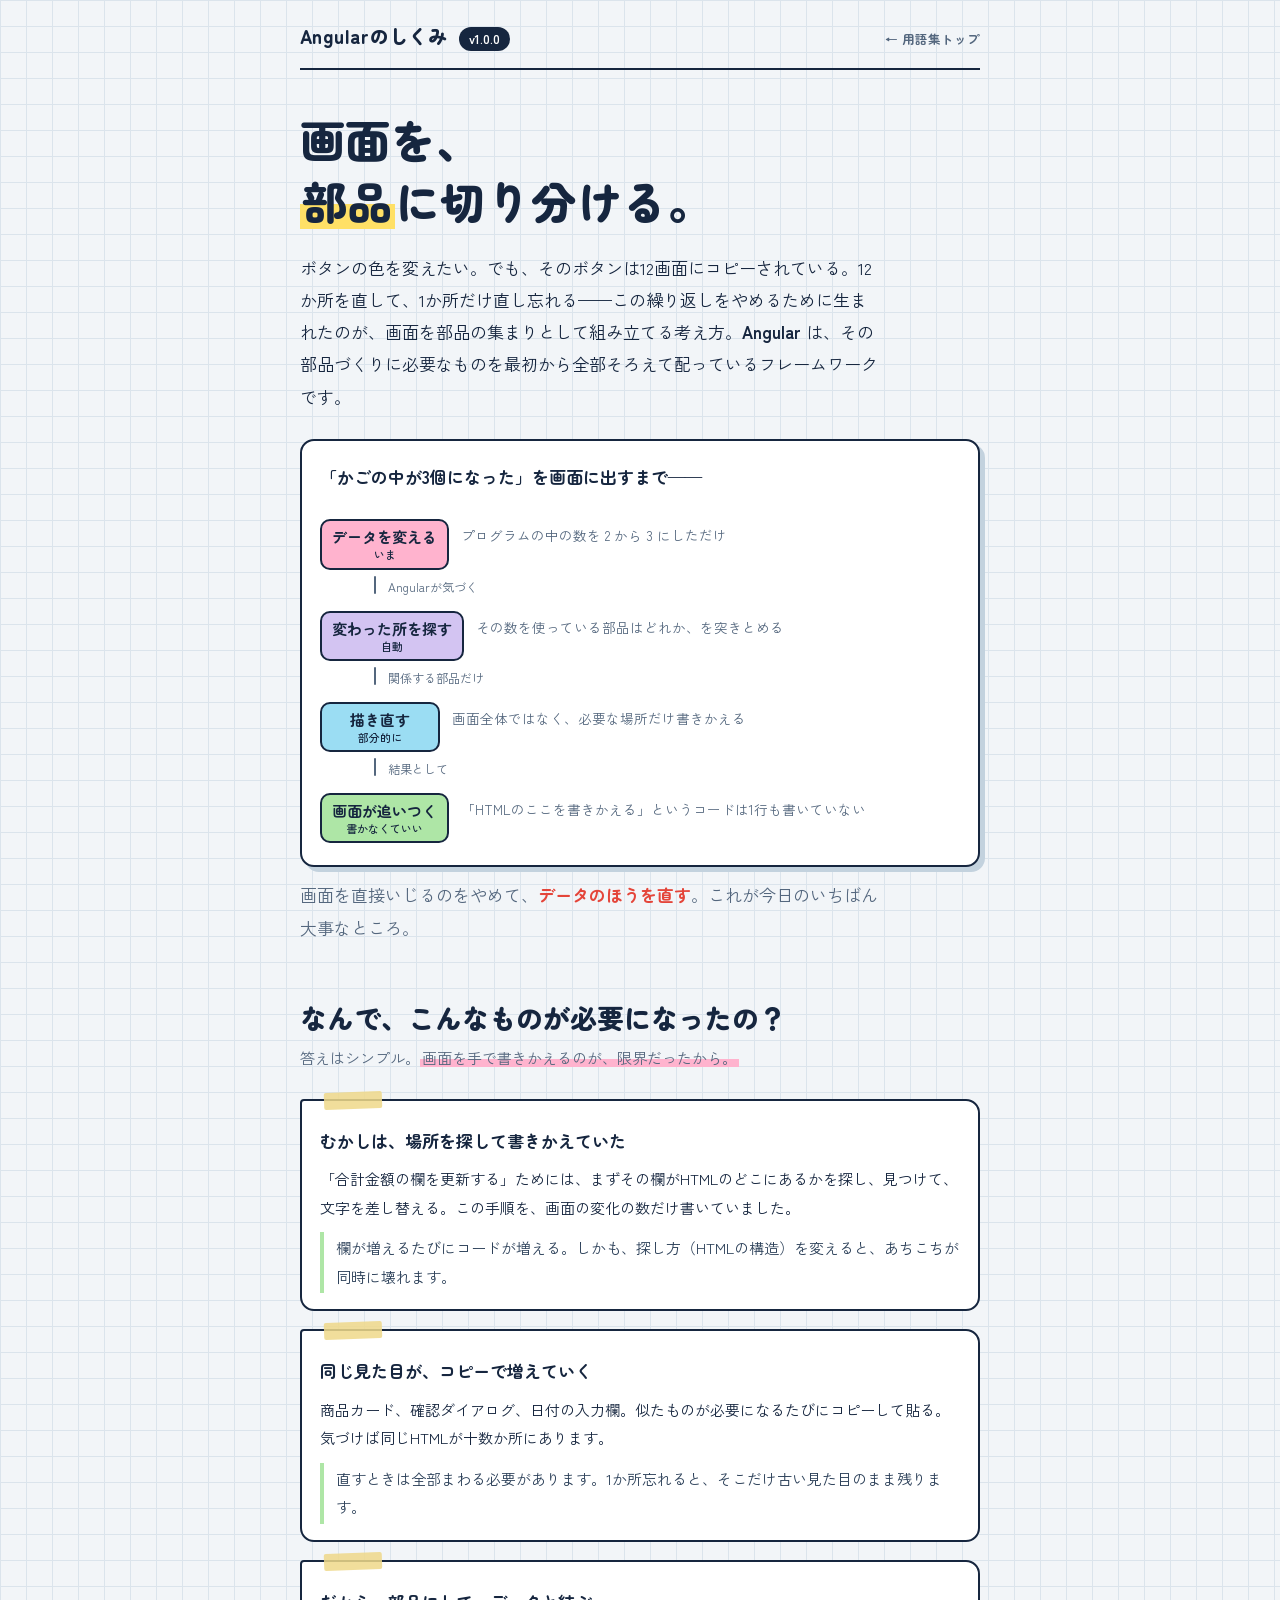
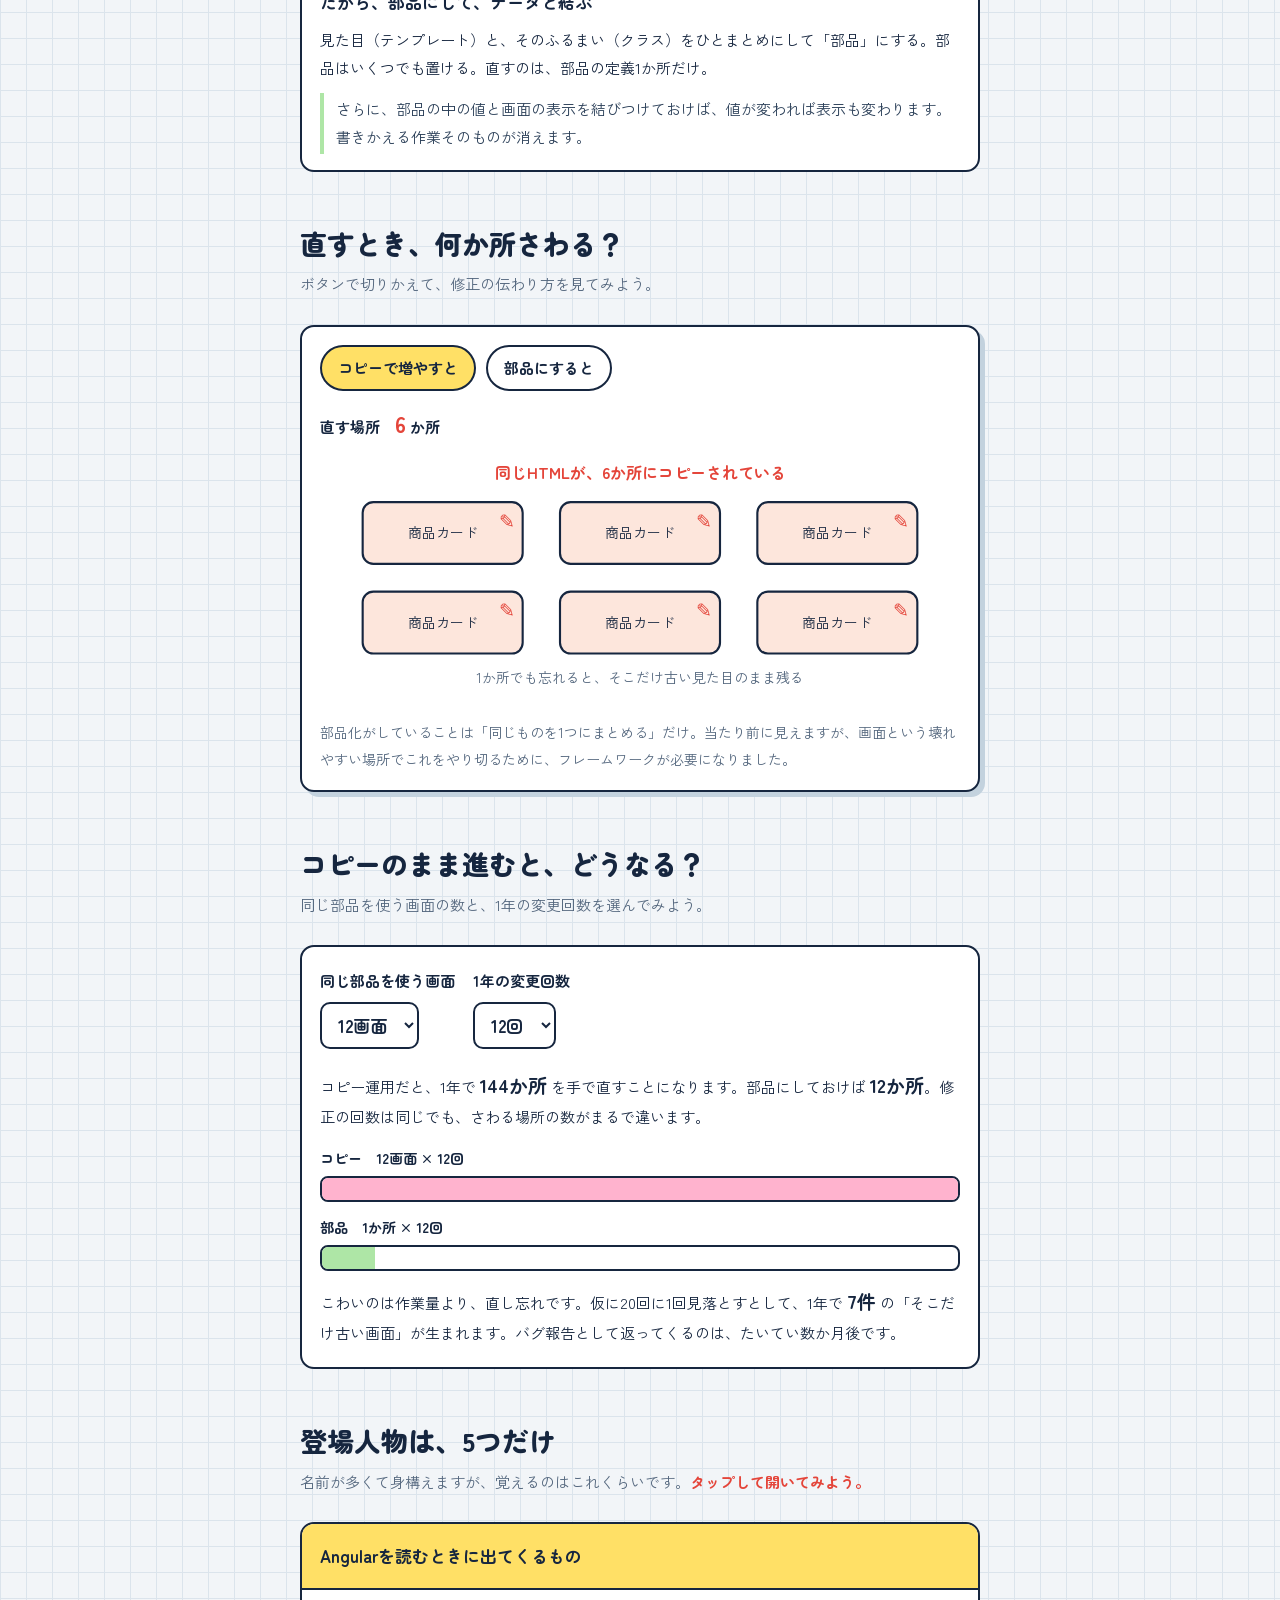
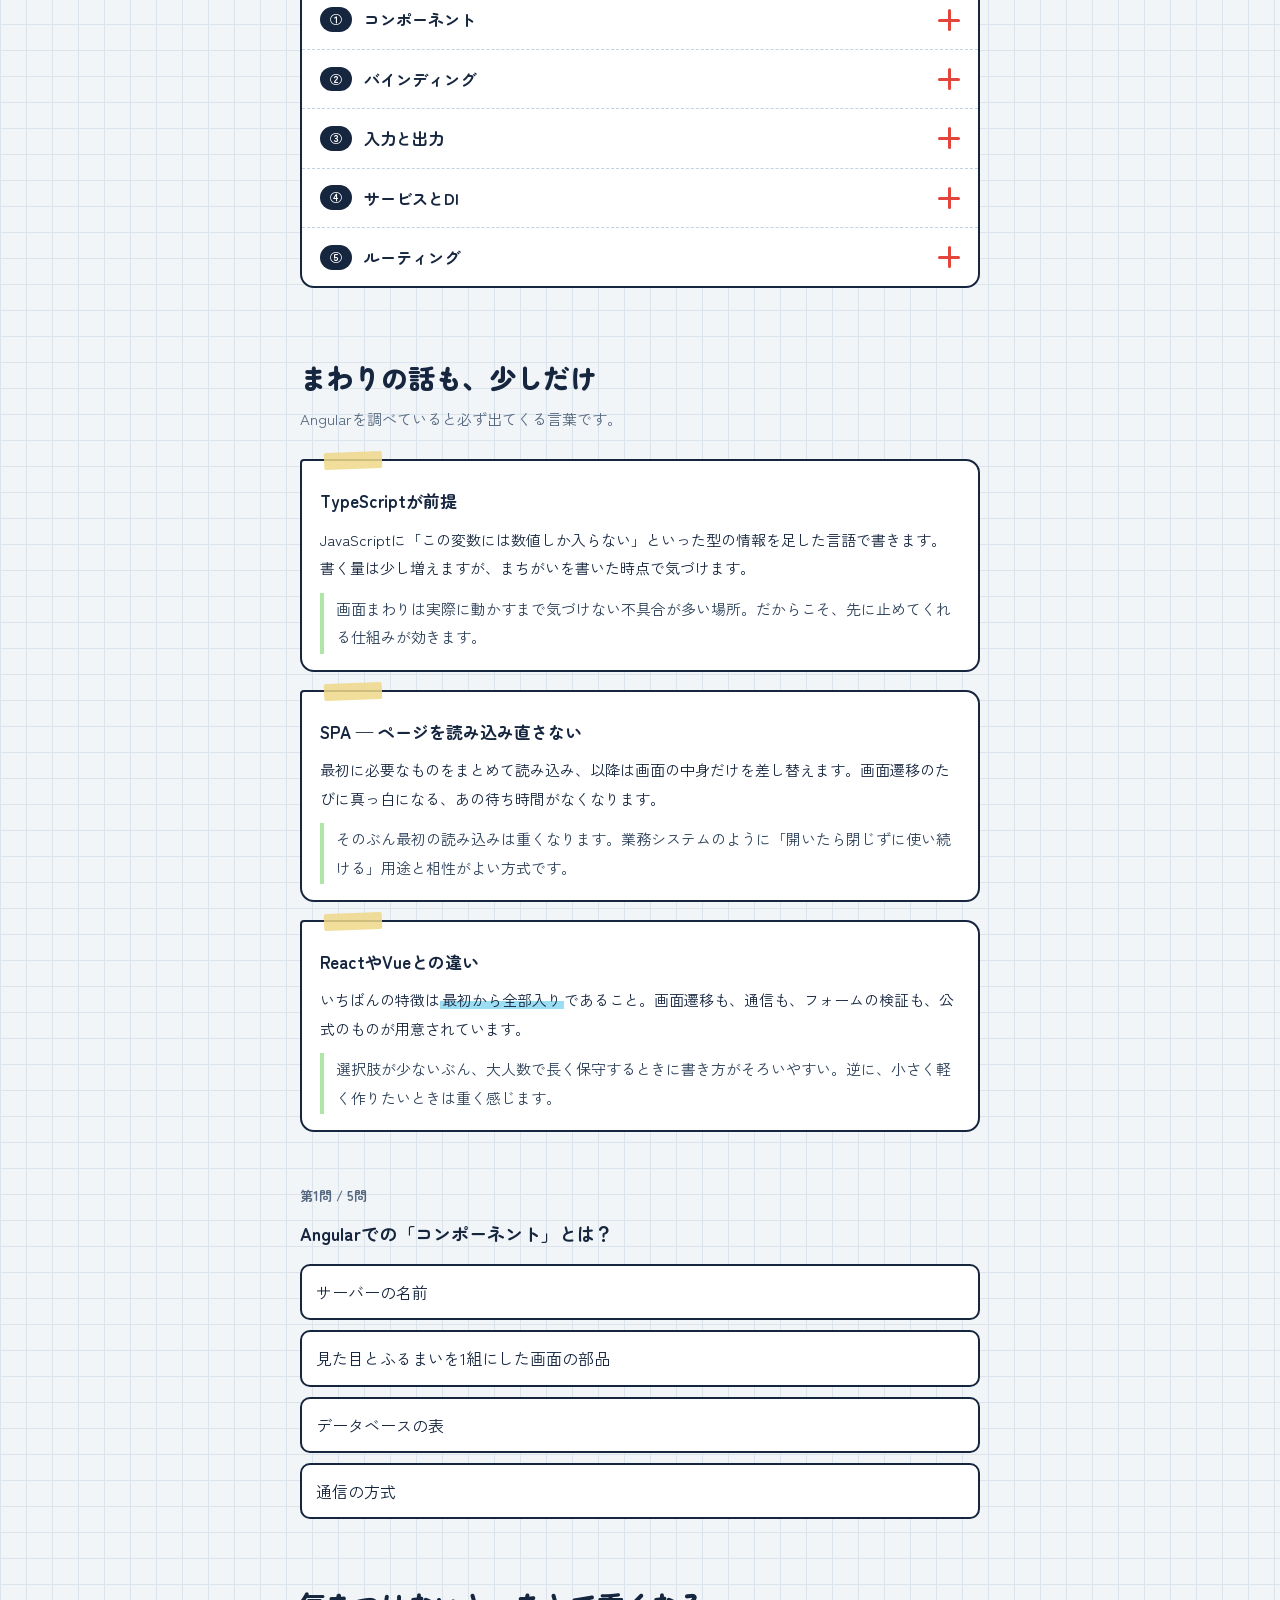
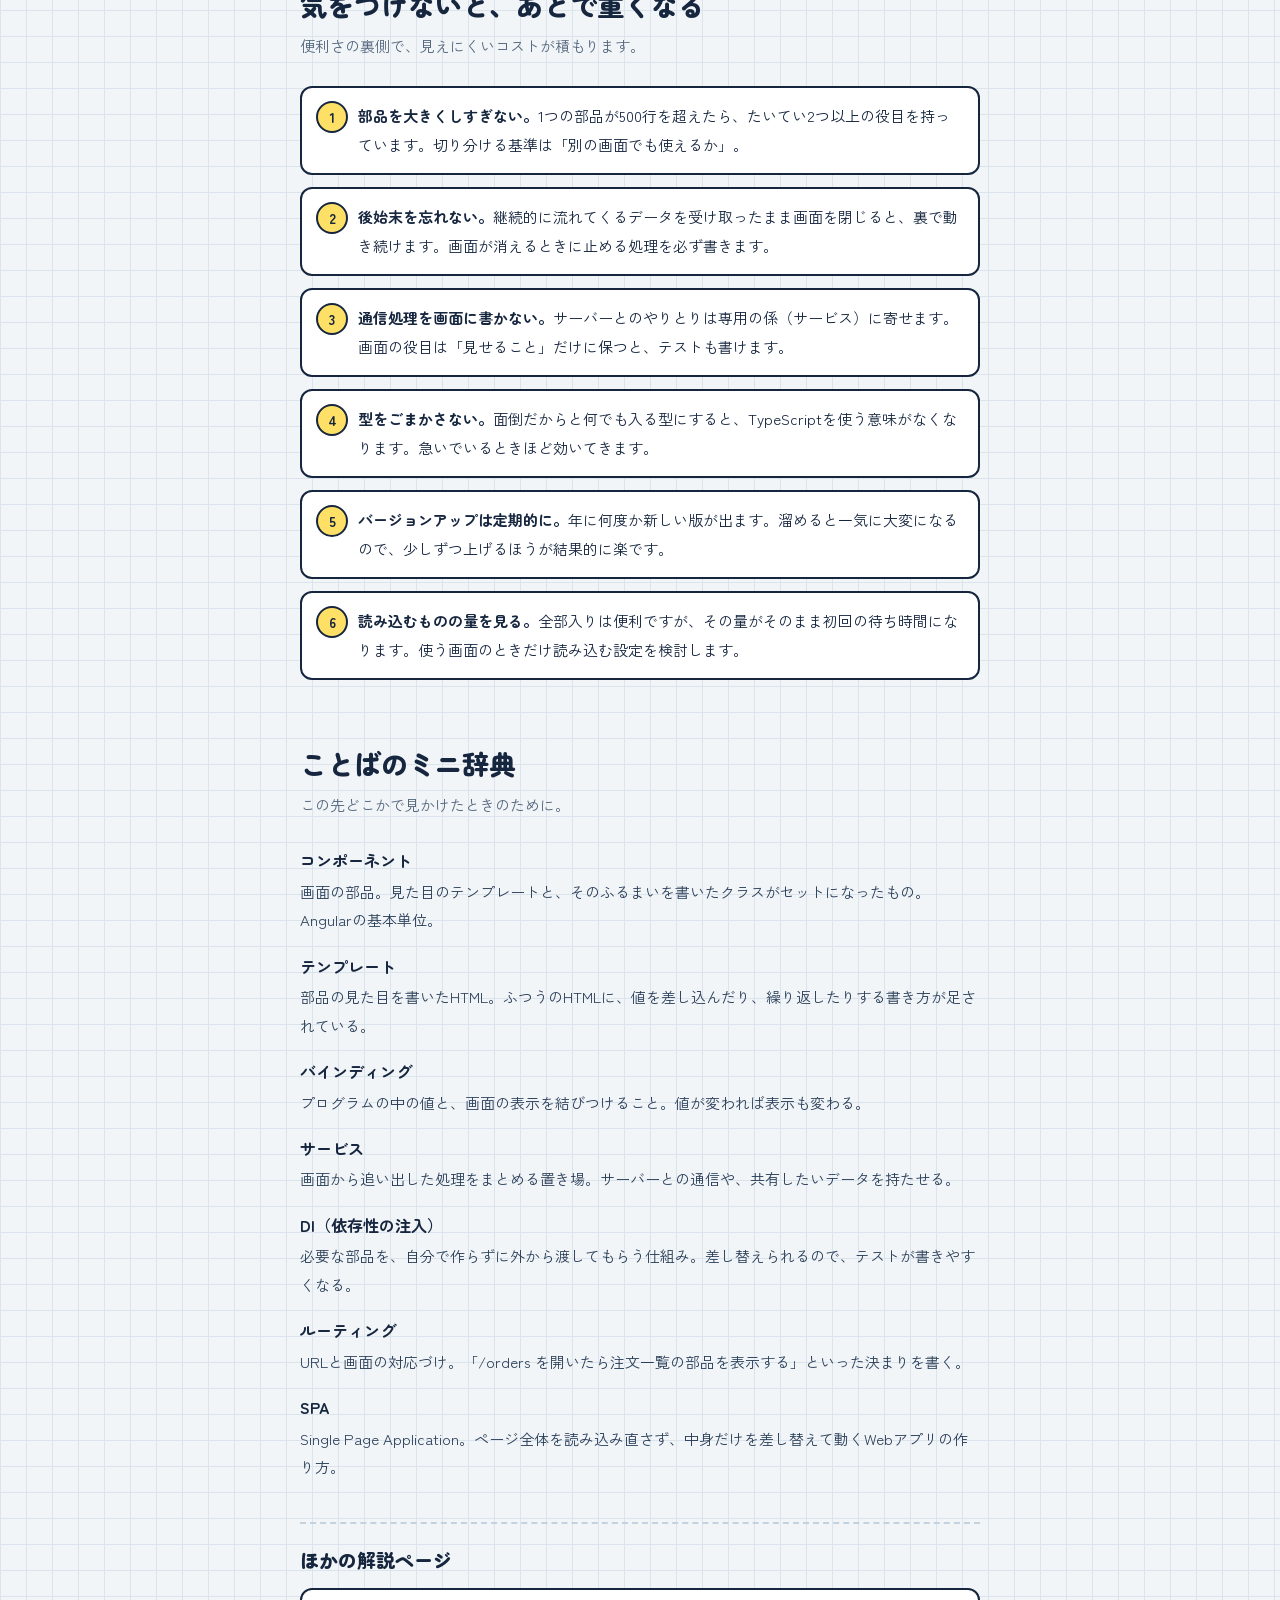
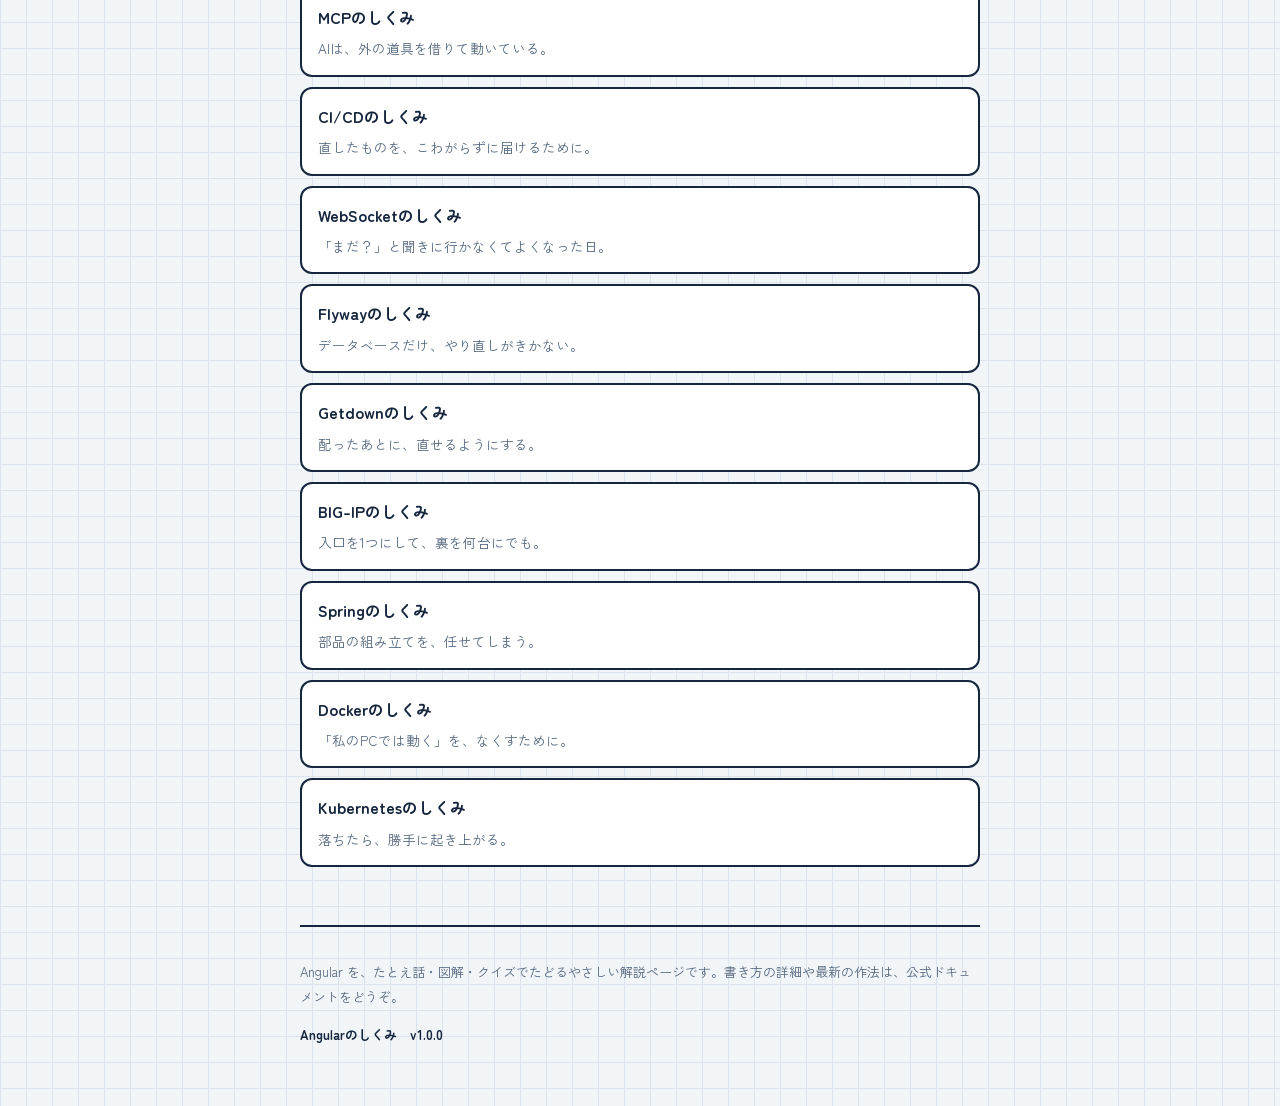
==== angular.html @ 0afde0d0 "tech-glossary の内容を追加 添付されたtech-glossary.zipの中身（MCP・CI/CD・WebSocket・Flyway・Getdown・ Angular・BIG-IP・Sp" ====
<!DOCTYPE html>
<html lang="ja">
<head>
<meta charset="utf-8">
<meta name="viewport" content="width=device-width, initial-scale=1">
<title>Angularのしくみ — 画面を、部品に切り分ける</title>
<meta name="description" content="Angular（Webアプリのフレームワーク）を、たとえ話・図解・クイズでたどるやさしい解説ページ。">
<link rel="preconnect" href="https://fonts.googleapis.com">
<link rel="preconnect" href="https://fonts.gstatic.com" crossorigin>
<link href="https://fonts.googleapis.com/css2?family=Zen+Kaku+Gothic+New:wght@400;500;700&family=Zen+Maru+Gothic:wght@500;700;900&display=swap" rel="stylesheet">
<link rel="stylesheet" href="assets/site.css">
</head>
<body>
<div class="wrap">

<header class="topbar">
  <span class="logo">Angularのしくみ</span>
  <span class="ver" id="version">v1.0.0</span>
  <a class="home" href="index.html">← 用語集トップ</a>
</header>

<main>

<div class="hero" id="basic">
  <h1>画面を、<br><span class="mark">部品</span>に切り分ける。</h1>
  <p>ボタンの色を変えたい。でも、そのボタンは12画面にコピーされている。12か所を直して、1か所だけ直し忘れる——この繰り返しをやめるために生まれたのが、画面を部品の集まりとして組み立てる考え方。<strong>Angular</strong> は、その部品づくりに必要なものを最初から全部そろえて配っているフレームワークです。</p>

  <div class="chain">
    <p class="chain-title">「かごの中が3個になった」を画面に出すまで——</p>
    <ol>
      <li>
        <span class="node now">データを変える<small>いま</small></span>
        <span class="say">プログラムの中の数を 2 から 3 にしただけ</span>
      </li>
      <li class="arrowline">Angularが気づく</li>
      <li>
        <span class="node robot">変わった所を探す<small>自動</small></span>
        <span class="say">その数を使っている部品はどれか、を突きとめる</span>
      </li>
      <li class="arrowline">関係する部品だけ</li>
      <li>
        <span class="node">描き直す<small>部分的に</small></span>
        <span class="say">画面全体ではなく、必要な場所だけ書きかえる</span>
      </li>
      <li class="arrowline">結果として</li>
      <li>
        <span class="node goal">画面が追いつく<small>書かなくていい</small></span>
        <span class="say">「HTMLのここを書きかえる」というコードは1行も書いていない</span>
      </li>
    </ol>
  </div>
  <p class="lead" style="margin-bottom:0">画面を直接いじるのをやめて、<span class="pen">データのほうを直す</span>。これが今日のいちばん大事なところ。</p>
</div>

<section id="why">
  <h2>なんで、こんなものが必要になったの？</h2>
  <p class="lead">答えはシンプル。<span class="mark pink">画面を手で書きかえるのが、限界だったから。</span></p>

  <div class="notes">
    <div class="note">
      <h3>むかしは、場所を探して書きかえていた</h3>
      <p>「合計金額の欄を更新する」ためには、まずその欄がHTMLのどこにあるかを探し、見つけて、文字を差し替える。この手順を、画面の変化の数だけ書いていました。</p>
      <p class="eg">欄が増えるたびにコードが増える。しかも、探し方（HTMLの構造）を変えると、あちこちが同時に壊れます。</p>
    </div>

    <div class="note">
      <h3>同じ見た目が、コピーで増えていく</h3>
      <p>商品カード、確認ダイアログ、日付の入力欄。似たものが必要になるたびにコピーして貼る。気づけば同じHTMLが十数か所にあります。</p>
      <p class="eg">直すときは全部まわる必要があります。1か所忘れると、そこだけ古い見た目のまま残ります。</p>
    </div>

    <div class="note">
      <h3>だから、部品にして、データと結ぶ</h3>
      <p>見た目（テンプレート）と、そのふるまい（クラス）をひとまとめにして「部品」にする。部品はいくつでも置ける。直すのは、部品の定義1か所だけ。</p>
      <p class="eg">さらに、部品の中の値と画面の表示を結びつけておけば、値が変われば表示も変わります。書きかえる作業そのものが消えます。</p>
    </div>
  </div>
</section>

<section id="compare">
  <h2>直すとき、何か所さわる？</h2>
  <p class="lead">ボタンで切りかえて、修正の伝わり方を見てみよう。</p>

  <div class="board">
    <div class="switch">
      <button type="button" id="btn-copy" aria-pressed="true">コピーで増やすと</button>
      <button type="button" id="btn-comp" aria-pressed="false">部品にすると</button>
    </div>
    <p class="tally" id="tally">直す場所　<b>6</b> か所</p>
    <figure style="margin:0">
      <svg viewBox="0 0 600 240" role="img" aria-label="同じ見た目をコピーした場合は6か所を直す必要があり、部品にすると1か所の修正で全部に伝わることを示す図">
        <g font-family="'Zen Maru Gothic',sans-serif">
          <g id="ng-copy">
            <text x="300" y="24" text-anchor="middle" font-size="15" font-weight="700" fill="#E4453A">同じHTMLが、6か所にコピーされている</text>
            <g fill="#FDE6DC" stroke="#16263F" stroke-width="2">
              <rect x="40" y="46" width="150" height="58" rx="10"/>
              <rect x="225" y="46" width="150" height="58" rx="10"/>
              <rect x="410" y="46" width="150" height="58" rx="10"/>
              <rect x="40" y="130" width="150" height="58" rx="10"/>
              <rect x="225" y="130" width="150" height="58" rx="10"/>
              <rect x="410" y="130" width="150" height="58" rx="10"/>
            </g>
            <g font-size="13" fill="#16263F" font-family="'Zen Kaku Gothic New',sans-serif">
              <text x="115" y="80" text-anchor="middle">商品カード</text>
              <text x="300" y="80" text-anchor="middle">商品カード</text>
              <text x="485" y="80" text-anchor="middle">商品カード</text>
              <text x="115" y="164" text-anchor="middle">商品カード</text>
              <text x="300" y="164" text-anchor="middle">商品カード</text>
              <text x="485" y="164" text-anchor="middle">商品カード</text>
            </g>
            <g font-size="18" fill="#E4453A">
              <text x="175" y="70" text-anchor="middle">✎</text>
              <text x="360" y="70" text-anchor="middle">✎</text>
              <text x="545" y="70" text-anchor="middle">✎</text>
              <text x="175" y="154" text-anchor="middle">✎</text>
              <text x="360" y="154" text-anchor="middle">✎</text>
              <text x="545" y="154" text-anchor="middle">✎</text>
            </g>
            <text x="300" y="216" text-anchor="middle" font-size="13" fill="#54677E" font-family="'Zen Kaku Gothic New',sans-serif">1か所でも忘れると、そこだけ古い見た目のまま残る</text>
          </g>

          <g id="ng-comp" class="hidden">
            <text x="300" y="24" text-anchor="middle" font-size="15" font-weight="700" fill="#1E8A4C">定義は1つ。置いてあるのは、その参照</text>
            <rect x="215" y="38" width="170" height="46" rx="12" fill="#FFE066" stroke="#16263F" stroke-width="2"/>
            <text x="300" y="60" text-anchor="middle" font-size="13" font-weight="700" fill="#16263F">商品カード部品</text>
            <text x="300" y="76" text-anchor="middle" font-size="11" fill="#16263F" font-family="'Zen Kaku Gothic New',sans-serif">ここだけ直す</text>
            <text x="398" y="62" font-size="18" fill="#E4453A">✎</text>
            <g stroke="#25A167" stroke-width="2" fill="none">
              <path d="M240 84 Q160 100 115 128"/>
              <path d="M280 84 Q250 105 250 128"/>
              <path d="M320 84 Q350 105 350 128"/>
              <path d="M360 84 Q440 100 485 128"/>
            </g>
            <g fill="#DDF3E5" stroke="#16263F" stroke-width="2">
              <rect x="45" y="130" width="140" height="52" rx="10"/>
              <rect x="185" y="130" width="130" height="52" rx="10"/>
              <rect x="290" y="130" width="130" height="52" rx="10"/>
              <rect x="420" y="130" width="140" height="52" rx="10"/>
            </g>
            <g font-size="12.5" fill="#16263F" font-family="'Zen Kaku Gothic New',sans-serif">
              <text x="115" y="160" text-anchor="middle">一覧画面</text>
              <text x="250" y="160" text-anchor="middle">検索結果</text>
              <text x="355" y="160" text-anchor="middle">お気に入り</text>
              <text x="490" y="160" text-anchor="middle">カート</text>
            </g>
            <text x="300" y="216" text-anchor="middle" font-size="13" fill="#1E8A4C" font-weight="700" font-family="'Zen Kaku Gothic New',sans-serif">直し忘れが、そもそも起きない</text>
          </g>
        </g>
      </svg>
      <figcaption>部品化がしていることは「同じものを1つにまとめる」だけ。当たり前に見えますが、画面という壊れやすい場所でこれをやり切るために、フレームワークが必要になりました。</figcaption>
    </figure>
  </div>
</section>

<section id="calc">
  <h2>コピーのまま進むと、どうなる？</h2>
  <p class="lead">同じ部品を使う画面の数と、1年の変更回数を選んでみよう。</p>
  <div class="calcbox">
    <div class="calcrow">
      <div>
        <label for="screens">同じ部品を使う画面</label>
        <select id="screens"></select>
      </div>
      <div>
        <label for="edits">1年の変更回数</label>
        <select id="edits"></select>
      </div>
    </div>
    <div class="result" id="calc-result"></div>
  </div>
</section>

<section id="parts">
  <h2>登場人物は、5つだけ</h2>
  <p class="lead">名前が多くて身構えますが、覚えるのはこれくらいです。<span class="pen">タップして開いてみよう。</span></p>

  <div class="tree">
    <h3>Angularを読むときに出てくるもの</h3>
    <div class="step-list" id="tree-parts"></div>
  </div>
</section>

<section id="around">
  <h2>まわりの話も、少しだけ</h2>
  <p class="lead">Angularを調べていると必ず出てくる言葉です。</p>
  <div class="notes">
    <div class="note">
      <h3>TypeScriptが前提</h3>
      <p>JavaScriptに「この変数には数値しか入らない」といった型の情報を足した言語で書きます。書く量は少し増えますが、まちがいを書いた時点で気づけます。</p>
      <p class="eg">画面まわりは実際に動かすまで気づけない不具合が多い場所。だからこそ、先に止めてくれる仕組みが効きます。</p>
    </div>
    <div class="note">
      <h3>SPA — ページを読み込み直さない</h3>
      <p>最初に必要なものをまとめて読み込み、以降は画面の中身だけを差し替えます。画面遷移のたびに真っ白になる、あの待ち時間がなくなります。</p>
      <p class="eg">そのぶん最初の読み込みは重くなります。業務システムのように「開いたら閉じずに使い続ける」用途と相性がよい方式です。</p>
    </div>
    <div class="note">
      <h3>ReactやVueとの違い</h3>
      <p>いちばんの特徴は<span class="mark cyan">最初から全部入り</span>であること。画面遷移も、通信も、フォームの検証も、公式のものが用意されています。</p>
      <p class="eg">選択肢が少ないぶん、大人数で長く保守するときに書き方がそろいやすい。逆に、小さく軽く作りたいときは重く感じます。</p>
    </div>
  </div>
</section>

<section id="quiz">
  <h2>クイズ：きみは何問わかる？</h2>
  <p class="lead">全5問。まちがえても大丈夫、答えのほうが面白い。</p>
  <div class="quiz" id="quiz"></div>
</section>

<section id="careful">
  <h2>気をつけないと、あとで重くなる</h2>
  <p class="lead">便利さの裏側で、見えにくいコストが積もります。</p>
  <ol class="steps">
    <li><b>部品を大きくしすぎない。</b>1つの部品が500行を超えたら、たいてい2つ以上の役目を持っています。切り分ける基準は「別の画面でも使えるか」。</li>
    <li><b>後始末を忘れない。</b>継続的に流れてくるデータを受け取ったまま画面を閉じると、裏で動き続けます。画面が消えるときに止める処理を必ず書きます。</li>
    <li><b>通信処理を画面に書かない。</b>サーバーとのやりとりは専用の係（サービス）に寄せます。画面の役目は「見せること」だけに保つと、テストも書けます。</li>
    <li><b>型をごまかさない。</b>面倒だからと何でも入る型にすると、TypeScriptを使う意味がなくなります。急いでいるときほど効いてきます。</li>
    <li><b>バージョンアップは定期的に。</b>年に何度か新しい版が出ます。溜めると一気に大変になるので、少しずつ上げるほうが結果的に楽です。</li>
    <li><b>読み込むものの量を見る。</b>全部入りは便利ですが、その量がそのまま初回の待ち時間になります。使う画面のときだけ読み込む設定を検討します。</li>
  </ol>
</section>

<section id="words">
  <h2>ことばのミニ辞典</h2>
  <p class="lead">この先どこかで見かけたときのために。</p>
  <dl class="words">
    <dt>コンポーネント</dt>
    <dd>画面の部品。見た目のテンプレートと、そのふるまいを書いたクラスがセットになったもの。Angularの基本単位。</dd>
    <dt>テンプレート</dt>
    <dd>部品の見た目を書いたHTML。ふつうのHTMLに、値を差し込んだり、繰り返したりする書き方が足されている。</dd>
    <dt>バインディング</dt>
    <dd>プログラムの中の値と、画面の表示を結びつけること。値が変われば表示も変わる。</dd>
    <dt>サービス</dt>
    <dd>画面から追い出した処理をまとめる置き場。サーバーとの通信や、共有したいデータを持たせる。</dd>
    <dt>DI（依存性の注入）</dt>
    <dd>必要な部品を、自分で作らずに外から渡してもらう仕組み。差し替えられるので、テストが書きやすくなる。</dd>
    <dt>ルーティング</dt>
    <dd>URLと画面の対応づけ。「/orders を開いたら注文一覧の部品を表示する」といった決まりを書く。</dd>
    <dt>SPA</dt>
    <dd>Single Page Application。ページ全体を読み込み直さず、中身だけを差し替えて動くWebアプリの作り方。</dd>
  </dl>
</section>

<section class="sibling">
  <h2>ほかの解説ページ</h2>
  <ul>
    <li><a href="mcp.html"><b>MCPのしくみ</b><span>AIは、外の道具を借りて動いている。</span></a></li>
    <li><a href="cicd.html"><b>CI/CDのしくみ</b><span>直したものを、こわがらずに届けるために。</span></a></li>
    <li><a href="websocket.html"><b>WebSocketのしくみ</b><span>「まだ？」と聞きに行かなくてよくなった日。</span></a></li>
    <li><a href="flyway.html"><b>Flywayのしくみ</b><span>データベースだけ、やり直しがきかない。</span></a></li>
    <li><a href="getdown.html"><b>Getdownのしくみ</b><span>配ったあとに、直せるようにする。</span></a></li>
    <li><a href="bigip.html"><b>BIG-IPのしくみ</b><span>入口を1つにして、裏を何台にでも。</span></a></li>
    <li><a href="spring.html"><b>Springのしくみ</b><span>部品の組み立てを、任せてしまう。</span></a></li>
    <li><a href="docker.html"><b>Dockerのしくみ</b><span>「私のPCでは動く」を、なくすために。</span></a></li>
    <li><a href="kubernetes.html"><b>Kubernetesのしくみ</b><span>落ちたら、勝手に起き上がる。</span></a></li>
  </ul>
</section>

</main>

<footer>
  <p>Angular を、たとえ話・図解・クイズでたどるやさしい解説ページです。書き方の詳細や最新の作法は、公式ドキュメントをどうぞ。</p>
  <p class="footver">Angularのしくみ　v1.0.0</p>
</footer>

</div>

<script>
"use strict";
var APP_VERSION = "1.0.0";

function initSwitch(){
  var copy = document.getElementById("ng-copy");
  var comp = document.getElementById("ng-comp");
  var cBtn = document.getElementById("btn-copy");
  var pBtn = document.getElementById("btn-comp");
  var tally = document.getElementById("tally");
  if(!copy || !comp) return;

  function show(isCopy){
    copy.classList.toggle("hidden", !isCopy);
    comp.classList.toggle("hidden", isCopy);
    cBtn.setAttribute("aria-pressed", isCopy ? "true" : "false");
    pBtn.setAttribute("aria-pressed", isCopy ? "false" : "true");
    tally.innerHTML = isCopy ? '直す場所　<b>6</b> か所' : '直す場所　<b>1</b> か所';
  }
  cBtn.addEventListener("click", function(){ show(true); });
  pBtn.addEventListener("click", function(){ show(false); });
}

function initCalc(){
  var s = document.getElementById("screens");
  var e = document.getElementById("edits");
  var res = document.getElementById("calc-result");
  if(!s || !e) return;

  [3,5,8,12,20,30].forEach(function(v){
    var o = document.createElement("option");
    o.value = String(v); o.textContent = v + "画面";
    if(v === 12) o.selected = true;
    s.appendChild(o);
  });
  [4,8,12,24,50].forEach(function(v){
    var o = document.createElement("option");
    o.value = String(v); o.textContent = v + "回";
    if(v === 12) o.selected = true;
    e.appendChild(o);
  });

  function update(){
    var screens = parseInt(s.value, 10);
    var edits = parseInt(e.value, 10);
    var copy = screens * edits;
    var comp = edits;
    var max = Math.max(copy, 1);
    var missRisk = Math.round(copy * 0.05);

    var html = '<p class="rline">コピー運用だと、1年で <strong>' + copy +
               'か所</strong> を手で直すことになります。部品にしておけば <strong>' + comp +
               'か所</strong>。修正の回数は同じでも、さわる場所の数がまるで違います。</p>';

    html += '<div class="bars">';
    html += '<div><p class="bar-label">コピー　' + screens + '画面 × ' + edits + '回</p>' +
            '<div class="bar"><span style="width:100%"></span></div></div>';
    html += '<div><p class="bar-label">部品　1か所 × ' + edits + '回</p>' +
            '<div class="bar good"><span style="width:' + Math.max(comp / max * 100, 2) + '%"></span></div></div>';
    html += '</div>';

    html += '<p class="rline" style="margin:0">こわいのは作業量より、直し忘れです。仮に20回に1回見落とすとして、1年で <strong>' +
            missRisk + '件</strong> の「そこだけ古い画面」が生まれます。バグ報告として返ってくるのは、たいてい数か月後です。</p>';
    res.innerHTML = html;
  }

  s.addEventListener("change", update);
  e.addEventListener("change", update);
  update();
}

var PARTS = [
  {y:"①", n:"コンポーネント", t:"見た目とふるまいが別々の場所にあると、<b>どこを直せばいいか分からない</b>。", f:"HTMLのテンプレートと、その画面のふるまいを書いたクラスを1組にする。これが画面の最小単位になる。"},
  {y:"②", n:"バインディング", t:"「値が変わったからHTMLを書きかえる」コードを、<b>変化の数だけ書く</b>ことになる。", f:"値と表示を結びつけておく。値が変われば表示も変わり、ボタンが押されればクラスの処理が呼ばれる。"},
  {y:"③", n:"入力と出力", t:"部品どうしが勝手に相手の中身をのぞくと、<b>どこから壊されたか追えなくなる</b>。", f:"親から子へは「入力」で値を渡し、子から親へは「出力」で知らせる。やりとりの道が1本に決まる。"},
  {y:"④", n:"サービスとDI", t:"通信処理を画面に直接書くと、<b>同じ処理があちこちに散らばる</b>。", f:"処理をサービスに切り出し、必要な画面へ外から渡してもらう。差し替えられるので、テストのときは偽物を渡せる。"},
  {y:"⑤", n:"ルーティング", t:"画面の切りかえを自前で書くと、<b>ブラウザの戻るボタンが効かなくなる</b>。", f:"URLと部品の対応を宣言しておく。URLが変われば表示が変わり、戻るボタンもブックマークも自然に動く。"}
];

function buildParts(){
  var host = document.getElementById("tree-parts");
  if(!host) return;
  PARTS.forEach(function(s, i){
    var wrap = document.createElement("div");
    wrap.className = "step";
    wrap.setAttribute("aria-expanded","false");
    var btnId = "parts-btn-" + i, panId = "parts-pan-" + i;

    var btn = document.createElement("button");
    btn.type = "button"; btn.id = btnId;
    btn.setAttribute("aria-controls", panId);
    btn.setAttribute("aria-expanded","false");
    btn.innerHTML = '<span class="yr">' + s.y + '</span><span class="nm">' + s.n +
                    '</span><span class="plus" aria-hidden="true"></span>';

    var pan = document.createElement("div");
    pan.className = "detail"; pan.id = panId; pan.hidden = true;
    pan.setAttribute("role","region");
    pan.setAttribute("aria-labelledby", btnId);
    pan.innerHTML = '<p class="trouble">😖 これがないと：' + s.t + '</p>' +
                    '<p class="fix">💡 やっていること：' + s.f + '</p>';

    btn.addEventListener("click", function(){
      var open = pan.hidden;
      pan.hidden = !open;
      btn.setAttribute("aria-expanded", open ? "true" : "false");
      wrap.setAttribute("aria-expanded", open ? "true" : "false");
    });

    wrap.appendChild(btn); wrap.appendChild(pan); host.appendChild(wrap);
  });
}

var QUIZ = [
  {
    q:"Angularでの「コンポーネント」とは？",
    c:["サーバーの名前","見た目とふるまいを1組にした画面の部品","データベースの表","通信の方式"],
    a:1,
    e:"テンプレート（HTML）とクラス（ふるまい）をセットにしたもの。これを組み合わせて画面を作ります。直すのは定義1か所だけですみます。"
  },
  {
    q:"表示を変えたいとき、何をする？",
    c:["HTMLの場所を探して書きかえる","もとになっている値を変える","画面を再読み込みする","CSSを書きかえる"],
    a:1,
    e:"値と表示が結びついているので、値を変えれば表示が追いつきます。「HTMLのここを書きかえる」というコードを書かなくてよくなったのが、大きな転換点でした。"
  },
  {
    q:"DI（依存性の注入）でうれしいことは？",
    c:["画面が速くなる","必要なものを差し替えられる","通信量が減る","CSSが短くなる"],
    a:1,
    e:"自分で作らず外から渡してもらう形にすると、テストのときだけ偽物に差し替える、といったことができます。結合を弱くする、という言い方もします。"
  },
  {
    q:"SPAの説明として正しいのは？",
    c:["1枚しか画面がない","ページを読み込み直さず、中身だけ差し替える","スマホ専用","印刷用の形式"],
    a:1,
    e:"Single Page Application。画面遷移のたびに真っ白になる待ち時間がなくなります。そのかわり、最初の読み込みは重くなります。"
  },
  {
    q:"ReactやVueと比べたときのAngularの特徴は？",
    c:["最初から全部入り","画面が作れない","JavaScriptを使わない","無料ではない"],
    a:0,
    e:"画面遷移も通信もフォーム検証も、公式のものが用意されています。選択肢が少ないぶん書き方がそろいやすく、大人数・長期の保守と相性がよい設計です。"
  }
];

var qIndex = 0, qScore = 0;

function renderQuiz(){
  var host = document.getElementById("quiz");
  if(!host) return;

  if(qIndex >= QUIZ.length){
    var msg = qScore === 5 ? "全問正解。もう人に説明できるレベル。"
            : qScore >= 3 ? "いい線いってる。まちがえた問題ほど、覚えて帰れる。"
            : "ここからが面白いところ。上の登場人物をもう一度ひらいてみよう。";
    host.innerHTML = '<p class="score">結果：' + qScore + ' / ' + QUIZ.length + ' 問正解</p>' +
                     '<p style="margin:0 0 14px">' + msg + '</p>' +
                     '<button class="qnext" type="button" id="again">もう一度やる</button>';
    document.getElementById("again").addEventListener("click", function(){
      qIndex = 0; qScore = 0; renderQuiz();
    });
    return;
  }

  var item = QUIZ[qIndex];
  var html = '<div class="qhead"><span class="qcount">第' + (qIndex+1) + '問 / ' + QUIZ.length + '問</span></div>' +
             '<p class="qtext">' + item.q + '</p><div class="choices">';
  item.c.forEach(function(text, i){
    html += '<button class="choice" type="button" data-i="' + i + '">' + text + '</button>';
  });
  html += '</div><div class="answer" id="answer" hidden></div>';
  host.innerHTML = html;

  var buttons = host.querySelectorAll(".choice");
  Array.prototype.forEach.call(buttons, function(b){
    b.addEventListener("click", function(){
      var picked = parseInt(b.dataset.i, 10);
      var ok = picked === item.a;
      if(ok) qScore++;

      Array.prototype.forEach.call(buttons, function(x, i){
        x.disabled = true;
        if(i === item.a) x.classList.add("correct");
        else if(i === picked) x.classList.add("wrong");
      });

      var ans = document.getElementById("answer");
      ans.hidden = false;
      ans.innerHTML = '<span class="verdict ' + (ok ? "ok" : "ng") + '">' +
                      (ok ? "正解！" : "残念、正解は「" + item.c[item.a] + "」") + '</span>' +
                      item.e +
                      '<div><button class="qnext" type="button" id="next">' +
                      (qIndex === QUIZ.length - 1 ? "結果を見る" : "次の問題へ") + '</button></div>';
      document.getElementById("next").addEventListener("click", function(){
        qIndex++; renderQuiz();
      });
      document.getElementById("next").focus();
    });
  });
}

document.addEventListener("DOMContentLoaded", function(){
  document.getElementById("version").textContent = "v" + APP_VERSION;
  initSwitch();
  initCalc();
  buildParts();
  renderQuiz();
});
</script>
</body>
</html>
---- assets/site.css ----
:root{
  --paper:#F2F5F8;
  --rule:#DBE4EC;
  --rule-strong:#C3D2DE;
  --ink:#16263F;
  --ink-soft:#54677E;
  --red:#E4453A;
  --mk-yellow:#FFE066;
  --mk-pink:#FFB3CE;
  --mk-cyan:#9BDDF3;
  --mk-green:#AEE6A6;
  --mk-purple:#D3C4F2;
  --tape:#EFD98A;
  --font-round:"Zen Maru Gothic","Hiragino Maru Gothic ProN","ヒラギノ丸ゴ ProN",sans-serif;
  --font-body:"Zen Kaku Gothic New","Hiragino Sans","Noto Sans JP",sans-serif;
}
*{box-sizing:border-box}
html{-webkit-text-size-adjust:100%;scroll-behavior:smooth}
body{
  margin:0;
  font-family:var(--font-body);
  color:var(--ink);
  background-color:var(--paper);
  background-image:
    linear-gradient(var(--rule) 1px,transparent 1px),
    linear-gradient(90deg,var(--rule) 1px,transparent 1px);
  background-size:26px 26px;
  line-height:1.9;
  font-size:16px;
}
.wrap{max-width:720px;margin:0 auto;padding:0 20px}
a{color:var(--ink)}
:focus-visible{outline:3px solid var(--red);outline-offset:3px;border-radius:4px}

.topbar{
  display:flex;align-items:baseline;gap:12px;flex-wrap:wrap;
  padding:18px 0 14px;border-bottom:2px solid var(--ink);
}
.logo{font-family:var(--font-round);font-weight:900;font-size:19px;letter-spacing:.02em}
.ver{
  font-family:var(--font-body);font-size:12px;font-weight:700;color:#fff;
  background:var(--ink);border-radius:999px;padding:2px 10px;line-height:1.7;
}
.topbar .from{font-size:12px;color:var(--ink-soft);margin-left:auto}

.hero{padding:40px 0 8px}
.hero h1{
  font-family:var(--font-round);font-weight:900;
  font-size:clamp(29px,7.4vw,45px);line-height:1.35;margin:0 0 20px;letter-spacing:.01em;
}
.mark{background-image:linear-gradient(transparent 56%,var(--mk-yellow) 56%,var(--mk-yellow) 94%,transparent 94%);padding:0 2px}
.mark.pink{background-image:linear-gradient(transparent 56%,var(--mk-pink) 56%,var(--mk-pink) 94%,transparent 94%)}
.mark.cyan{background-image:linear-gradient(transparent 56%,var(--mk-cyan) 56%,var(--mk-cyan) 94%,transparent 94%)}
.hero p{font-size:17px;margin:0 0 26px;max-width:34em}

.chain{
  background:#fff;border:2px solid var(--ink);border-radius:14px;
  padding:20px 18px 16px;box-shadow:5px 5px 0 var(--rule-strong);margin:0 0 12px;
}
.chain-title{font-family:var(--font-round);font-weight:700;font-size:15px;margin:0 0 16px}
.chain ol{list-style:none;margin:0;padding:0}
.chain li{display:flex;align-items:flex-start;gap:12px;padding:0 0 6px}
.node{
  flex:0 0 auto;min-width:120px;text-align:center;
  border:2px solid var(--ink);border-radius:10px;padding:5px 10px;background:var(--mk-cyan);
  font-family:var(--font-round);font-weight:700;font-size:15px;line-height:1.4;
}
.node small{display:block;font-family:var(--font-body);font-weight:500;font-size:11px;color:var(--ink)}
.node.now{background:var(--mk-pink)}
.node.robot{background:var(--mk-purple)}
.node.goal{background:var(--mk-green)}
.chain .say{font-size:13.5px;color:var(--ink-soft);padding-top:4px}
.arrowline{display:flex;align-items:center;gap:8px;margin:0 0 6px 54px;color:var(--ink-soft);font-size:12px}
.arrowline::before{content:"";width:2px;height:18px;background:var(--ink-soft);border-radius:2px}

section{padding:46px 0 6px}
h2{font-family:var(--font-round);font-weight:900;font-size:clamp(21px,4.6vw,27px);margin:0 0 6px;line-height:1.5}
.lead{color:var(--ink-soft);margin:0 0 26px;font-size:15px}
.pen{color:var(--red);font-family:var(--font-round);font-weight:700}

.notes{display:grid;gap:18px}
.note{
  background:#fff;border:2px solid var(--ink);border-radius:4px 14px 14px 14px;
  padding:18px 18px 16px;position:relative;
}
.note::before{
  content:"";position:absolute;top:-9px;left:22px;width:58px;height:17px;
  background:var(--tape);opacity:.85;border-radius:2px;transform:rotate(-2deg);
}
.note h3{font-family:var(--font-round);font-weight:700;font-size:17px;margin:6px 0 8px}
.note p{margin:0 0 10px;font-size:15px}
.note p:last-child{margin-bottom:0}
.eg{border-left:4px solid var(--mk-green);padding:2px 0 2px 12px;font-size:14.5px;color:#2C4059;margin:0}

.board{background:#fff;border:2px solid var(--ink);border-radius:14px;padding:18px;box-shadow:5px 5px 0 var(--rule-strong)}
.switch{display:flex;gap:10px;flex-wrap:wrap;margin:0 0 12px}
.switch button{
  font:inherit;font-family:var(--font-round);font-weight:700;font-size:15px;
  border:2px solid var(--ink);border-radius:999px;padding:7px 16px;background:#fff;color:inherit;cursor:pointer;
}
.switch button[aria-pressed="true"]{background:var(--mk-yellow)}
.tally{font-family:var(--font-round);font-weight:700;font-size:15px;margin:0 0 8px}
.tally b{font-size:22px;color:var(--red)}
.board figcaption{font-size:14px;color:var(--ink-soft);margin-top:10px}
.hidden{display:none}
svg{display:block;width:100%;height:auto}

.tree{background:#fff;border:2px solid var(--ink);border-radius:14px;overflow:hidden;margin-bottom:18px}
.tree > h3{
  font-family:var(--font-round);font-weight:700;font-size:17px;margin:0;
  padding:16px 18px;background:var(--mk-yellow);border-bottom:2px solid var(--ink);
}
.step{border-bottom:1px dashed var(--rule-strong)}
.step:last-child{border-bottom:0}
.step > button{
  width:100%;display:flex;align-items:center;gap:12px;text-align:left;
  background:none;border:0;padding:14px 18px;cursor:pointer;font:inherit;color:inherit;
}
.step > button:hover{background:#F7FAFD}
.yr{flex:0 0 auto;font-family:var(--font-round);font-weight:700;font-size:12px;background:var(--ink);color:#fff;border-radius:999px;padding:1px 10px}
.yr.live{background:var(--red)}
.nm{font-family:var(--font-round);font-weight:700;font-size:16px;flex:1}
.plus{flex:0 0 auto;width:22px;height:22px;position:relative}
.plus::before,.plus::after{content:"";position:absolute;background:var(--red);border-radius:2px;transition:transform .18s ease}
.plus::before{left:0;top:10px;width:22px;height:3px}
.plus::after{left:10px;top:0;width:3px;height:22px}
.step[aria-expanded="true"] .plus::after{transform:rotate(90deg)}
.detail{padding:0 18px 16px 18px;font-size:15px}
.detail[hidden]{display:none}
.detail .trouble{margin:0 0 8px}
.detail .trouble b{color:var(--red)}
.detail .fix{margin:0}

.quiz{background:#fff;border:2px solid var(--ink);border-radius:14px;padding:20px 18px;box-shadow:5px 5px 0 var(--rule-strong)}
.qhead{display:flex;align-items:baseline;gap:10px;margin-bottom:10px}
.qcount{font-family:var(--font-round);font-weight:700;font-size:13px;color:var(--ink-soft)}
.qtext{font-family:var(--font-round);font-weight:700;font-size:18px;margin:0 0 16px;line-height:1.6}
.choices{display:grid;gap:10px;margin:0 0 14px}
.choice{text-align:left;font:inherit;color:inherit;cursor:pointer;background:#fff;border:2px solid var(--ink);border-radius:10px;padding:11px 14px}
.choice:hover:not(:disabled){background:#F4F8FC}
.choice:disabled{cursor:default}
.choice.correct{background:var(--mk-green)}
.choice.wrong{background:#FFD9D6;border-color:var(--red)}
.answer{border-top:2px dashed var(--rule-strong);padding-top:12px;font-size:15px}
.answer[hidden]{display:none}
.answer .verdict{font-family:var(--font-round);font-weight:700;font-size:16px;display:block;margin-bottom:4px}
.answer .verdict.ok{color:#1E8A4C}
.answer .verdict.ng{color:var(--red)}
.qnext{margin-top:14px;font:inherit;font-family:var(--font-round);font-weight:700;background:var(--ink);color:#fff;border:0;border-radius:999px;padding:9px 22px;cursor:pointer}
.qnext:hover{background:#0D1930}
.score{font-family:var(--font-round);font-weight:700;font-size:18px;margin:0 0 8px}

.calcbox{background:#fff;border:2px solid var(--ink);border-radius:14px;padding:20px 18px}
.calcrow{display:flex;gap:18px;flex-wrap:wrap;margin-bottom:6px}
.calcrow label{font-family:var(--font-round);font-weight:700;font-size:15px;display:block;margin-bottom:6px}
.calcbox select{
  font:inherit;font-family:var(--font-round);font-weight:700;font-size:17px;
  border:2px solid var(--ink);border-radius:10px;padding:8px 12px;background:#fff;color:inherit;
}
.result{margin-top:18px}
.rline{font-size:15px;margin:0 0 14px}
.rline strong{font-family:var(--font-round);font-size:19px}
.bars{display:grid;gap:12px;margin:0 0 12px}
.bar-label{font-family:var(--font-round);font-weight:700;font-size:14px;margin:0 0 4px}
.bar{border:2px solid var(--ink);border-radius:8px;height:26px;background:#fff;overflow:hidden}
.bar span{display:block;height:100%;background:var(--mk-pink)}
.bar.good span{background:var(--mk-green)}

.steps{counter-reset:s;list-style:none;margin:0;padding:0}
.steps li{
  counter-increment:s;background:#fff;border:2px solid var(--ink);border-radius:12px;
  padding:14px 16px 14px 56px;position:relative;margin-bottom:12px;font-size:15px;
}
.steps li::before{
  content:counter(s);position:absolute;left:14px;top:13px;width:28px;height:28px;border-radius:50%;
  background:var(--mk-yellow);border:2px solid var(--ink);display:grid;place-items:center;
  font-family:var(--font-round);font-weight:700;font-size:14px;
}
.steps b{font-family:var(--font-round)}

.words{margin:0;padding:0}
.words dt{font-family:var(--font-round);font-weight:700;font-size:16px;margin-top:16px}
.words dd{margin:2px 0 0;font-size:15px;color:#2C4059}

/* ---- 詳細解説への入口 ---- */
.more{
  display:inline-flex;align-items:center;gap:9px;margin:22px 0 0;
  font-family:var(--font-round);font-weight:700;font-size:14.5px;line-height:1.5;
  color:var(--ink);text-decoration:none;background:#fff;
  border:2px dashed var(--rule-strong);border-radius:999px;padding:8px 18px 8px 12px;
}
.more:hover{border-color:var(--red);color:var(--red);border-style:solid}
.more .tag{
  flex:0 0 auto;font-size:11px;background:var(--mk-purple);border-radius:999px;
  padding:2px 9px;color:var(--ink);
}
.more::after{content:"↓";color:var(--red);font-size:15px}

/* ---- 詳細章 ---- */
.deep-head{margin-top:64px;border-top:3px double var(--ink);padding-top:32px}
.deep-badge{
  display:inline-block;font-family:var(--font-round);font-weight:700;font-size:12px;
  background:var(--mk-purple);border:2px solid var(--ink);border-radius:999px;
  padding:2px 12px;margin-bottom:12px;
}
.deep{
  background:#fff;border:2px solid var(--ink);border-radius:14px;
  padding:20px 18px;margin-bottom:20px;scroll-margin-top:14px;
}
.deep h3{font-family:var(--font-round);font-weight:900;font-size:19px;margin:0 0 4px;line-height:1.5}
.deep .sup{font-size:13px;color:var(--ink-soft);margin:0 0 16px}
.deep h4{font-family:var(--font-round);font-weight:700;font-size:15.5px;margin:20px 0 6px}
.deep p{font-size:15px;margin:0 0 10px}
.deep ul{margin:0 0 10px;padding-left:1.25em;font-size:15px}
.deep li{margin-bottom:7px}
.deep code{
  font-family:ui-monospace,SFMono-Regular,Menlo,Consolas,monospace;font-size:13.5px;
  background:#EEF3F8;border:1px solid var(--rule-strong);border-radius:5px;padding:1px 5px;
}
.deep pre{
  background:#16263F;color:#E8F0F7;border-radius:10px;padding:14px 16px;overflow-x:auto;
  font-family:ui-monospace,SFMono-Regular,Menlo,Consolas,monospace;
  font-size:13px;line-height:1.8;margin:0 0 12px;
}
.deep pre code{background:none;border:0;color:inherit;padding:0}
.deep pre .hl{color:var(--mk-yellow)}
.deep pre .cm{color:#8FA6BC}
.deep table{width:100%;border-collapse:collapse;font-size:14px;margin:0 0 12px}
.deep th,.deep td{border:1px solid var(--rule-strong);padding:7px 9px;text-align:left;vertical-align:top}
.deep th{background:#EEF3F8;font-family:var(--font-round);font-weight:700;white-space:nowrap}
.deep .caution{border-left:4px solid var(--red);padding:2px 0 2px 12px;margin:0 0 10px;font-size:14.5px}
.back{display:inline-block;font-size:13px;color:var(--ink-soft);text-decoration:none;margin-top:8px}
.back:hover{color:var(--red)}

footer{margin-top:52px;border-top:2px solid var(--ink);padding:20px 0 46px;font-size:13px;color:var(--ink-soft)}
.footver{font-family:var(--font-round);font-weight:700;color:var(--ink)}

@media (max-width:480px){
  .node{min-width:104px;font-size:14px}
  .chain li{gap:9px}
  .arrowline{margin-left:46px}
}
@media (prefers-reduced-motion:reduce){*{transition:none!important;animation:none!important}}

/* ---- 他ページで使う追加クラス ---- */
.node.hub{background:var(--mk-purple)}
.yr.cd{background:var(--red)}

/* ---- サイト共通ナビ ---- */
.topbar .home{
  margin-left:auto;font-size:12.5px;color:var(--ink-soft);text-decoration:none;
  font-family:var(--font-round);font-weight:700;
}
.topbar .home:hover{color:var(--red)}
.sibling{
  margin-top:34px;border-top:2px dashed var(--rule-strong);padding-top:22px;
}
.sibling h2{font-size:19px;margin-bottom:14px}
.sibling ul{list-style:none;margin:0;padding:0;display:grid;gap:10px}
.sibling a{
  display:block;background:#fff;border:2px solid var(--ink);border-radius:12px;
  padding:12px 16px;text-decoration:none;
}
.sibling a:hover{background:#F7FAFD;border-color:var(--red)}
.sibling b{display:block;font-family:var(--font-round);font-weight:700;font-size:16px}
.sibling span{font-size:13.5px;color:var(--ink-soft)}

/* ---- トップページ ---- */
.sitehero{padding:44px 0 10px}
.sitehero h1{
  font-family:var(--font-round);font-weight:900;
  font-size:clamp(30px,7.6vw,46px);line-height:1.32;margin:0 0 18px;
}
.sitehero p{font-size:17px;margin:0;max-width:34em}
.cards{display:grid;gap:18px;margin:0}
.cardlink{
  display:block;background:#fff;border:2px solid var(--ink);border-radius:14px;
  padding:20px 18px;text-decoration:none;box-shadow:5px 5px 0 var(--rule-strong);
  position:relative;
}
.cardlink:hover{box-shadow:5px 5px 0 var(--mk-pink);border-color:var(--red)}
.cardlink .no{
  font-family:var(--font-round);font-weight:700;font-size:12px;
  background:var(--ink);color:#fff;border-radius:999px;padding:2px 11px;
}
.cardlink h3{font-family:var(--font-round);font-weight:900;font-size:21px;margin:10px 0 4px}
.cardlink .q{font-size:15px;margin:0 0 10px;color:#2C4059}
.cardlink .meta{font-size:13px;color:var(--ink-soft);margin:0}
.cardlink .go{
  display:inline-block;margin-top:12px;font-family:var(--font-round);font-weight:700;
  font-size:14px;color:var(--red);
}

/* ---- 用語索引 ---- */
.chips{display:flex;gap:8px;flex-wrap:wrap;margin:0 0 20px}
.chips button{
  font:inherit;font-family:var(--font-round);font-weight:700;font-size:14px;cursor:pointer;
  border:2px solid var(--ink);border-radius:999px;padding:6px 15px;background:#fff;color:inherit;
}
.chips button[aria-pressed="true"]{background:var(--mk-yellow)}
.gidx{margin:0}
.grow{margin-bottom:26px}
.grow h3{
  font-family:var(--font-round);font-weight:900;font-size:15px;margin:0 0 10px;
  display:inline-block;background:var(--ink);color:#fff;border-radius:999px;padding:1px 14px;
}
.terms{display:grid;gap:12px;margin:0;padding:0;list-style:none}
.term{background:#fff;border:2px solid var(--ink);border-radius:12px;padding:14px 16px}
.term .head{display:flex;align-items:baseline;gap:10px;flex-wrap:wrap;margin-bottom:2px}
.term dfn{font-family:var(--font-round);font-weight:700;font-size:17px;font-style:normal}
.term .src{
  font-size:11.5px;font-family:var(--font-round);font-weight:700;
  border:1.5px solid var(--ink);border-radius:999px;padding:1px 9px;
}
.term .src.mcp{background:var(--mk-purple)}
.term .src.cicd{background:var(--mk-green)}
.term .src.websocket{background:var(--mk-cyan)}
.term .src.flyway{background:var(--mk-yellow)}
.term .src.getdown{background:var(--mk-pink)}
.term .src.angular{background:var(--mk-green)}
.term .src.bigip{background:var(--mk-purple)}
.term .src.spring{background:var(--mk-cyan)}
.term .src.docker{background:var(--mk-cyan)}
.term .src.k8s{background:var(--mk-yellow)}
.term p{font-size:14.5px;margin:0 0 8px}
.term a{font-family:var(--font-round);font-weight:700;font-size:13px;color:var(--red);text-decoration:none}
.term a:hover{text-decoration:underline}
.empty{font-size:15px;color:var(--ink-soft)}
.howto{background:#fff;border:2px dashed var(--rule-strong);border-radius:12px;padding:16px 18px;font-size:14.5px}
.howto code{
  font-family:ui-monospace,SFMono-Regular,Menlo,Consolas,monospace;font-size:13px;
  background:#EEF3F8;border:1px solid var(--rule-strong);border-radius:5px;padding:1px 5px;
}
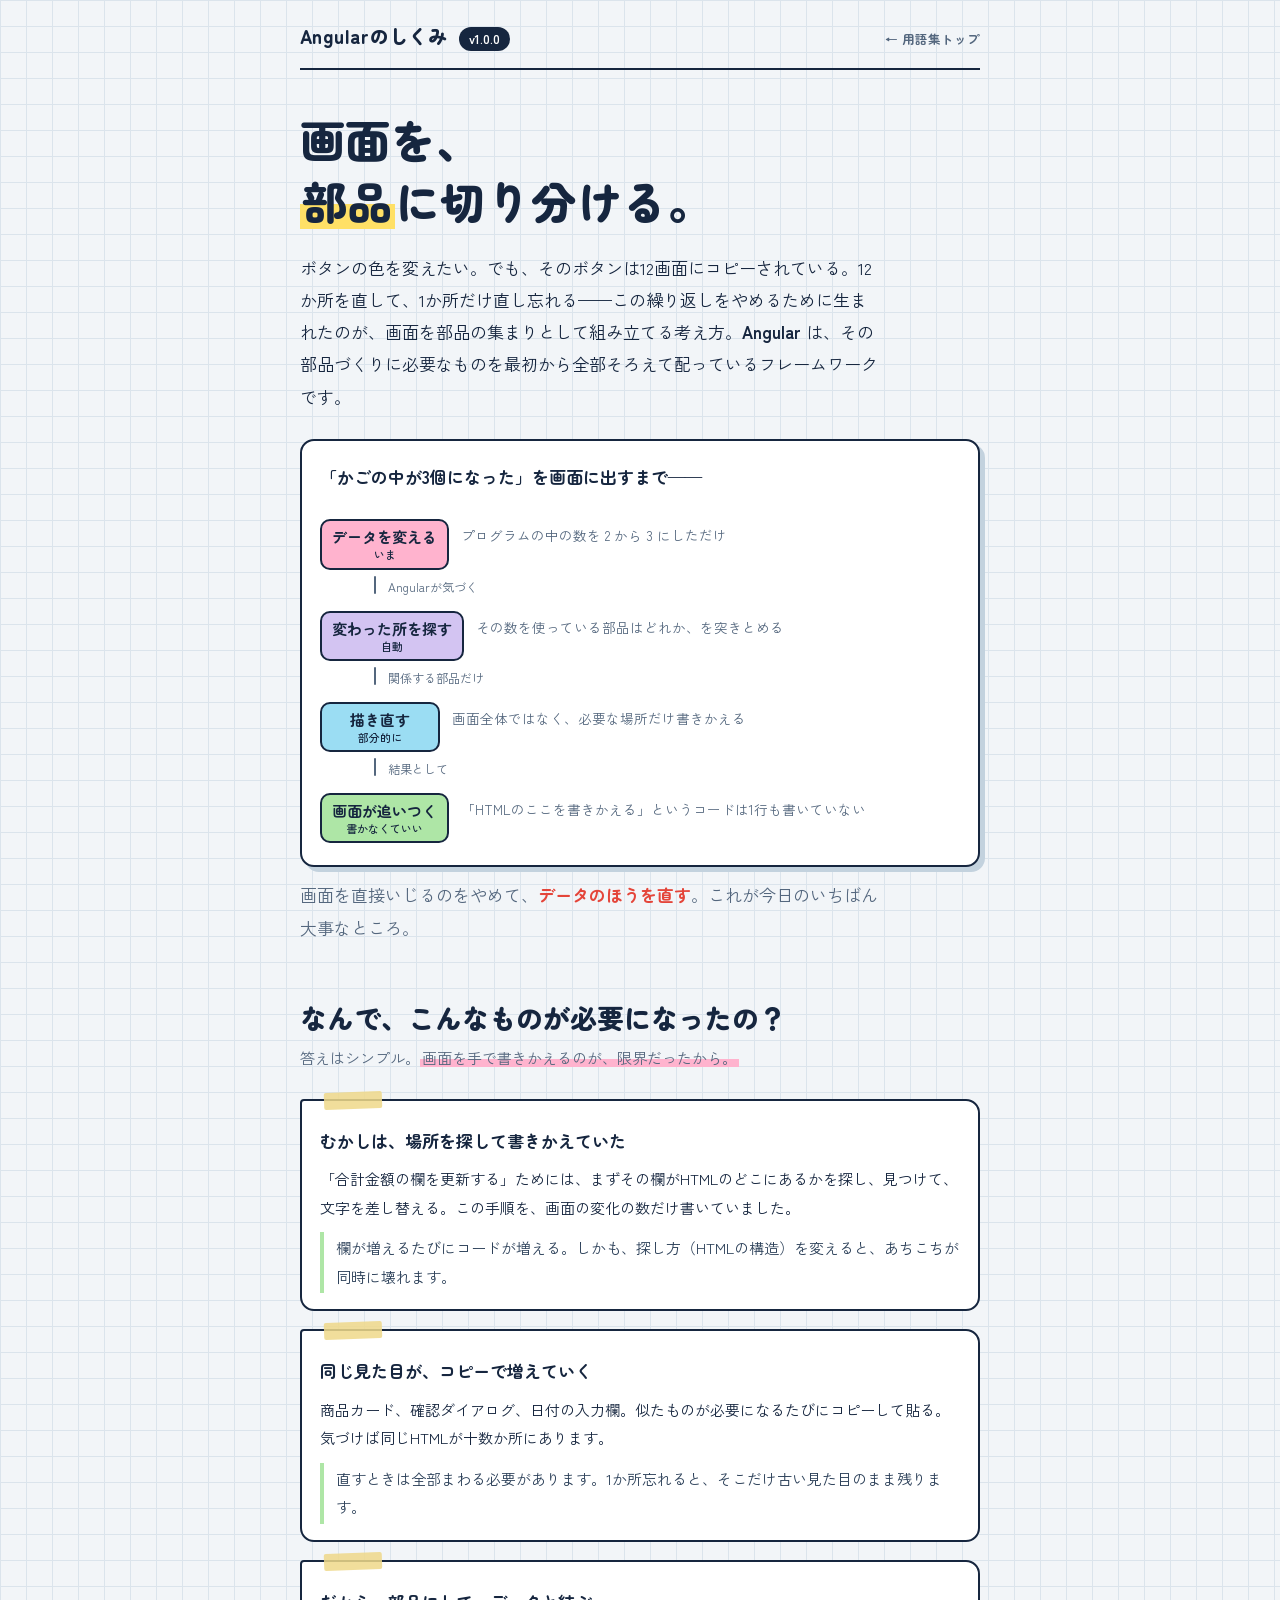
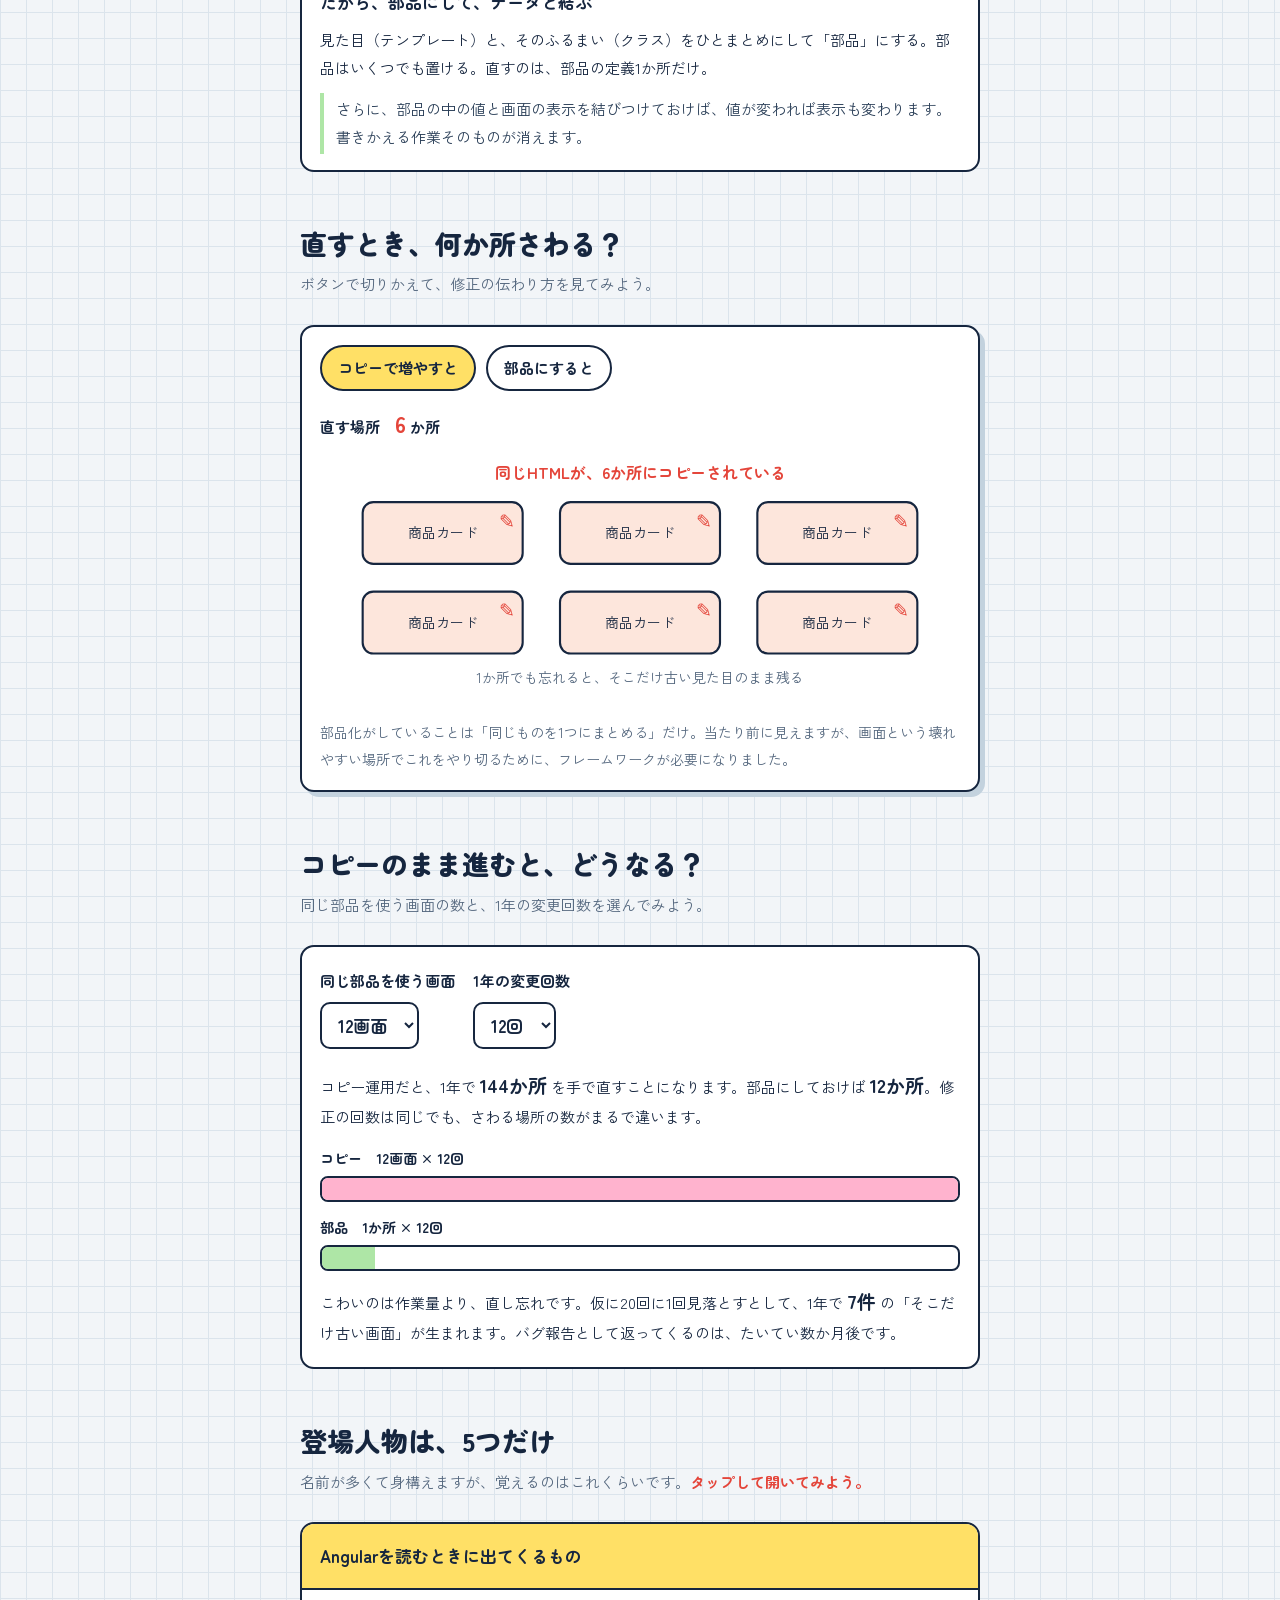
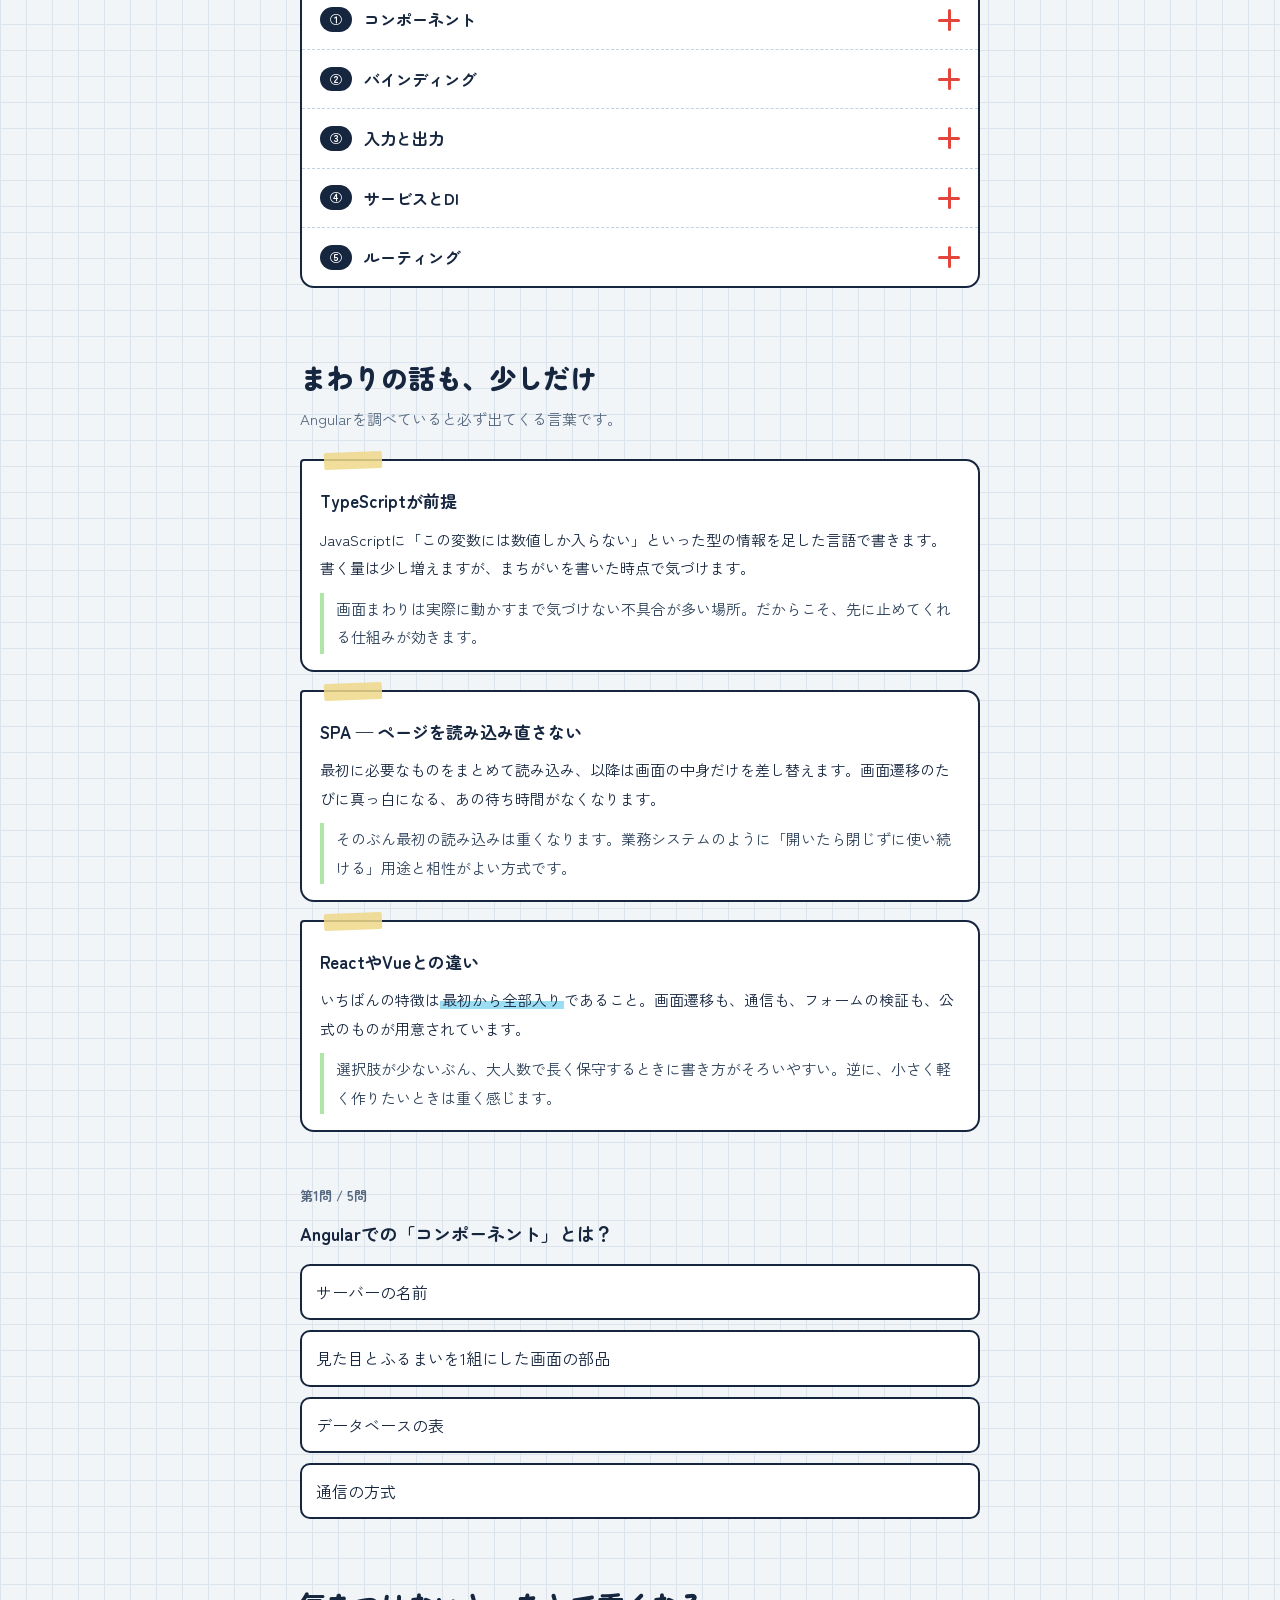
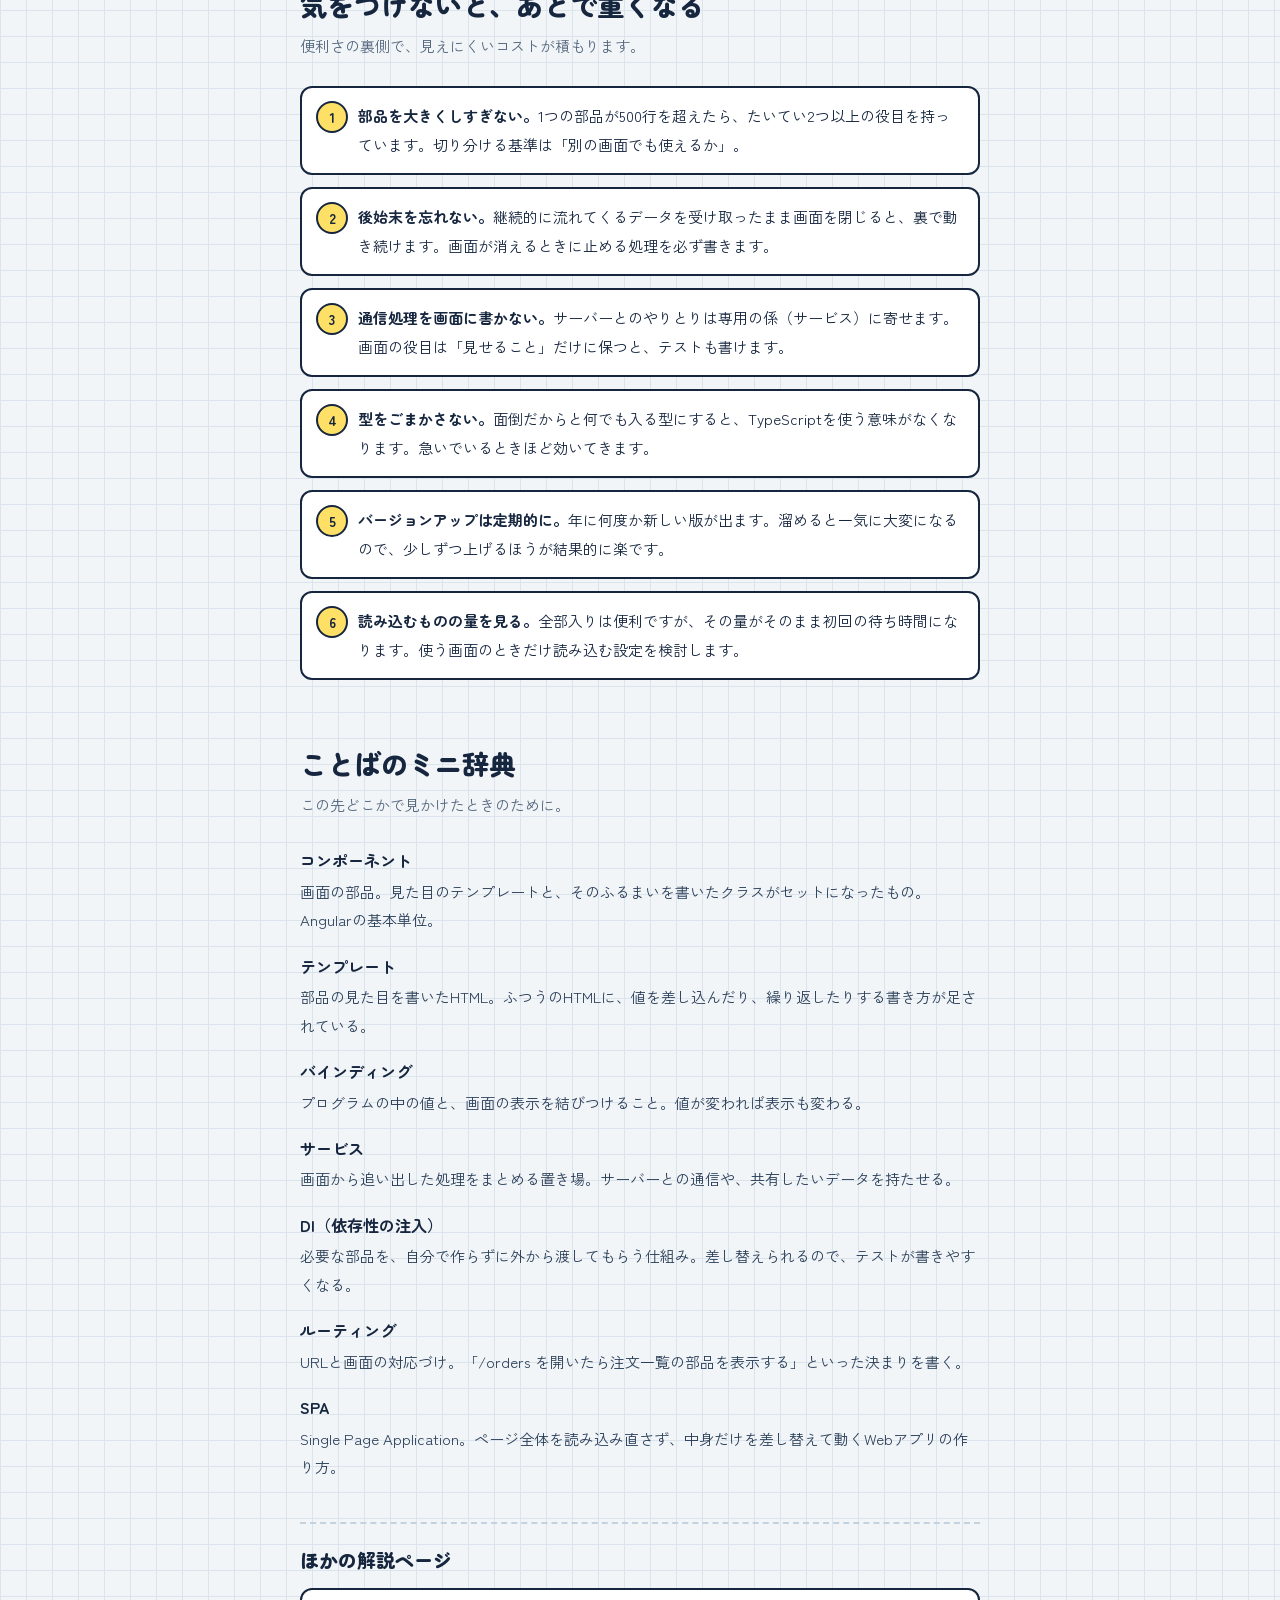
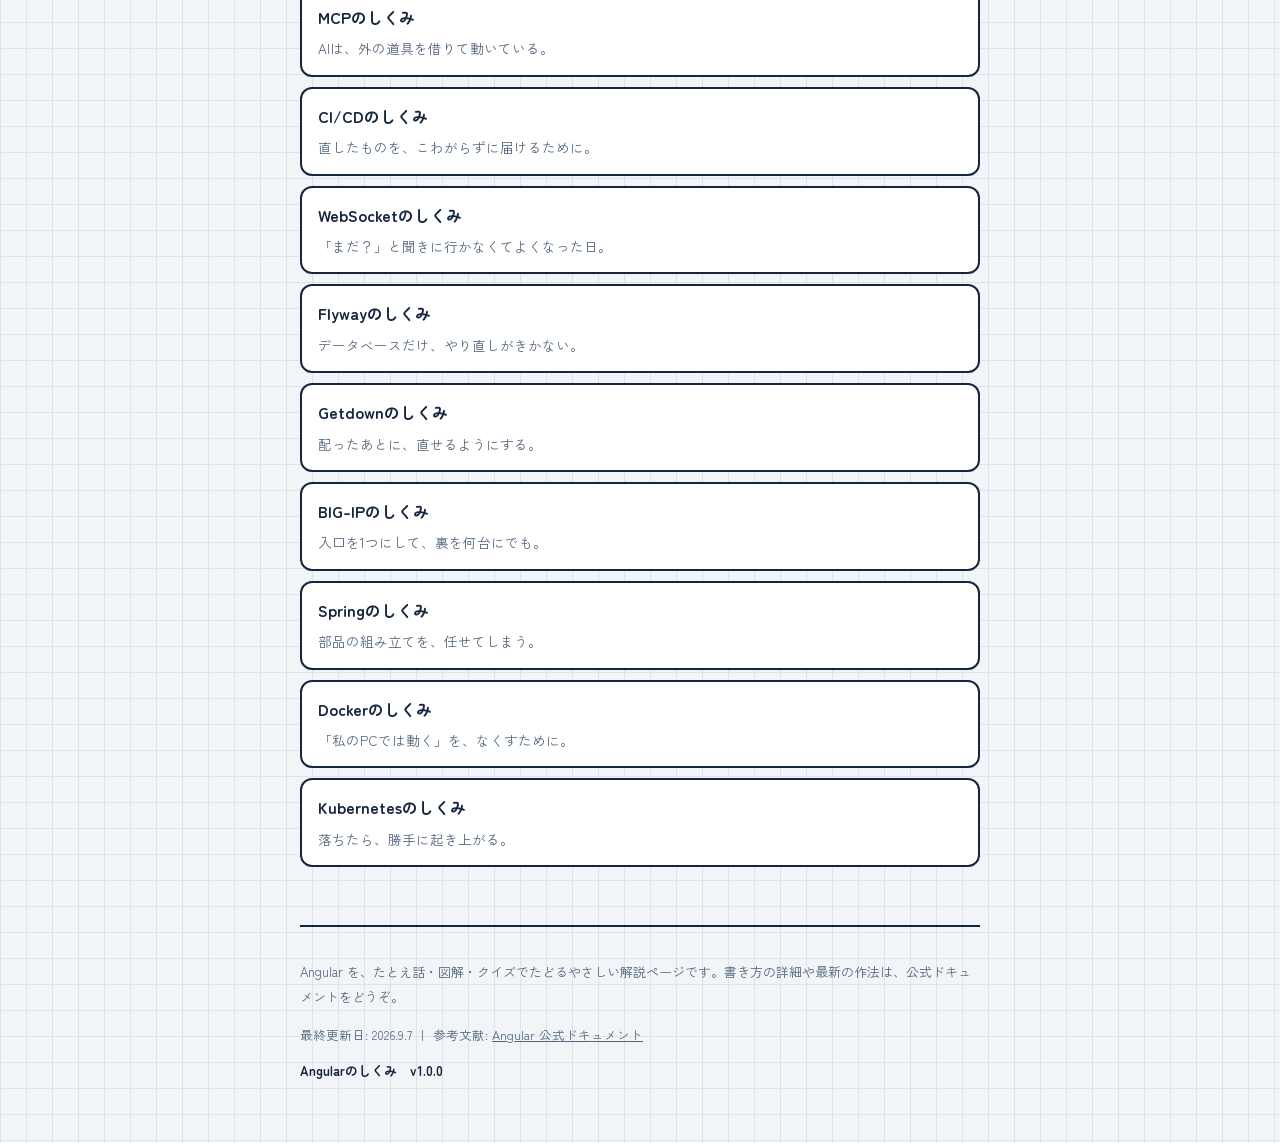
==== commit f1a43fff: "各ページに最終更新日・参考文献を追加 - 既存10ページのフッターに「最終更新日: 2026.9.7」と、そのページが扱う   技術の公式ドキュメント等へのリンクを「参考文献」として追加 - READ" ====
--- a/angular.html
+++ b/angular.html
@@ -261,6 +261,7 @@
 
 <footer>
   <p>Angular を、たとえ話・図解・クイズでたどるやさしい解説ページです。書き方の詳細や最新の作法は、公式ドキュメントをどうぞ。</p>
+  <p class="footmeta">最終更新日: 2026.9.7 ｜ 参考文献: <a href="https://angular.dev/" target="_blank" rel="noopener">Angular 公式ドキュメント</a></p>
   <p class="footver">Angularのしくみ　v1.0.0</p>
 </footer>
 
--- a/assets/site.css
+++ b/assets/site.css
@@ -233,6 +233,8 @@
 .back:hover{color:var(--red)}
 
 footer{margin-top:52px;border-top:2px solid var(--ink);padding:20px 0 46px;font-size:13px;color:var(--ink-soft)}
+.footmeta{margin:6px 0;font-size:12.5px}
+.footmeta a{color:inherit}
 .footver{font-family:var(--font-round);font-weight:700;color:var(--ink)}
 
 @media (max-width:480px){
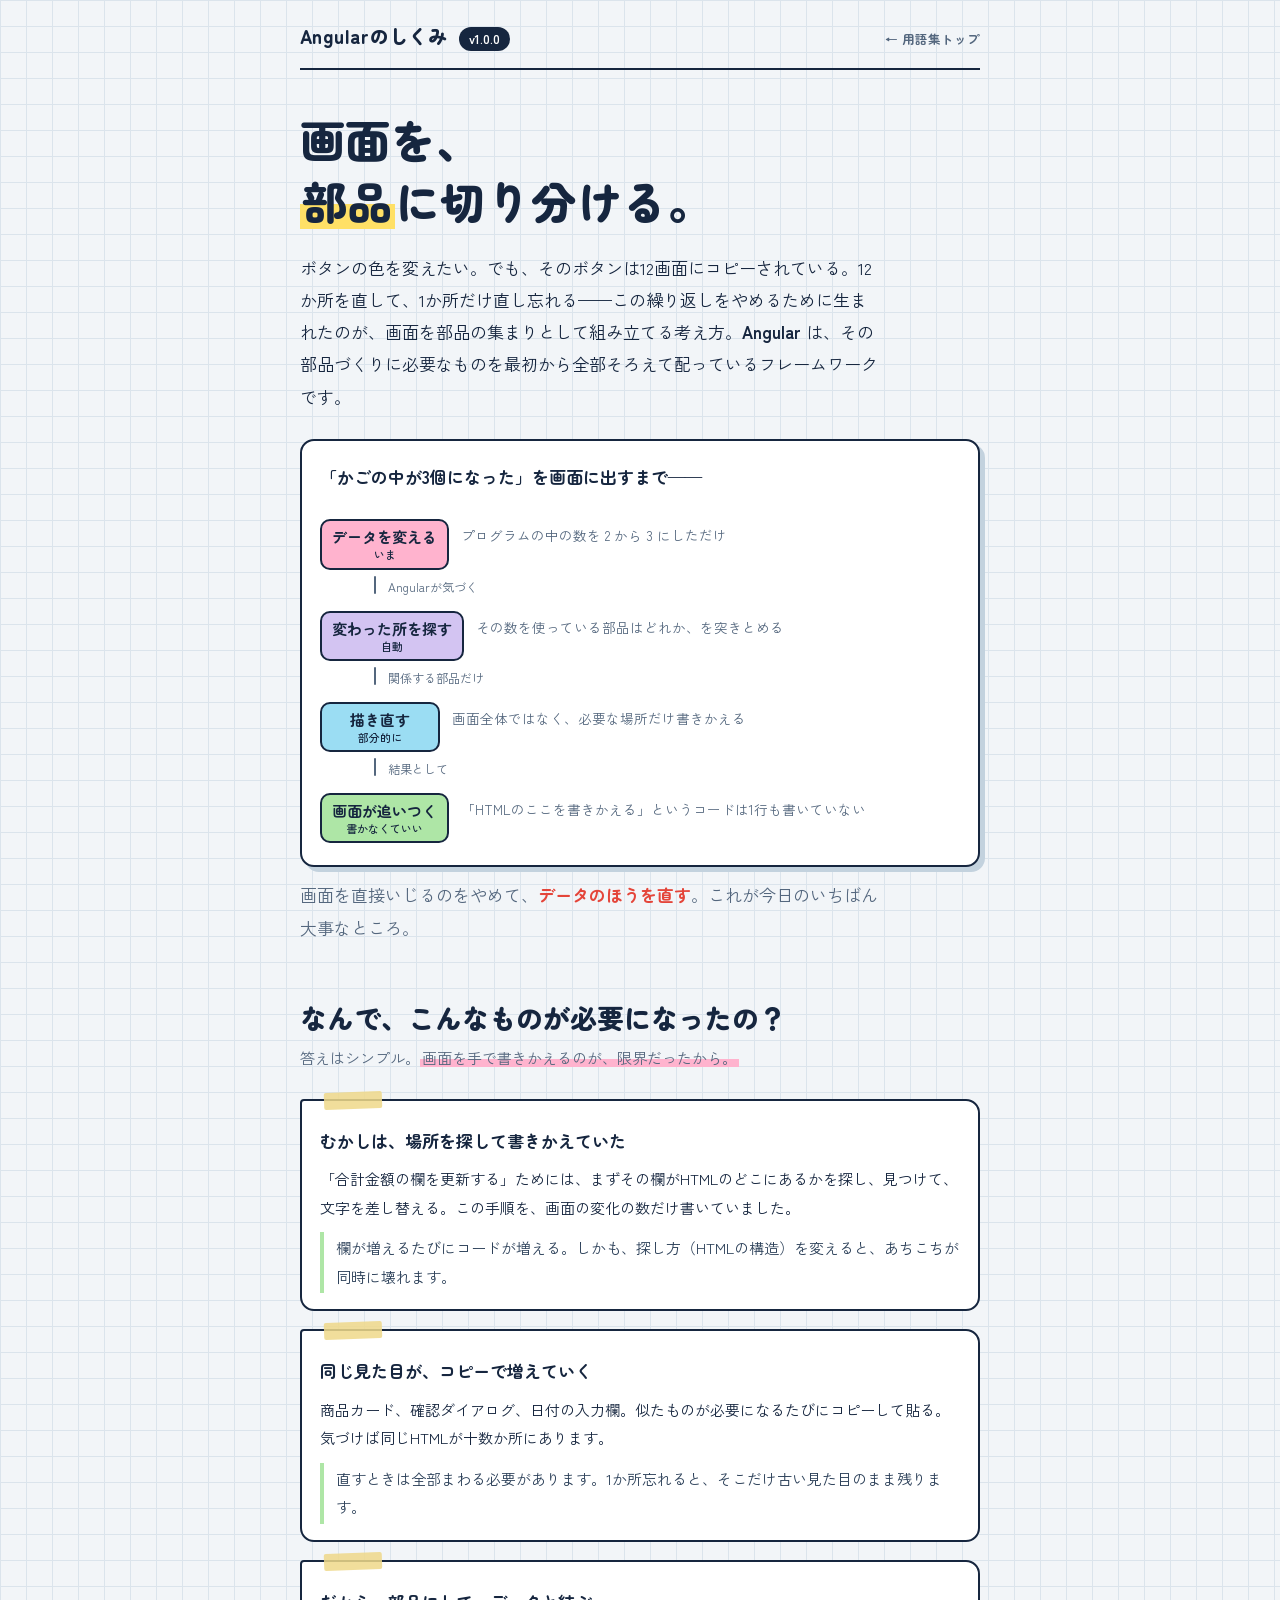
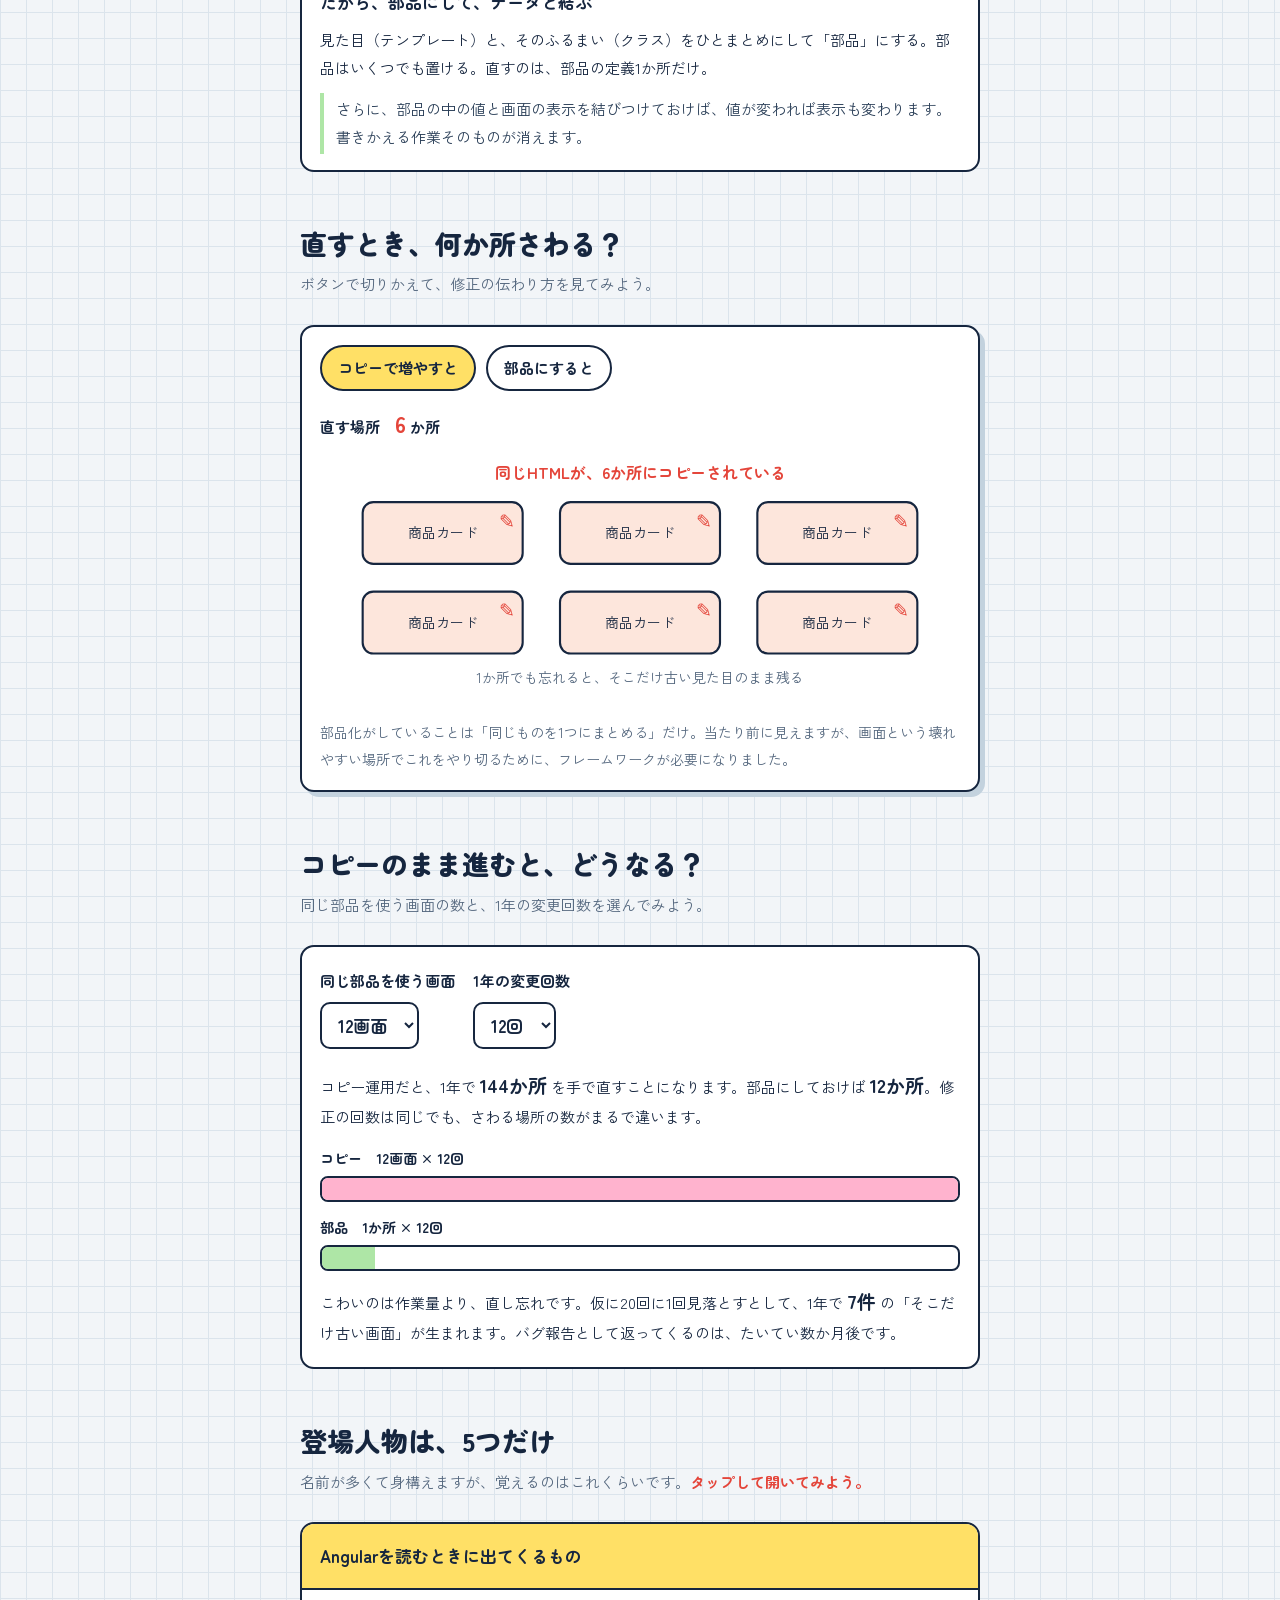
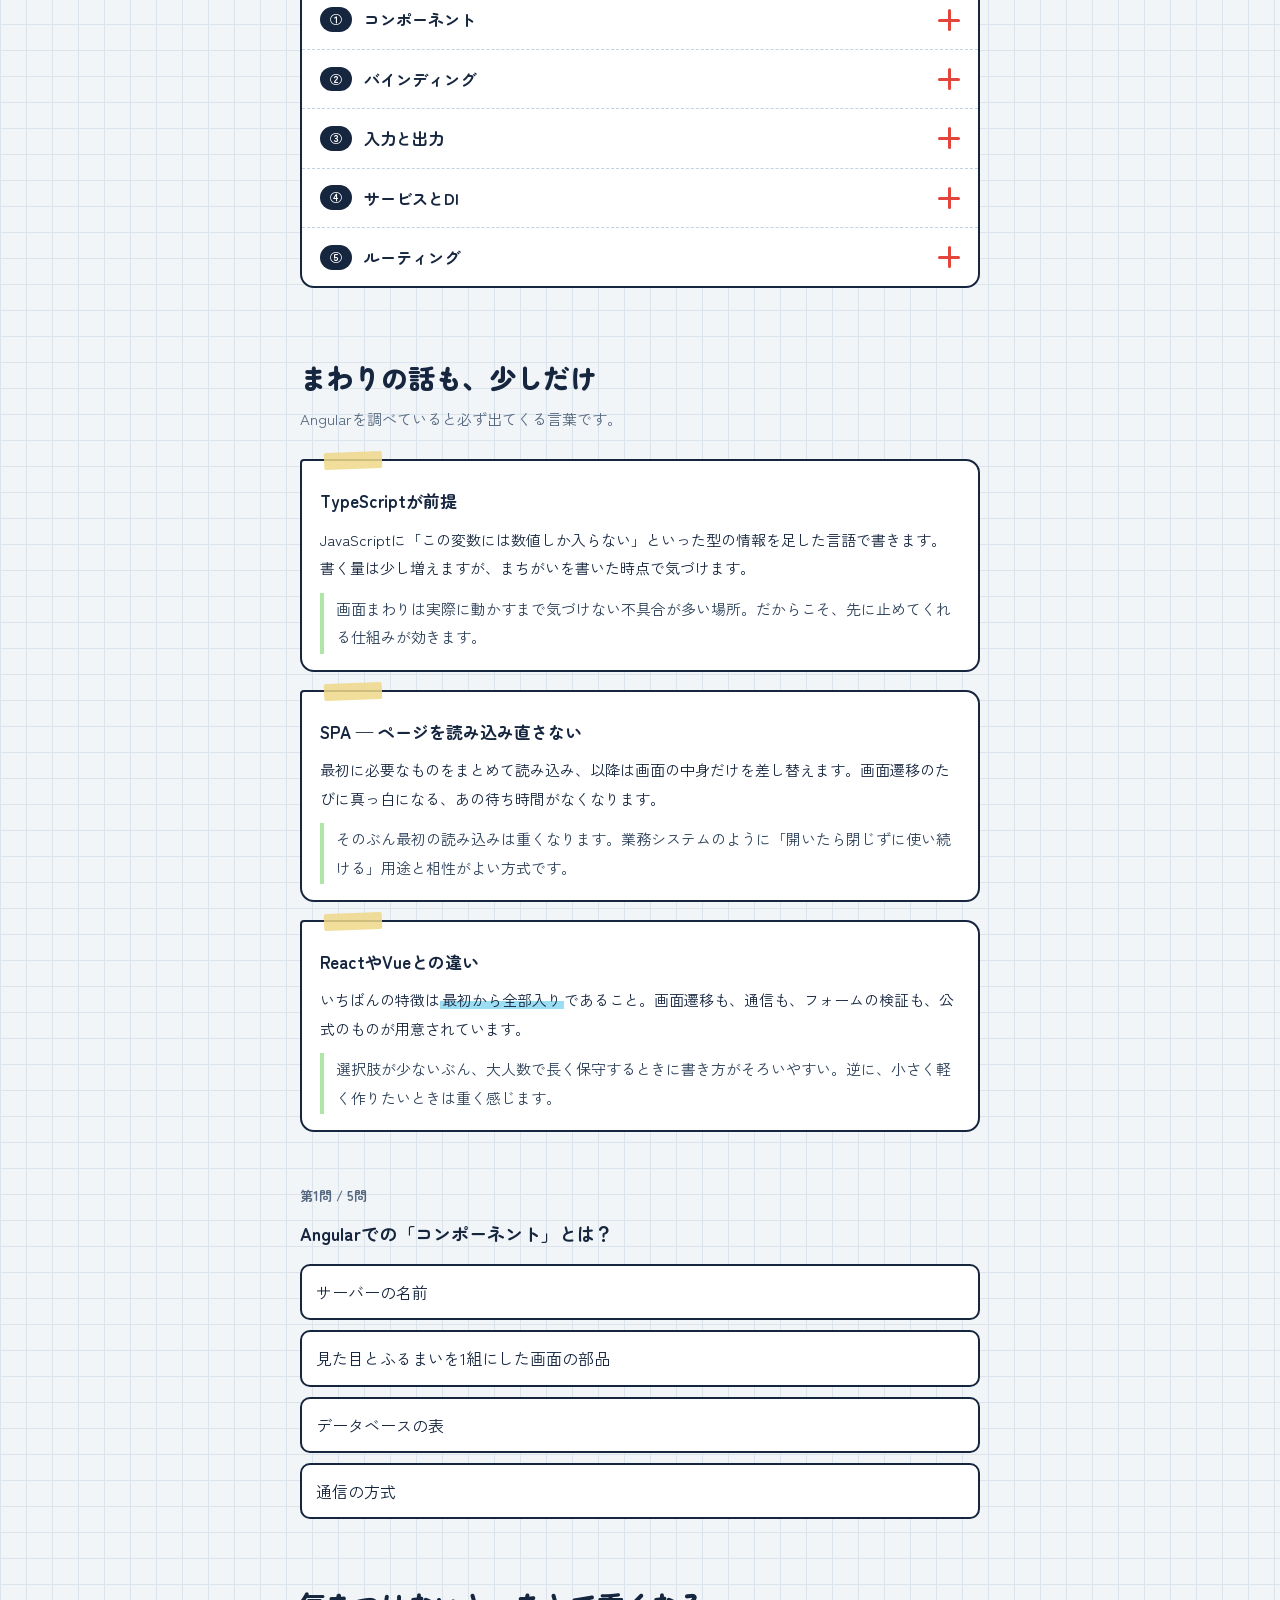
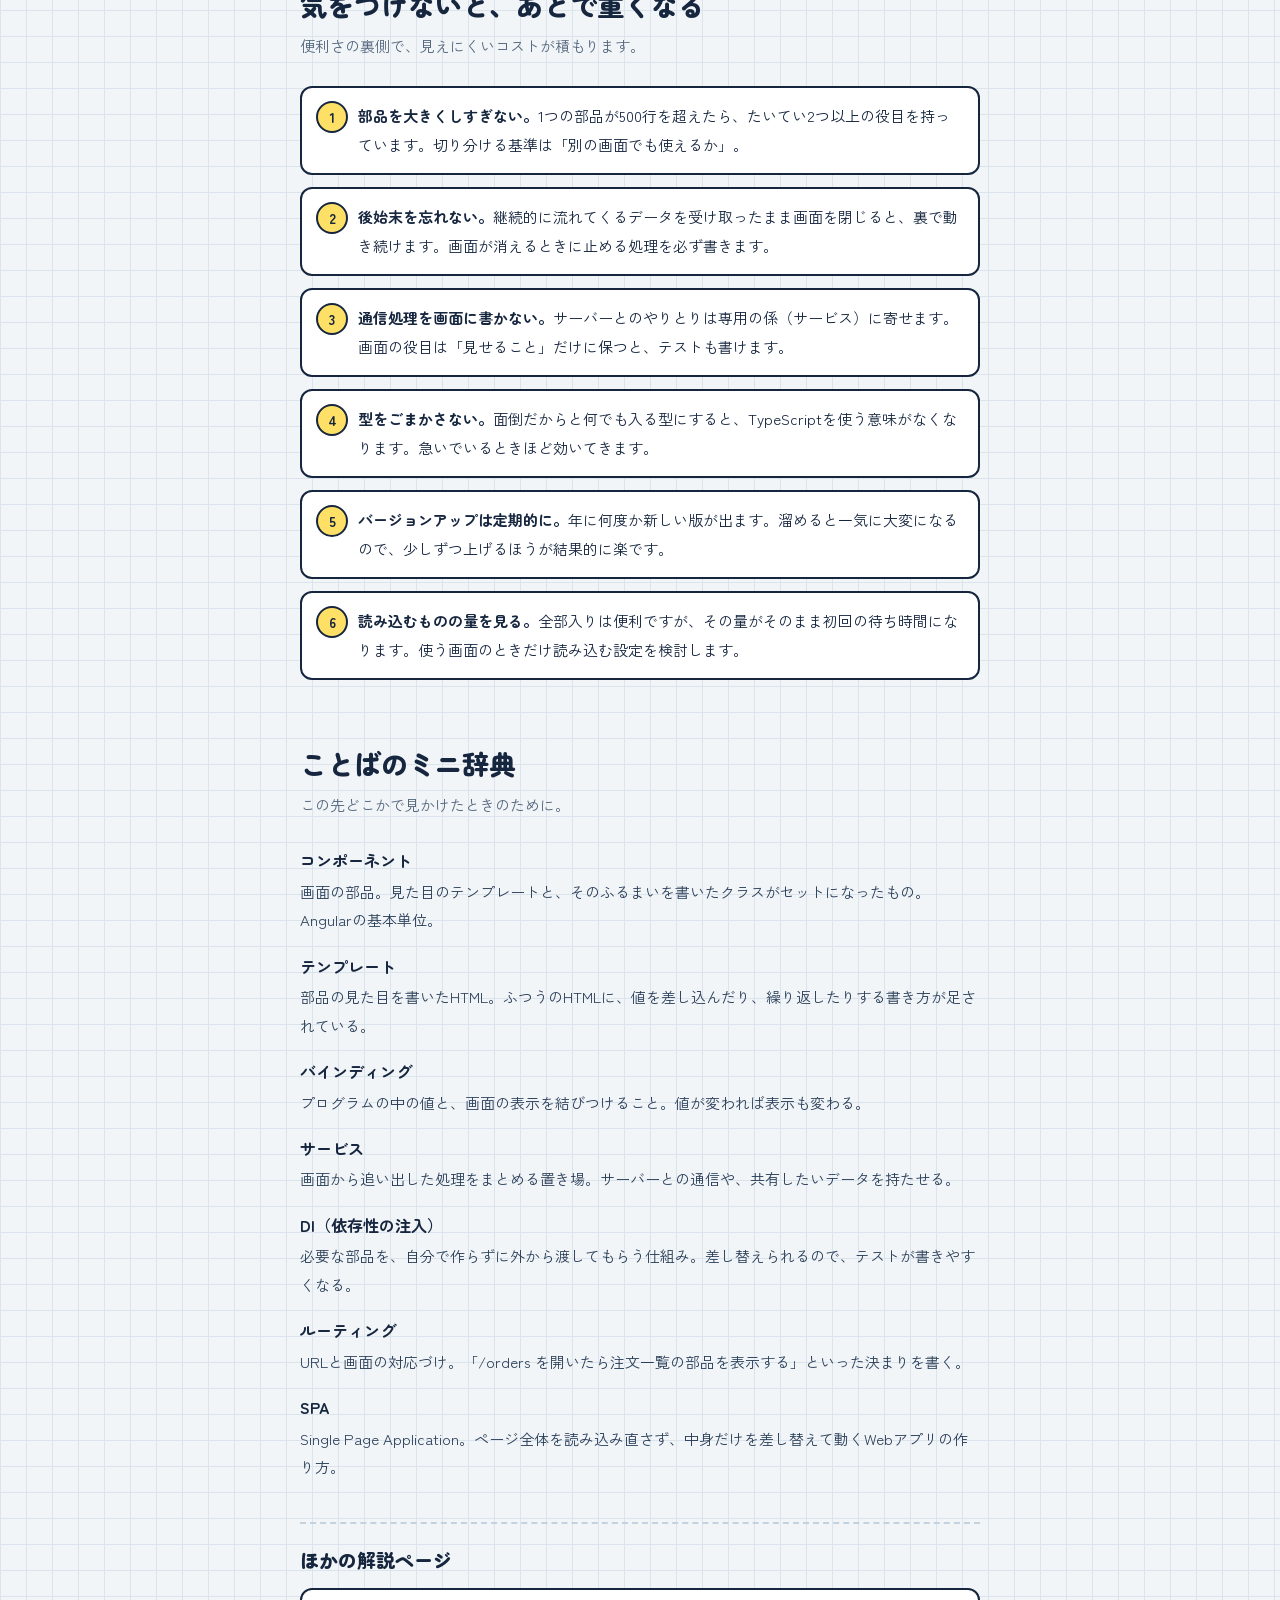
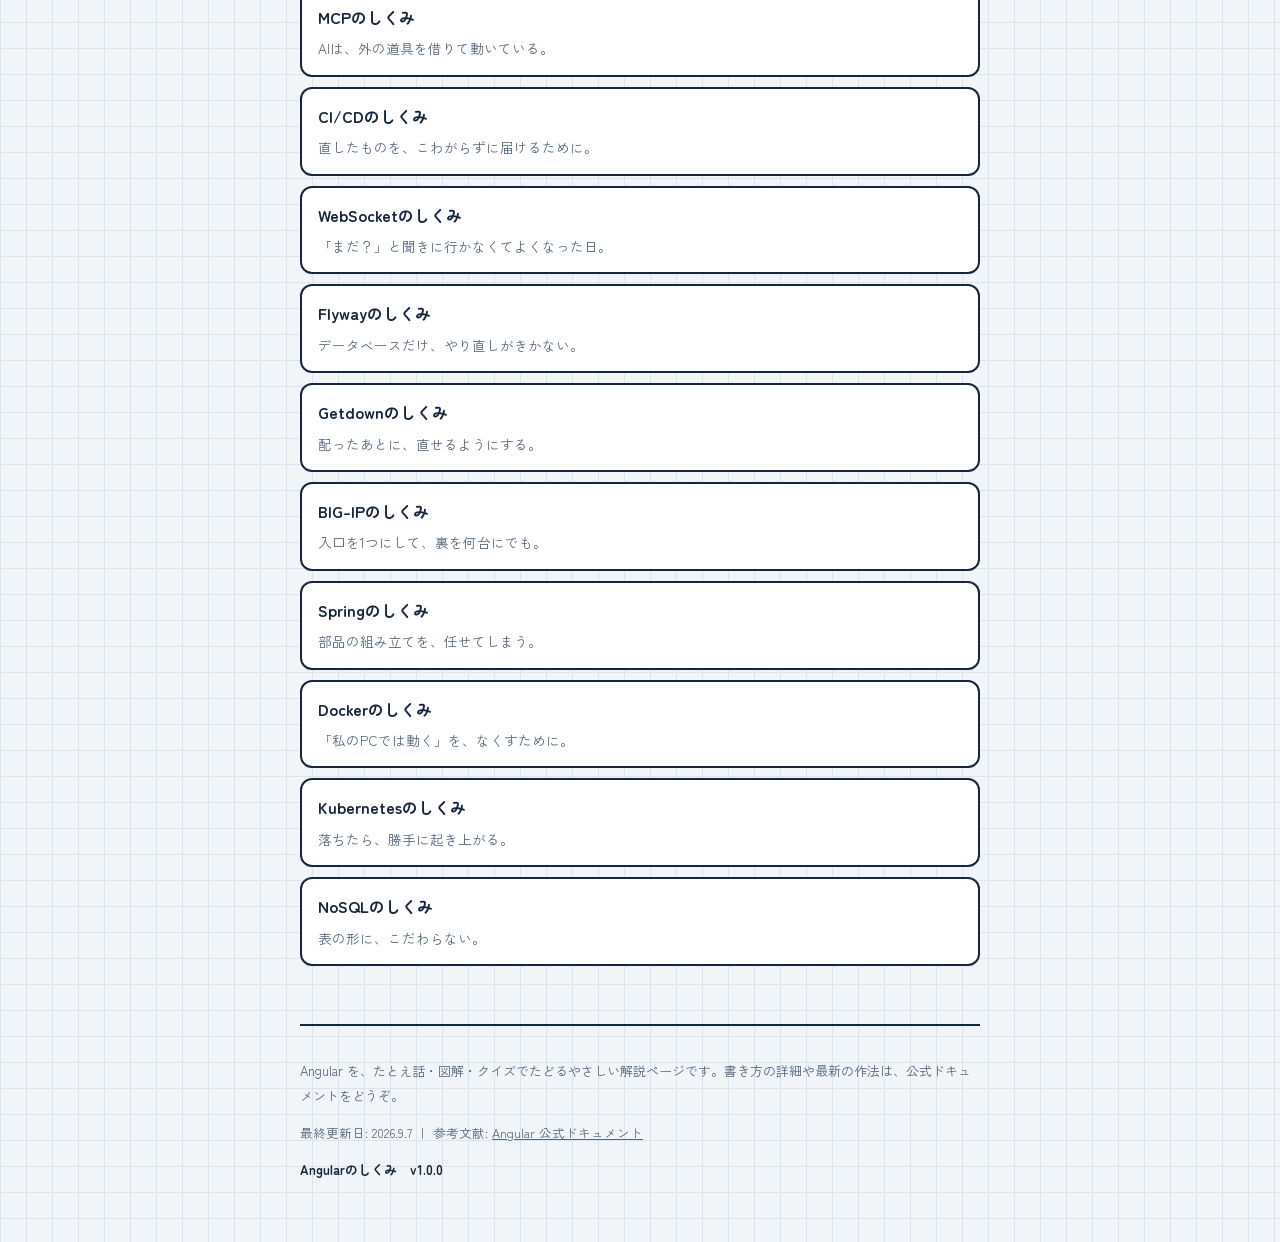
==== commit f20d3b3b: "トップページに更新情報を追加し、NoSQLの解説ページを新設 - index.html に「更新情報」セクションを追加（NEWS 配列を編集すれば   日付・見出し・本文が新しい順に並ぶ）。トップペー" ====
--- a/angular.html
+++ b/angular.html
@@ -254,6 +254,7 @@
     <li><a href="spring.html"><b>Springのしくみ</b><span>部品の組み立てを、任せてしまう。</span></a></li>
     <li><a href="docker.html"><b>Dockerのしくみ</b><span>「私のPCでは動く」を、なくすために。</span></a></li>
     <li><a href="kubernetes.html"><b>Kubernetesのしくみ</b><span>落ちたら、勝手に起き上がる。</span></a></li>
+    <li><a href="nosql.html"><b>NoSQLのしくみ</b><span>表の形に、こだわらない。</span></a></li>
   </ul>
 </section>
 
--- a/assets/site.css
+++ b/assets/site.css
@@ -324,6 +324,7 @@
 .term .src.spring{background:var(--mk-cyan)}
 .term .src.docker{background:var(--mk-cyan)}
 .term .src.k8s{background:var(--mk-yellow)}
+.term .src.nosql{background:var(--mk-pink)}
 .term p{font-size:14.5px;margin:0 0 8px}
 .term a{font-family:var(--font-round);font-weight:700;font-size:13px;color:var(--red);text-decoration:none}
 .term a:hover{text-decoration:underline}
@@ -333,3 +334,23 @@
   font-family:ui-monospace,SFMono-Regular,Menlo,Consolas,monospace;font-size:13px;
   background:#EEF3F8;border:1px solid var(--rule-strong);border-radius:5px;padding:1px 5px;
 }
+
+
+/* ---------- 更新情報（トップページ） ---------- */
+.newsbox{background:#fff;border:2px solid var(--ink);border-radius:14px;padding:4px 18px;box-shadow:5px 5px 0 var(--rule-strong)}
+.newslist{list-style:none;margin:0;padding:0}
+.newslist li{
+  display:flex;gap:10px;align-items:baseline;flex-wrap:wrap;
+  padding:14px 0;border-bottom:1px dashed var(--rule-strong);
+}
+.newslist li:last-child{border-bottom:0}
+.newslist .date{font-family:var(--font-round);font-weight:700;font-size:13px;color:var(--ink-soft);flex:0 0 auto}
+.newslist .tag{
+  font-family:var(--font-round);font-weight:700;font-size:11.5px;line-height:1.8;
+  border:1.5px solid var(--ink);border-radius:999px;padding:0 10px;background:var(--mk-yellow);flex:0 0 auto;
+}
+.newslist .tag.new{background:var(--mk-pink)}
+.newslist .tag.fix{background:var(--mk-cyan)}
+.newslist .body{flex:1 1 240px;font-size:14.5px;min-width:0}
+.newslist a{font-family:var(--font-round);font-weight:700;color:var(--red);text-decoration:none}
+.newslist a:hover{text-decoration:underline}
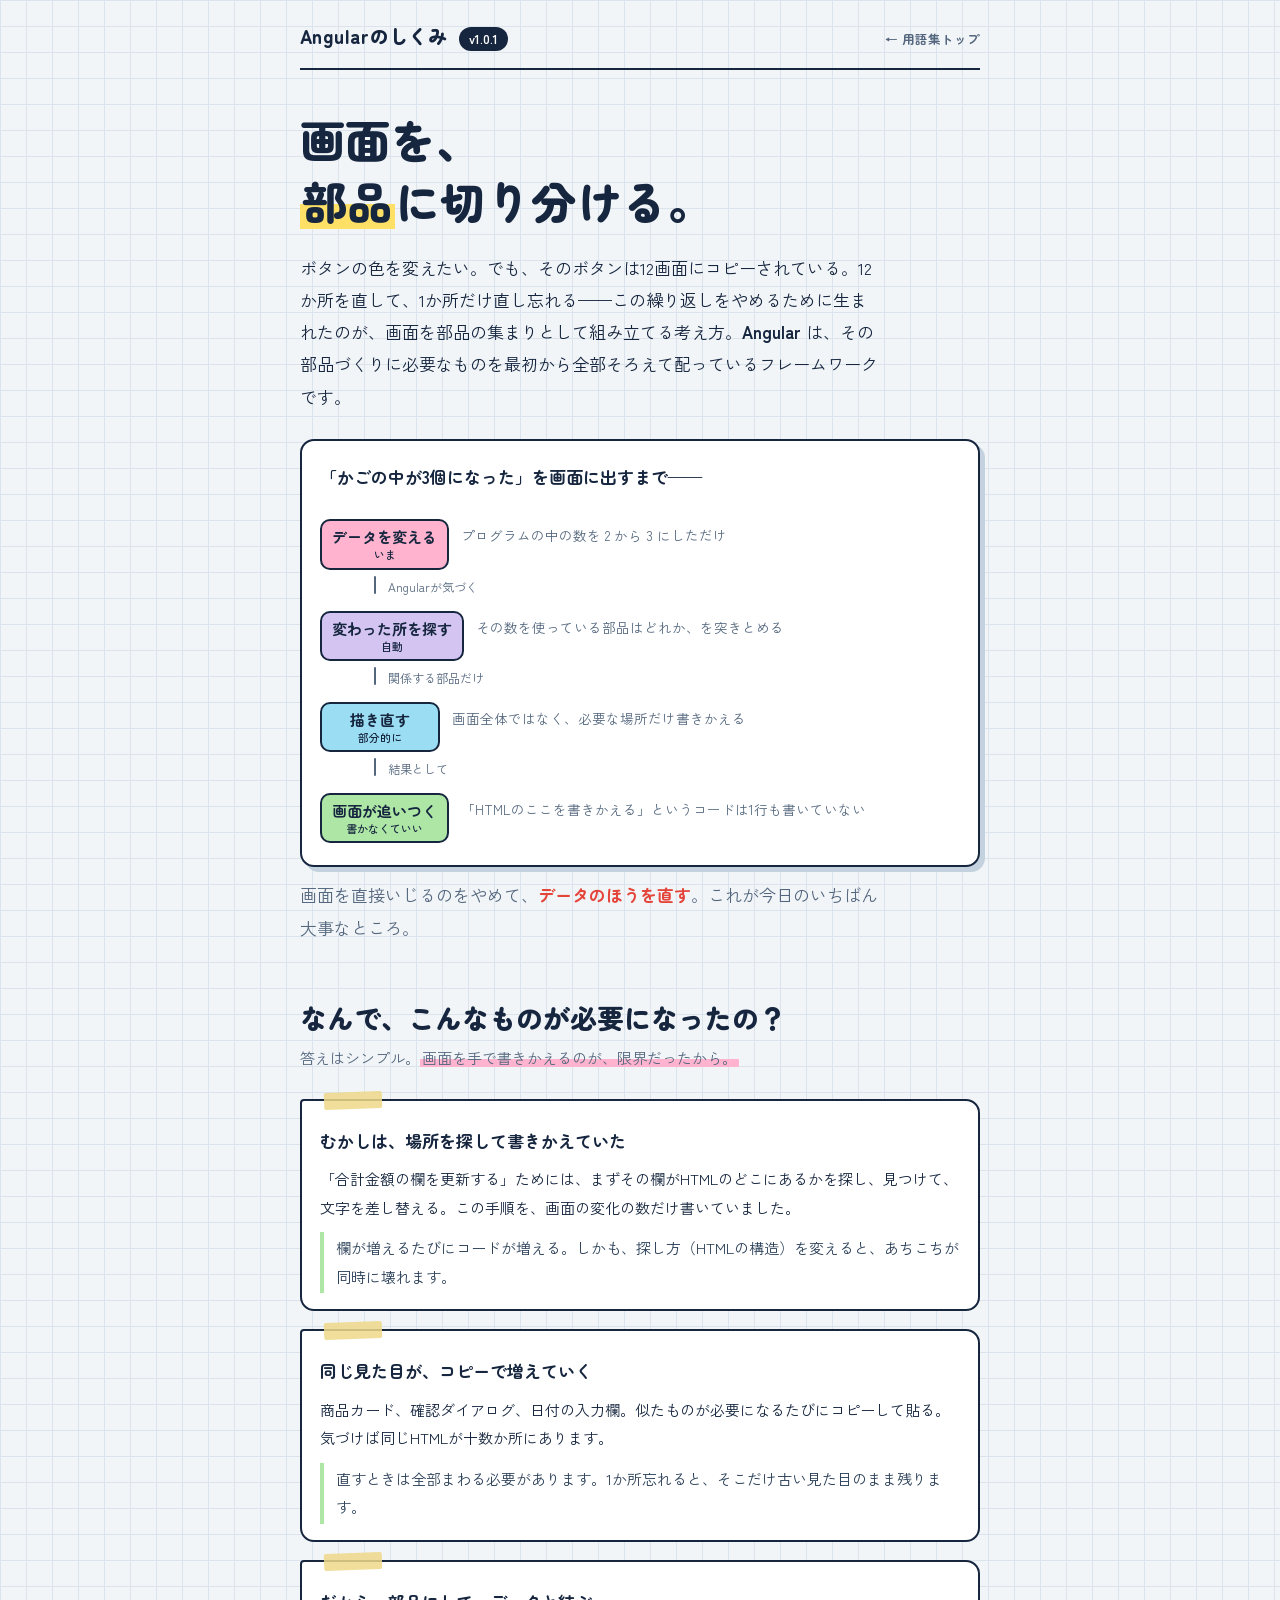
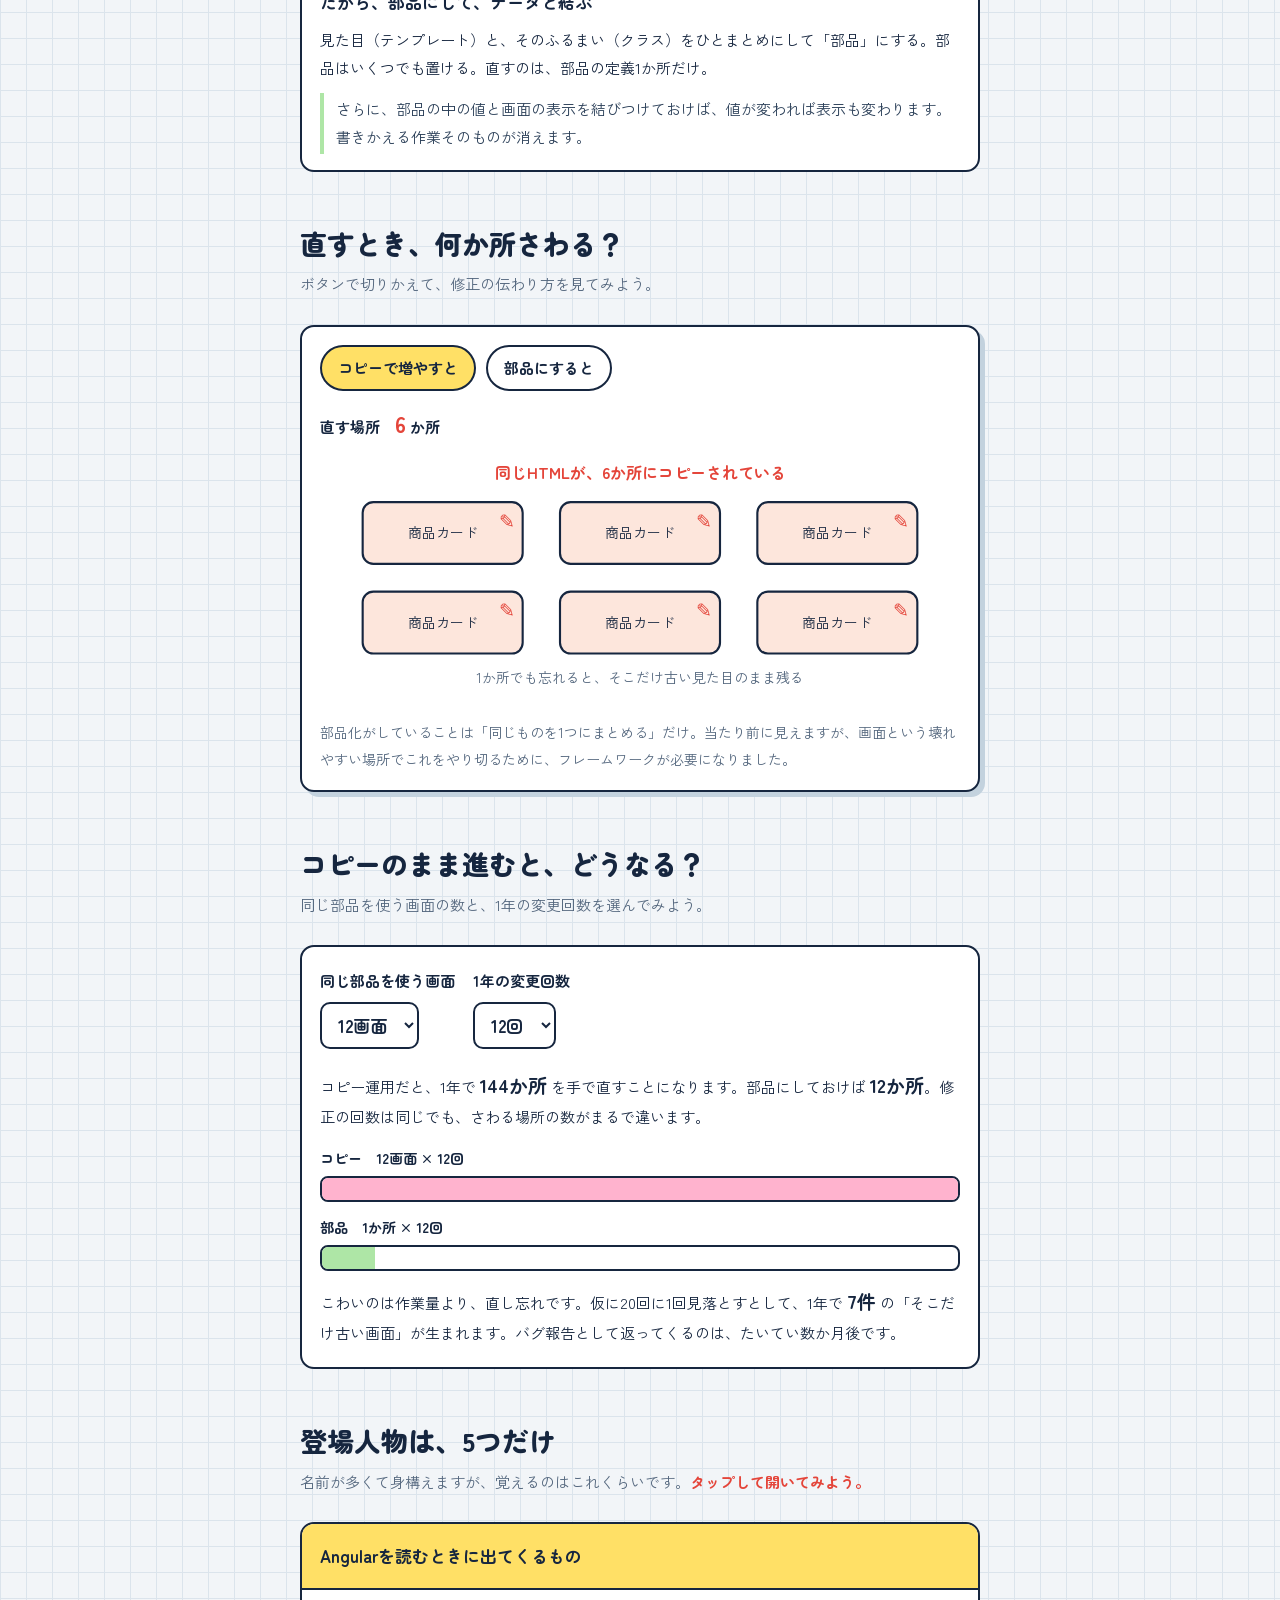
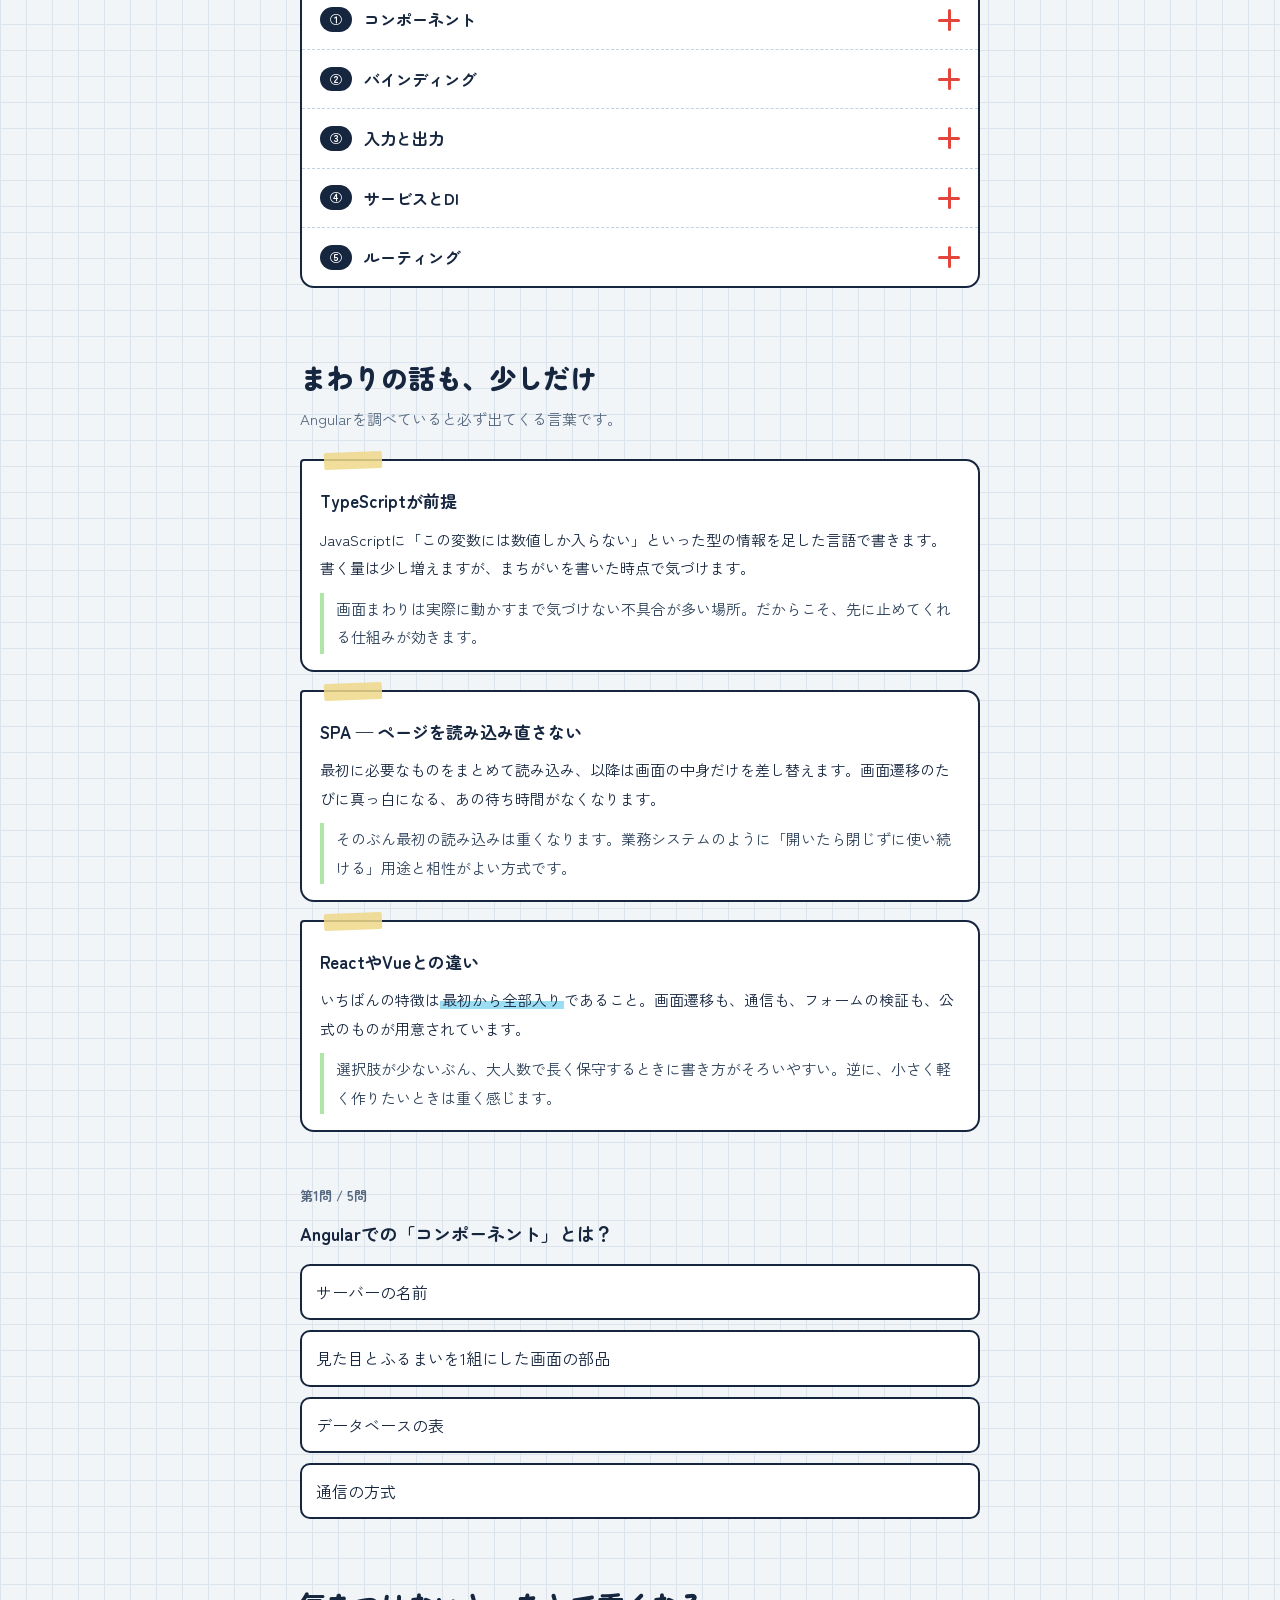
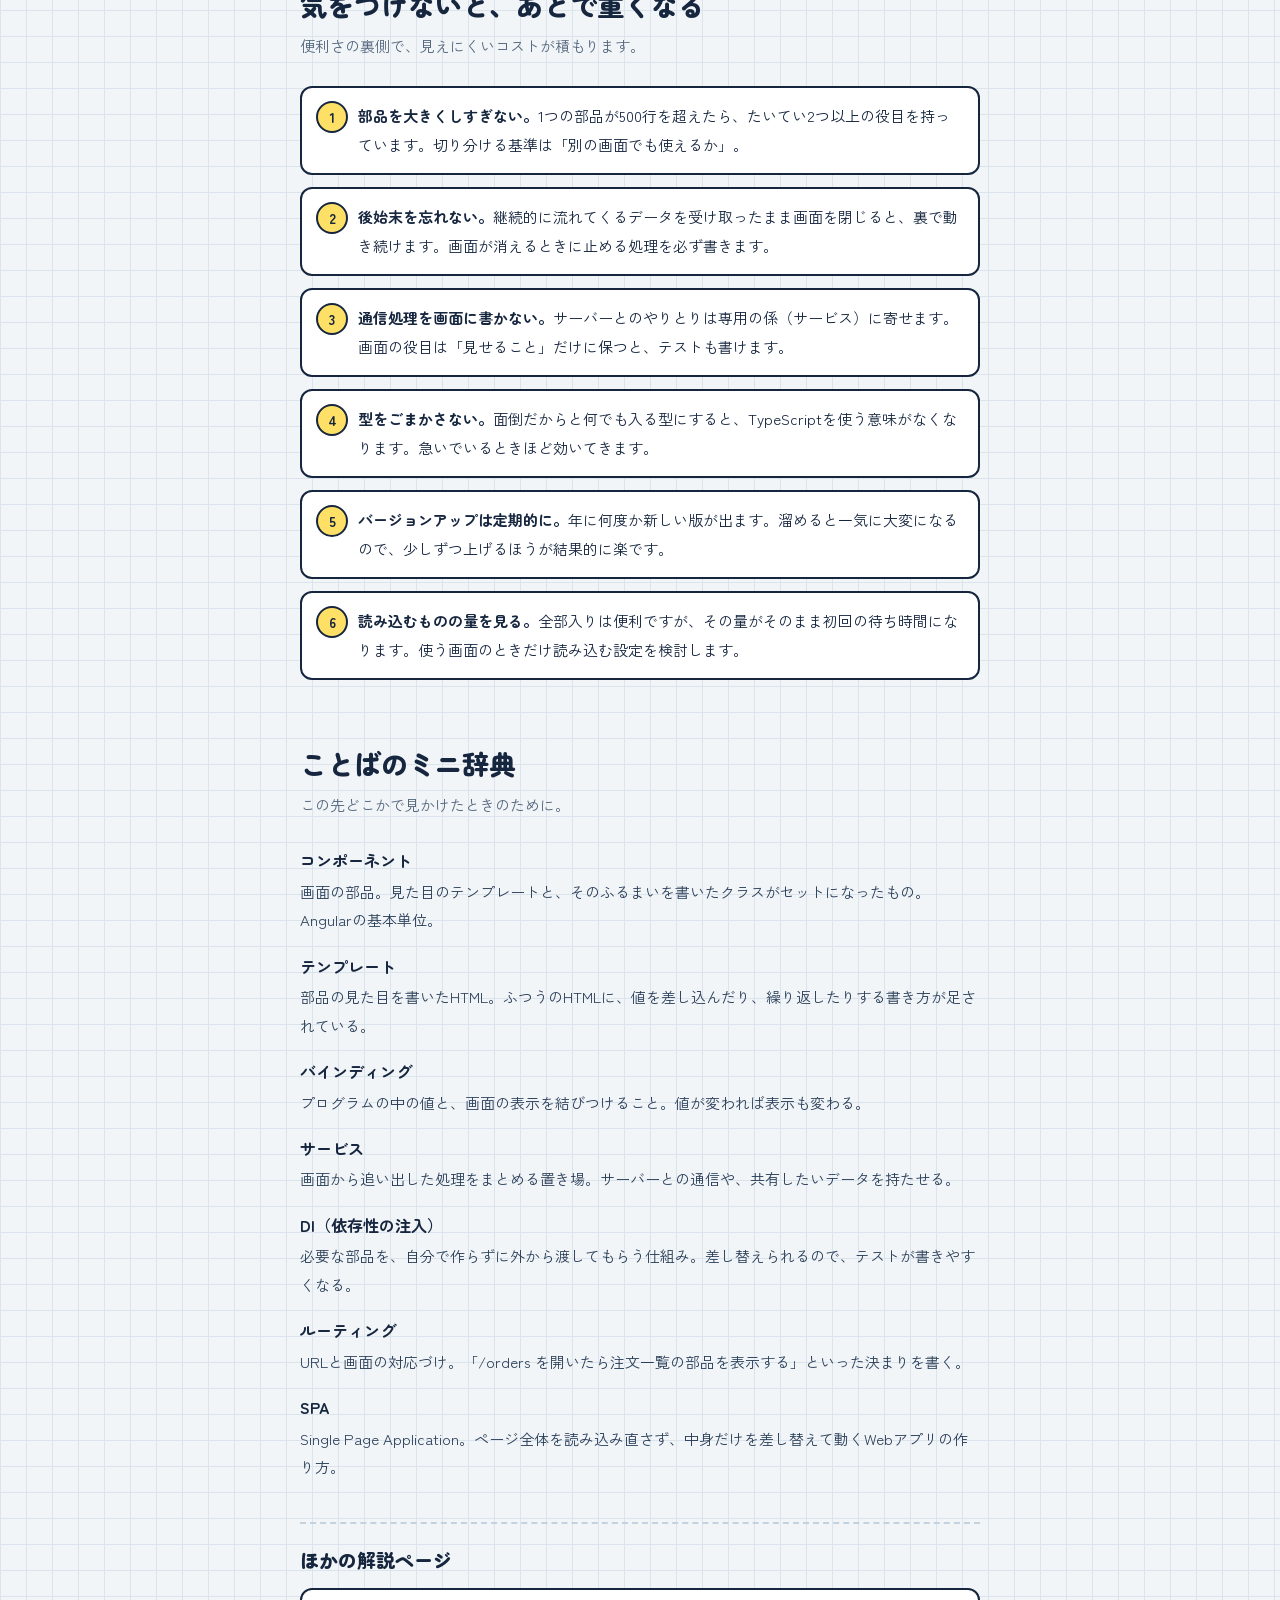
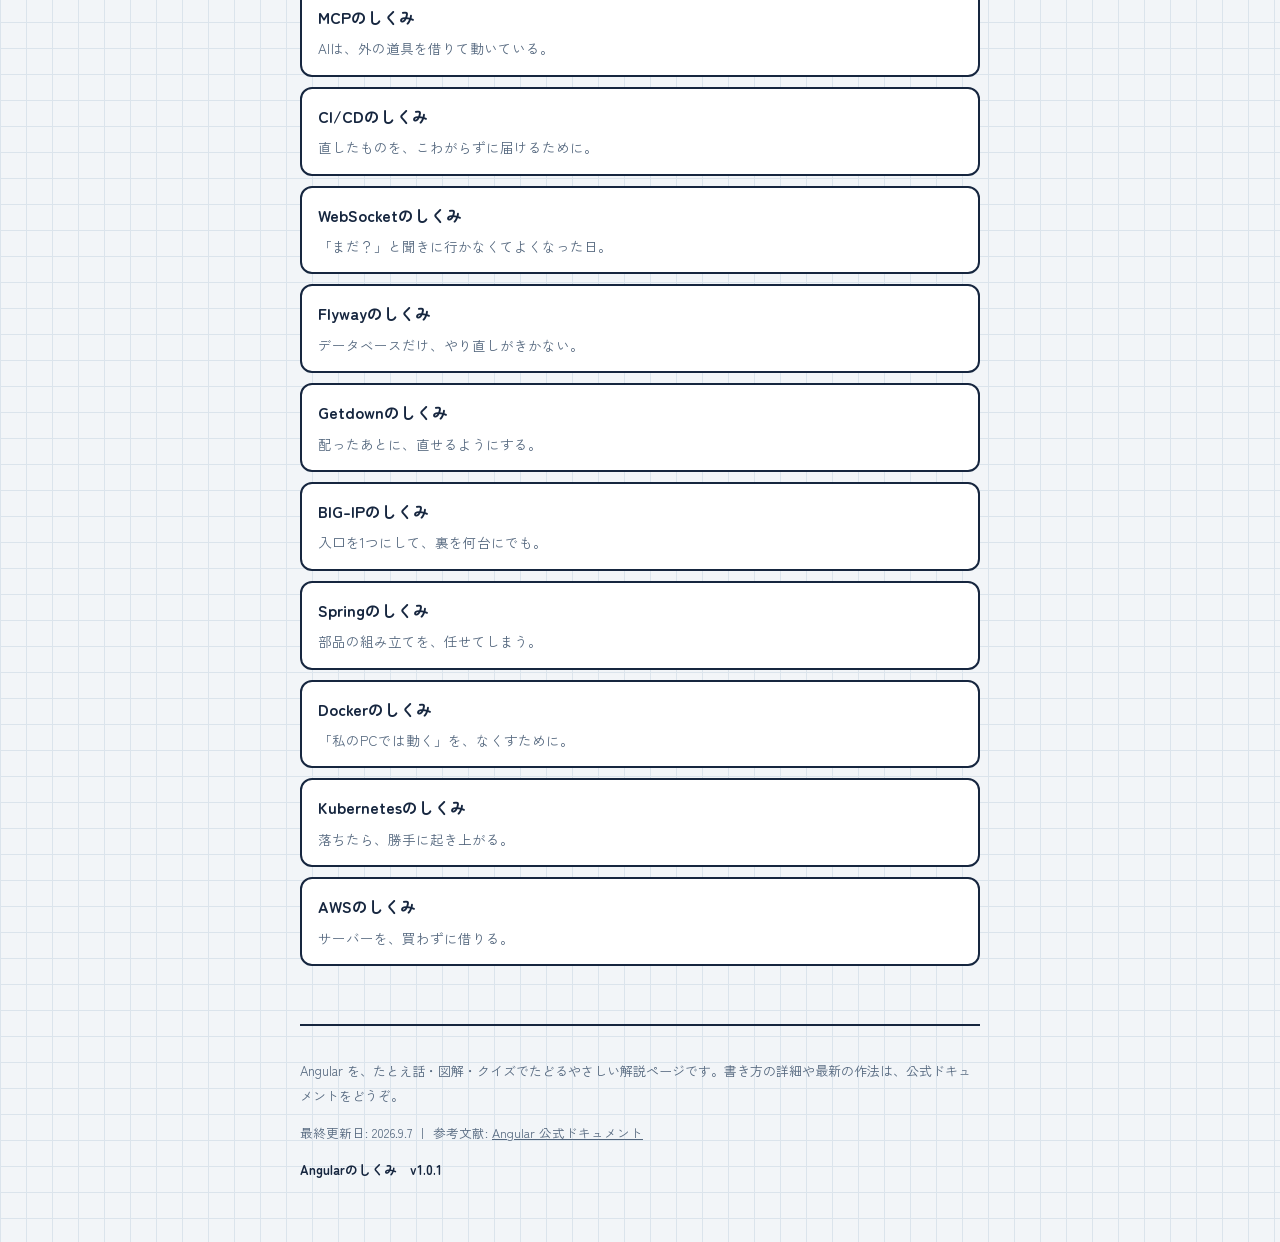
==== commit 4e53403d: "AWS解説ページを追加（EC2・ECS・ELB・RDS ほか） Issue #3「用語追加 AWS関連」への対応。  - aws.html を新規作成（11本目「AWSのしくみ」）   - EC2／E" ====
--- a/angular.html
+++ b/angular.html
@@ -15,7 +15,7 @@
 
 <header class="topbar">
   <span class="logo">Angularのしくみ</span>
-  <span class="ver" id="version">v1.0.0</span>
+  <span class="ver" id="version">v1.0.1</span>
   <a class="home" href="index.html">← 用語集トップ</a>
 </header>
 
@@ -254,7 +254,7 @@
     <li><a href="spring.html"><b>Springのしくみ</b><span>部品の組み立てを、任せてしまう。</span></a></li>
     <li><a href="docker.html"><b>Dockerのしくみ</b><span>「私のPCでは動く」を、なくすために。</span></a></li>
     <li><a href="kubernetes.html"><b>Kubernetesのしくみ</b><span>落ちたら、勝手に起き上がる。</span></a></li>
-    <li><a href="nosql.html"><b>NoSQLのしくみ</b><span>表の形に、こだわらない。</span></a></li>
+    <li><a href="aws.html"><b>AWSのしくみ</b><span>サーバーを、買わずに借りる。</span></a></li>
   </ul>
 </section>
 
@@ -263,14 +263,14 @@
 <footer>
   <p>Angular を、たとえ話・図解・クイズでたどるやさしい解説ページです。書き方の詳細や最新の作法は、公式ドキュメントをどうぞ。</p>
   <p class="footmeta">最終更新日: 2026.9.7 ｜ 参考文献: <a href="https://angular.dev/" target="_blank" rel="noopener">Angular 公式ドキュメント</a></p>
-  <p class="footver">Angularのしくみ　v1.0.0</p>
+  <p class="footver">Angularのしくみ　v1.0.1</p>
 </footer>
 
 </div>
 
 <script>
 "use strict";
-var APP_VERSION = "1.0.0";
+var APP_VERSION = "1.0.1";
 
 function initSwitch(){
   var copy = document.getElementById("ng-copy");
--- a/assets/site.css
+++ b/assets/site.css
@@ -324,7 +324,7 @@
 .term .src.spring{background:var(--mk-cyan)}
 .term .src.docker{background:var(--mk-cyan)}
 .term .src.k8s{background:var(--mk-yellow)}
-.term .src.nosql{background:var(--mk-pink)}
+.term .src.aws{background:var(--mk-pink)}
 .term p{font-size:14.5px;margin:0 0 8px}
 .term a{font-family:var(--font-round);font-weight:700;font-size:13px;color:var(--red);text-decoration:none}
 .term a:hover{text-decoration:underline}
@@ -334,23 +334,3 @@
   font-family:ui-monospace,SFMono-Regular,Menlo,Consolas,monospace;font-size:13px;
   background:#EEF3F8;border:1px solid var(--rule-strong);border-radius:5px;padding:1px 5px;
 }
-
-
-/* ---------- 更新情報（トップページ） ---------- */
-.newsbox{background:#fff;border:2px solid var(--ink);border-radius:14px;padding:4px 18px;box-shadow:5px 5px 0 var(--rule-strong)}
-.newslist{list-style:none;margin:0;padding:0}
-.newslist li{
-  display:flex;gap:10px;align-items:baseline;flex-wrap:wrap;
-  padding:14px 0;border-bottom:1px dashed var(--rule-strong);
-}
-.newslist li:last-child{border-bottom:0}
-.newslist .date{font-family:var(--font-round);font-weight:700;font-size:13px;color:var(--ink-soft);flex:0 0 auto}
-.newslist .tag{
-  font-family:var(--font-round);font-weight:700;font-size:11.5px;line-height:1.8;
-  border:1.5px solid var(--ink);border-radius:999px;padding:0 10px;background:var(--mk-yellow);flex:0 0 auto;
-}
-.newslist .tag.new{background:var(--mk-pink)}
-.newslist .tag.fix{background:var(--mk-cyan)}
-.newslist .body{flex:1 1 240px;font-size:14.5px;min-width:0}
-.newslist a{font-family:var(--font-round);font-weight:700;color:var(--red);text-decoration:none}
-.newslist a:hover{text-decoration:underline}
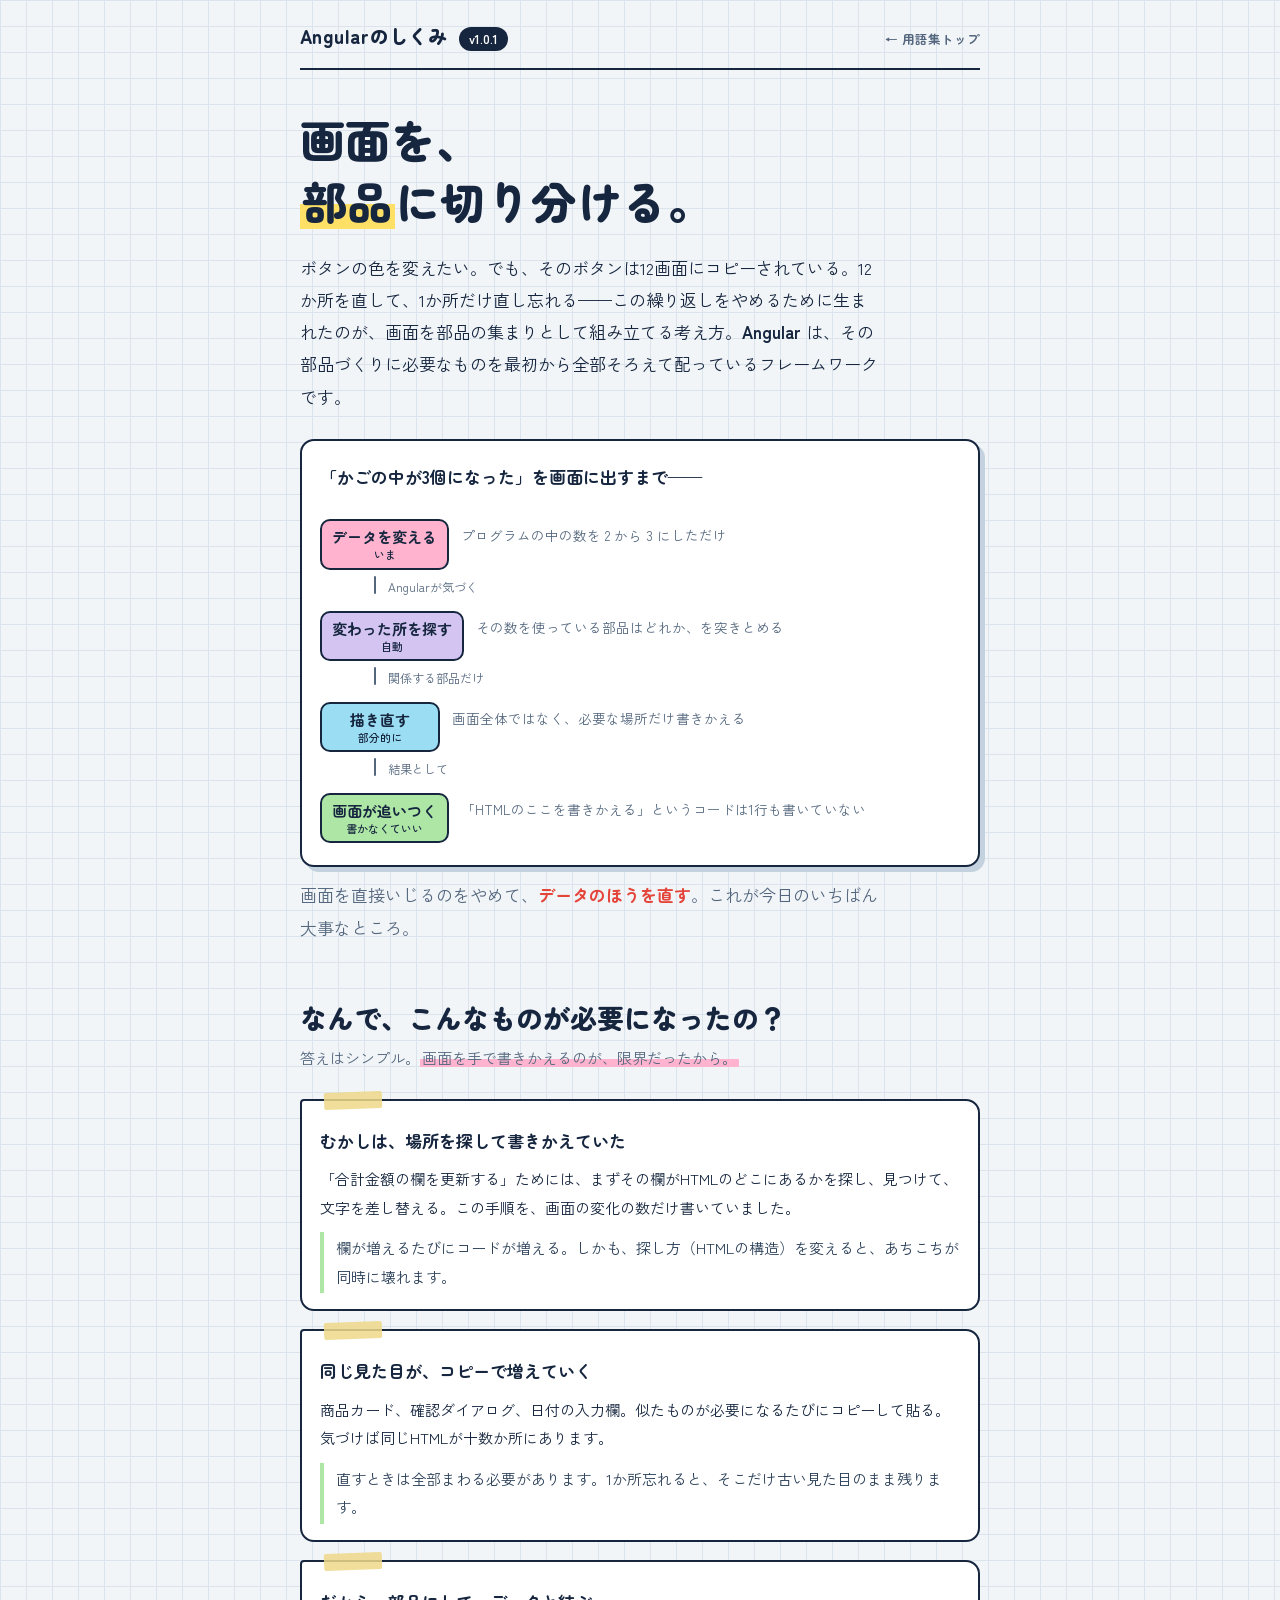
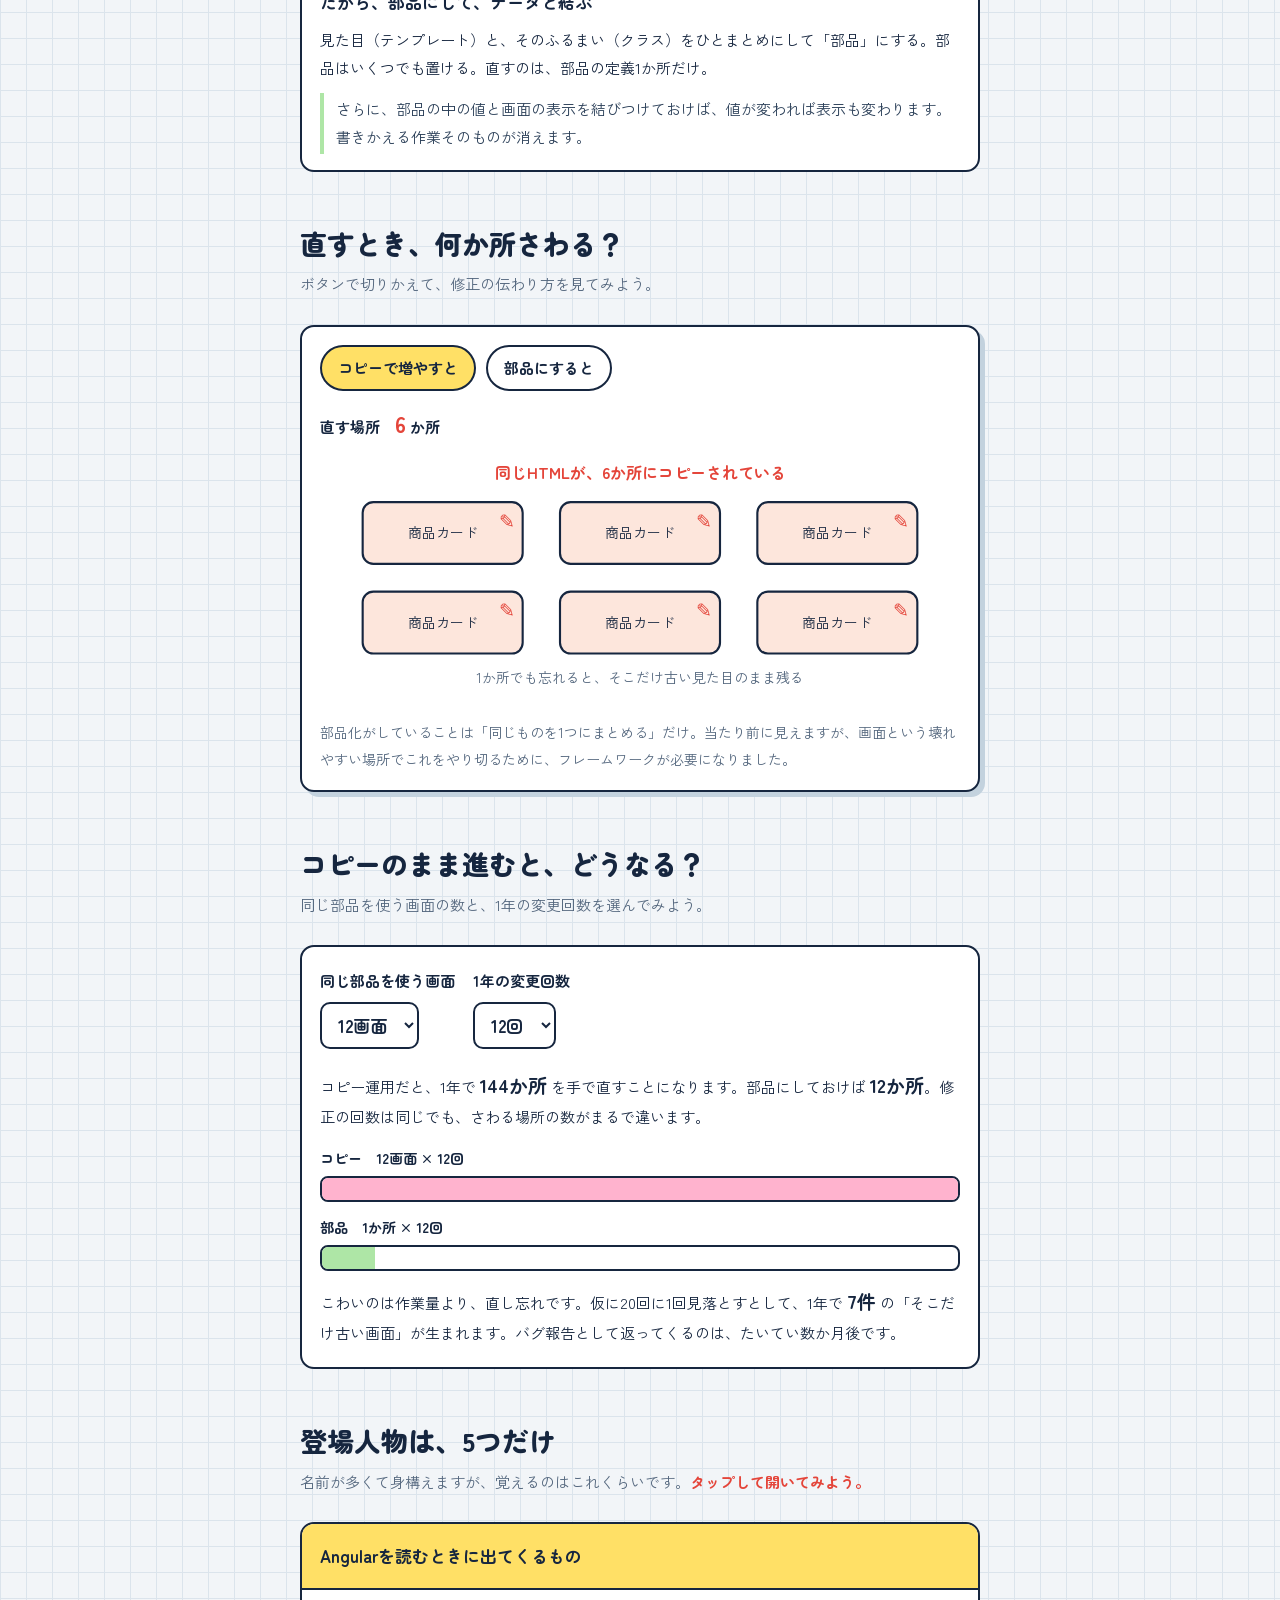
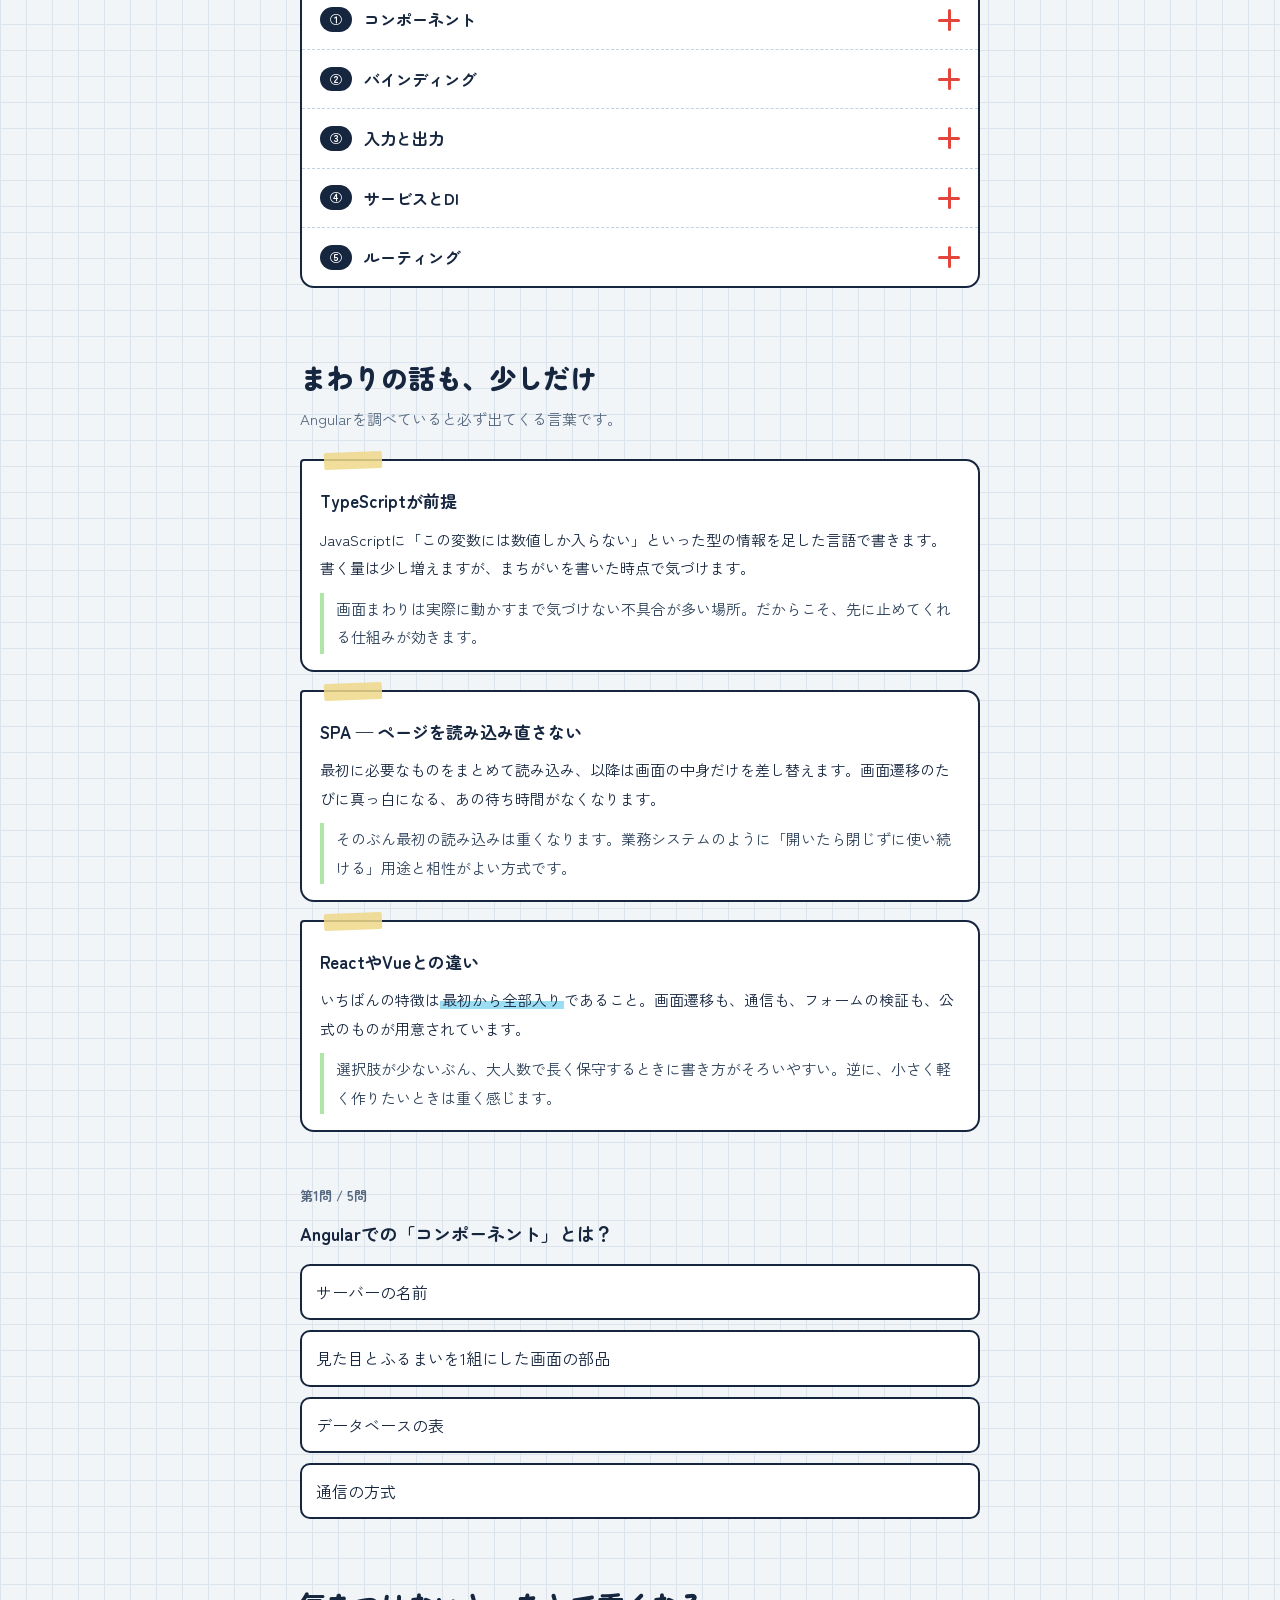
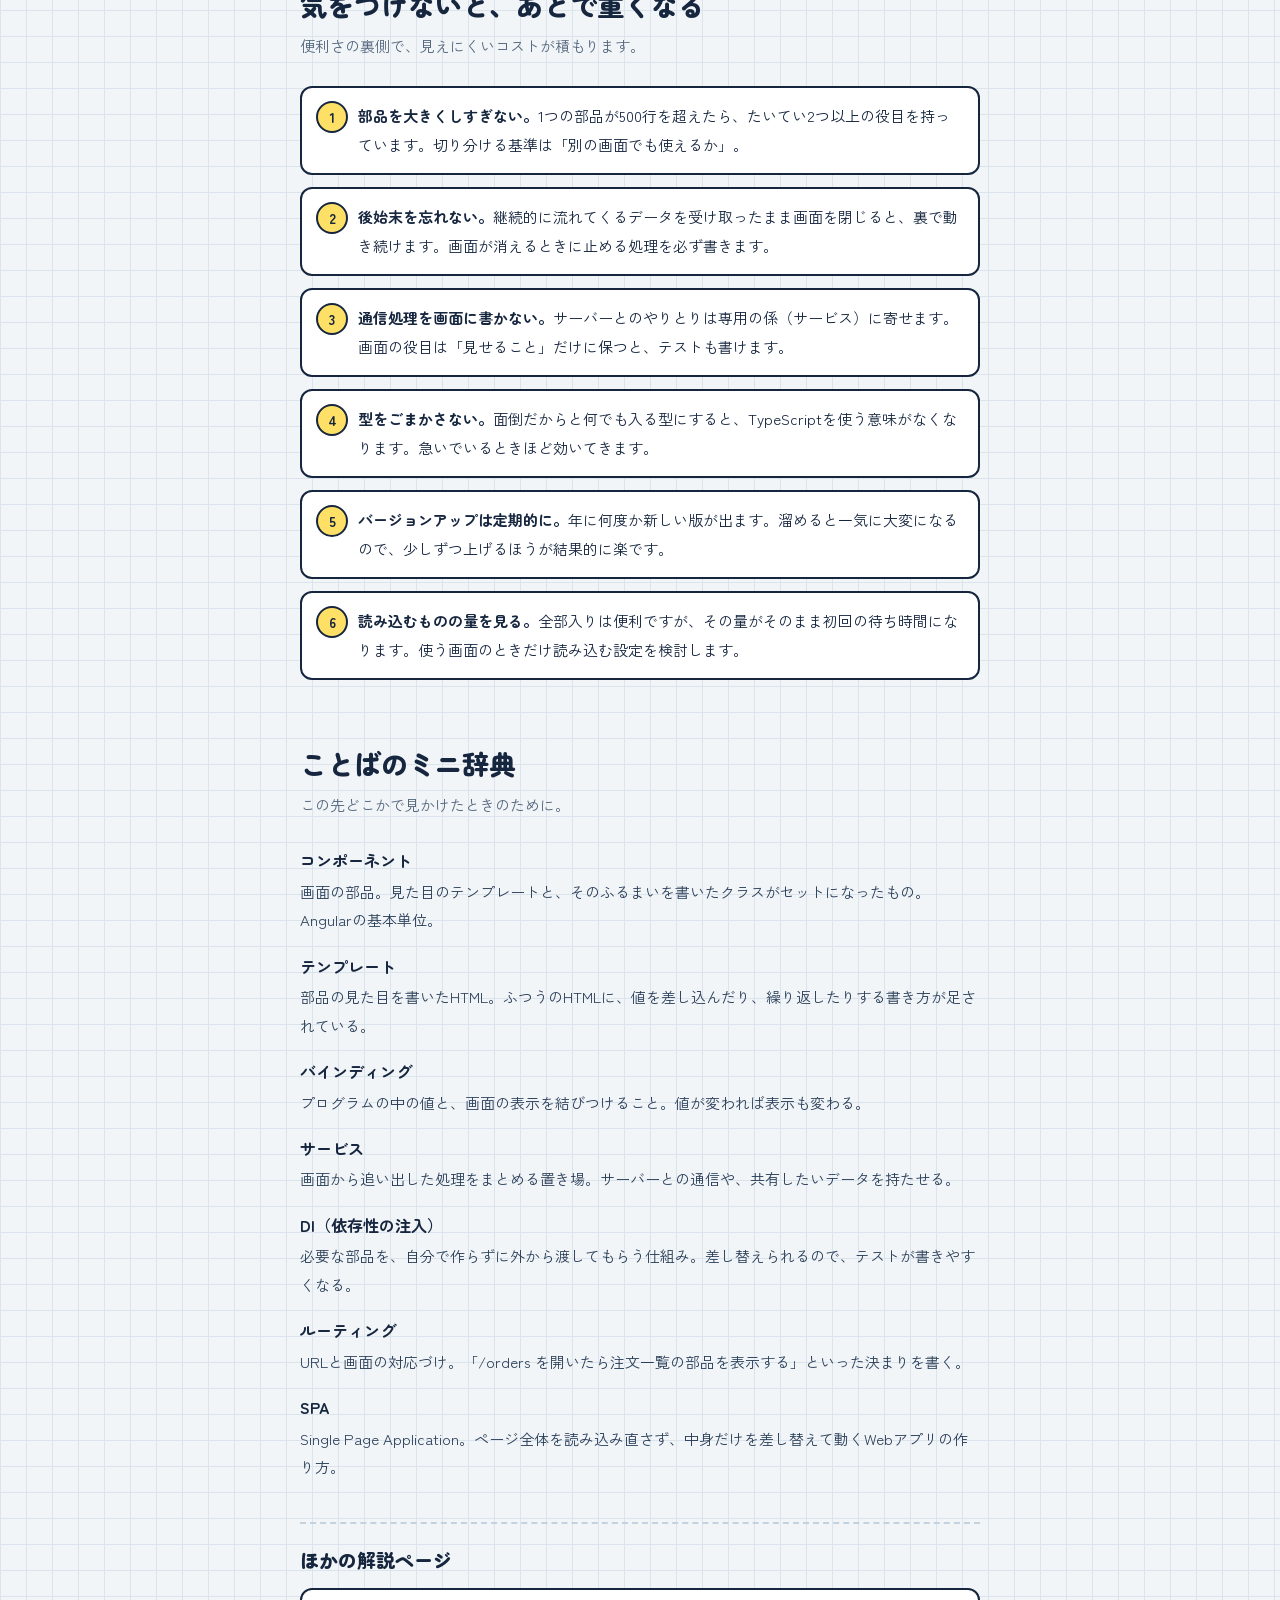
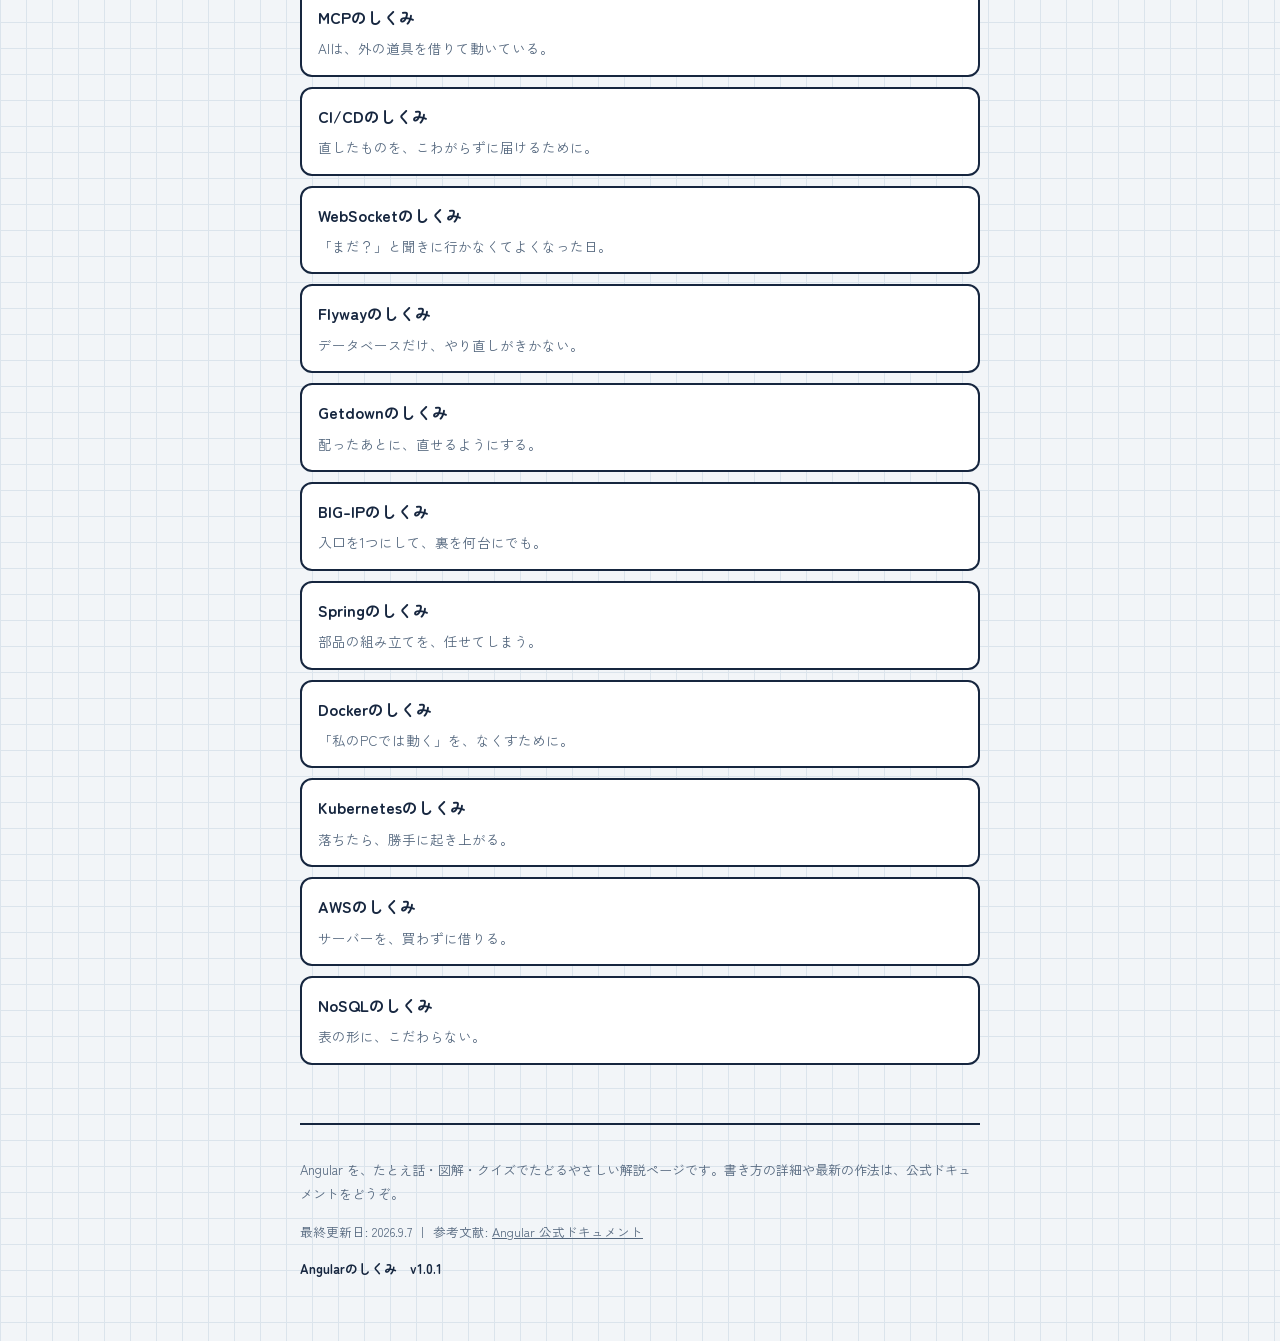
==== commit e799e526: "main（AWSページ追加）をマージし、コンフリクトを解消 AWSページの追加と、更新情報＋NoSQLページの追加が同じ箇所に入ったため、 どちらも残す形で解消しました。  - index.html:" ====
--- a/angular.html
+++ b/angular.html
@@ -255,6 +255,7 @@
     <li><a href="docker.html"><b>Dockerのしくみ</b><span>「私のPCでは動く」を、なくすために。</span></a></li>
     <li><a href="kubernetes.html"><b>Kubernetesのしくみ</b><span>落ちたら、勝手に起き上がる。</span></a></li>
     <li><a href="aws.html"><b>AWSのしくみ</b><span>サーバーを、買わずに借りる。</span></a></li>
+    <li><a href="nosql.html"><b>NoSQLのしくみ</b><span>表の形に、こだわらない。</span></a></li>
   </ul>
 </section>
 
--- a/assets/site.css
+++ b/assets/site.css
@@ -325,6 +325,7 @@
 .term .src.docker{background:var(--mk-cyan)}
 .term .src.k8s{background:var(--mk-yellow)}
 .term .src.aws{background:var(--mk-pink)}
+.term .src.nosql{background:var(--mk-purple)}
 .term p{font-size:14.5px;margin:0 0 8px}
 .term a{font-family:var(--font-round);font-weight:700;font-size:13px;color:var(--red);text-decoration:none}
 .term a:hover{text-decoration:underline}
@@ -334,3 +335,23 @@
   font-family:ui-monospace,SFMono-Regular,Menlo,Consolas,monospace;font-size:13px;
   background:#EEF3F8;border:1px solid var(--rule-strong);border-radius:5px;padding:1px 5px;
 }
+
+
+/* ---------- 更新情報（トップページ） ---------- */
+.newsbox{background:#fff;border:2px solid var(--ink);border-radius:14px;padding:4px 18px;box-shadow:5px 5px 0 var(--rule-strong)}
+.newslist{list-style:none;margin:0;padding:0}
+.newslist li{
+  display:flex;gap:10px;align-items:baseline;flex-wrap:wrap;
+  padding:14px 0;border-bottom:1px dashed var(--rule-strong);
+}
+.newslist li:last-child{border-bottom:0}
+.newslist .date{font-family:var(--font-round);font-weight:700;font-size:13px;color:var(--ink-soft);flex:0 0 auto}
+.newslist .tag{
+  font-family:var(--font-round);font-weight:700;font-size:11.5px;line-height:1.8;
+  border:1.5px solid var(--ink);border-radius:999px;padding:0 10px;background:var(--mk-yellow);flex:0 0 auto;
+}
+.newslist .tag.new{background:var(--mk-pink)}
+.newslist .tag.fix{background:var(--mk-cyan)}
+.newslist .body{flex:1 1 240px;font-size:14.5px;min-width:0}
+.newslist a{font-family:var(--font-round);font-weight:700;color:var(--red);text-decoration:none}
+.newslist a:hover{text-decoration:underline}
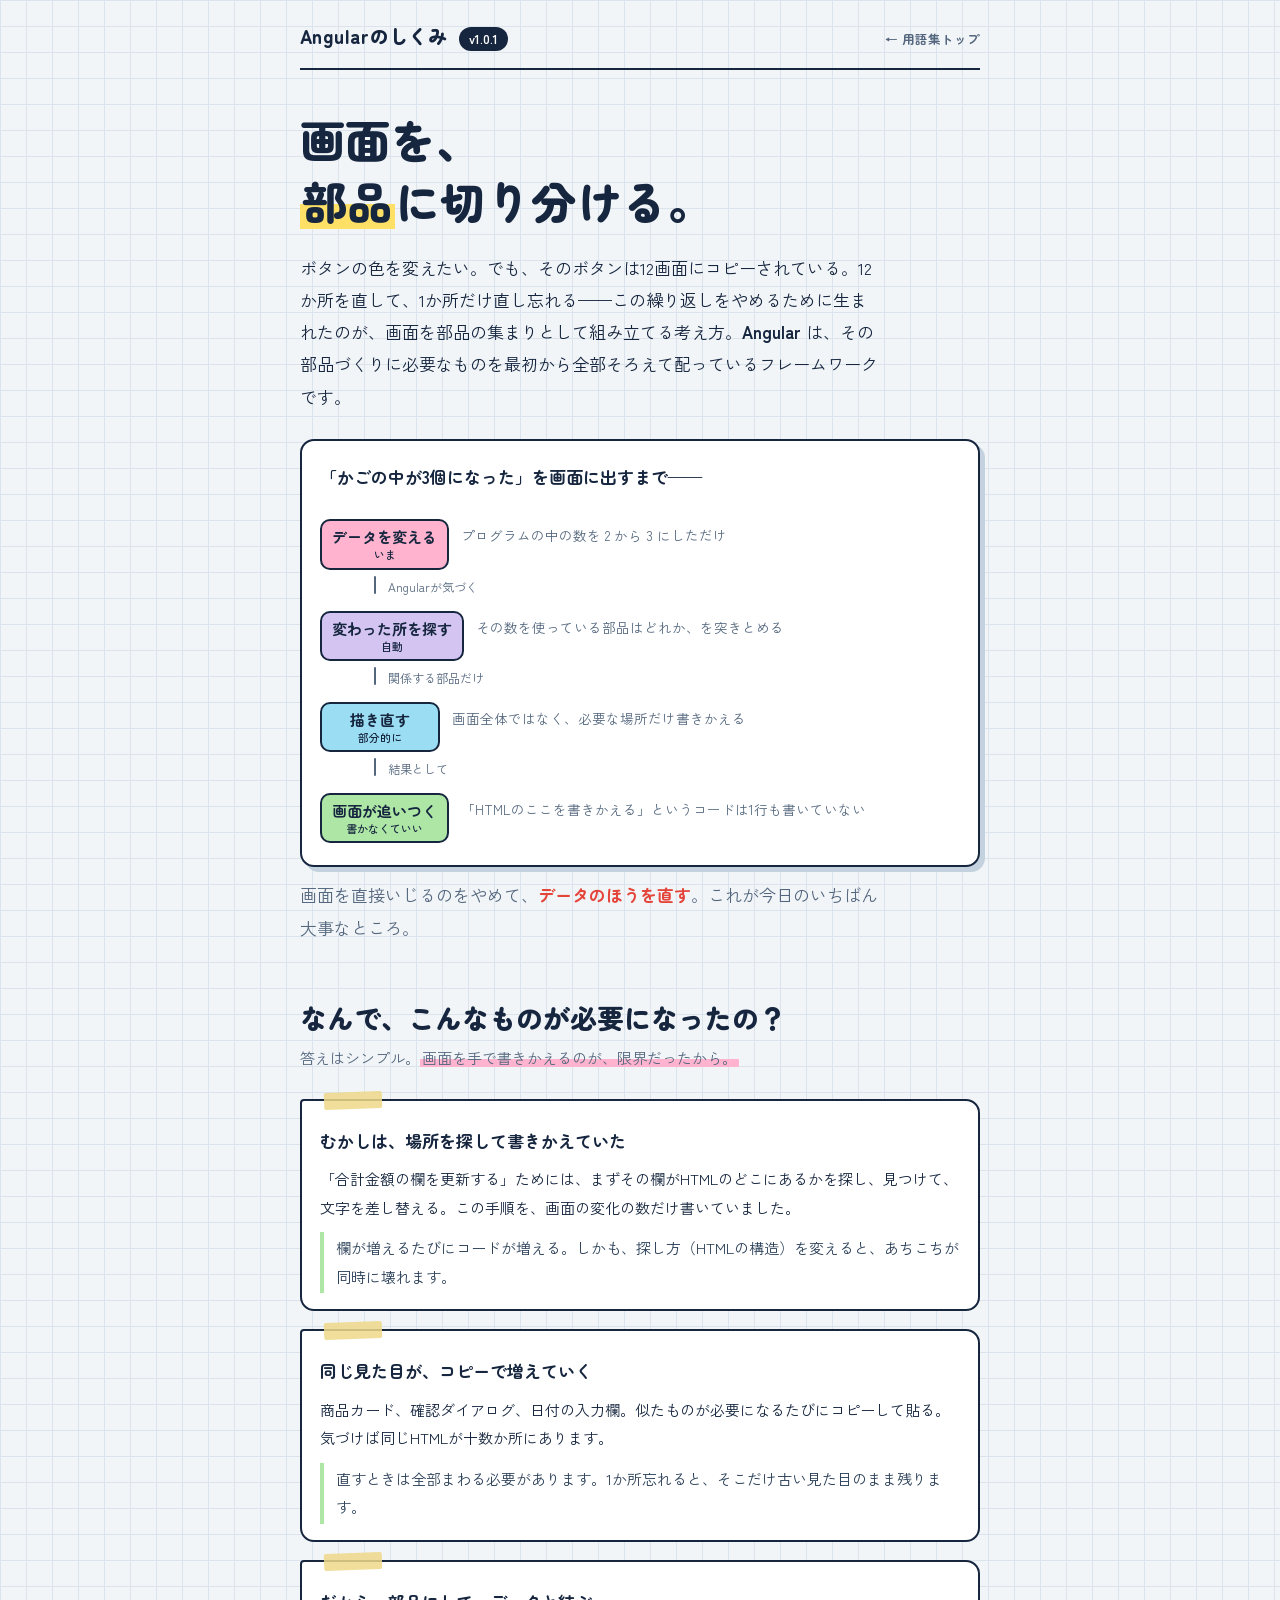
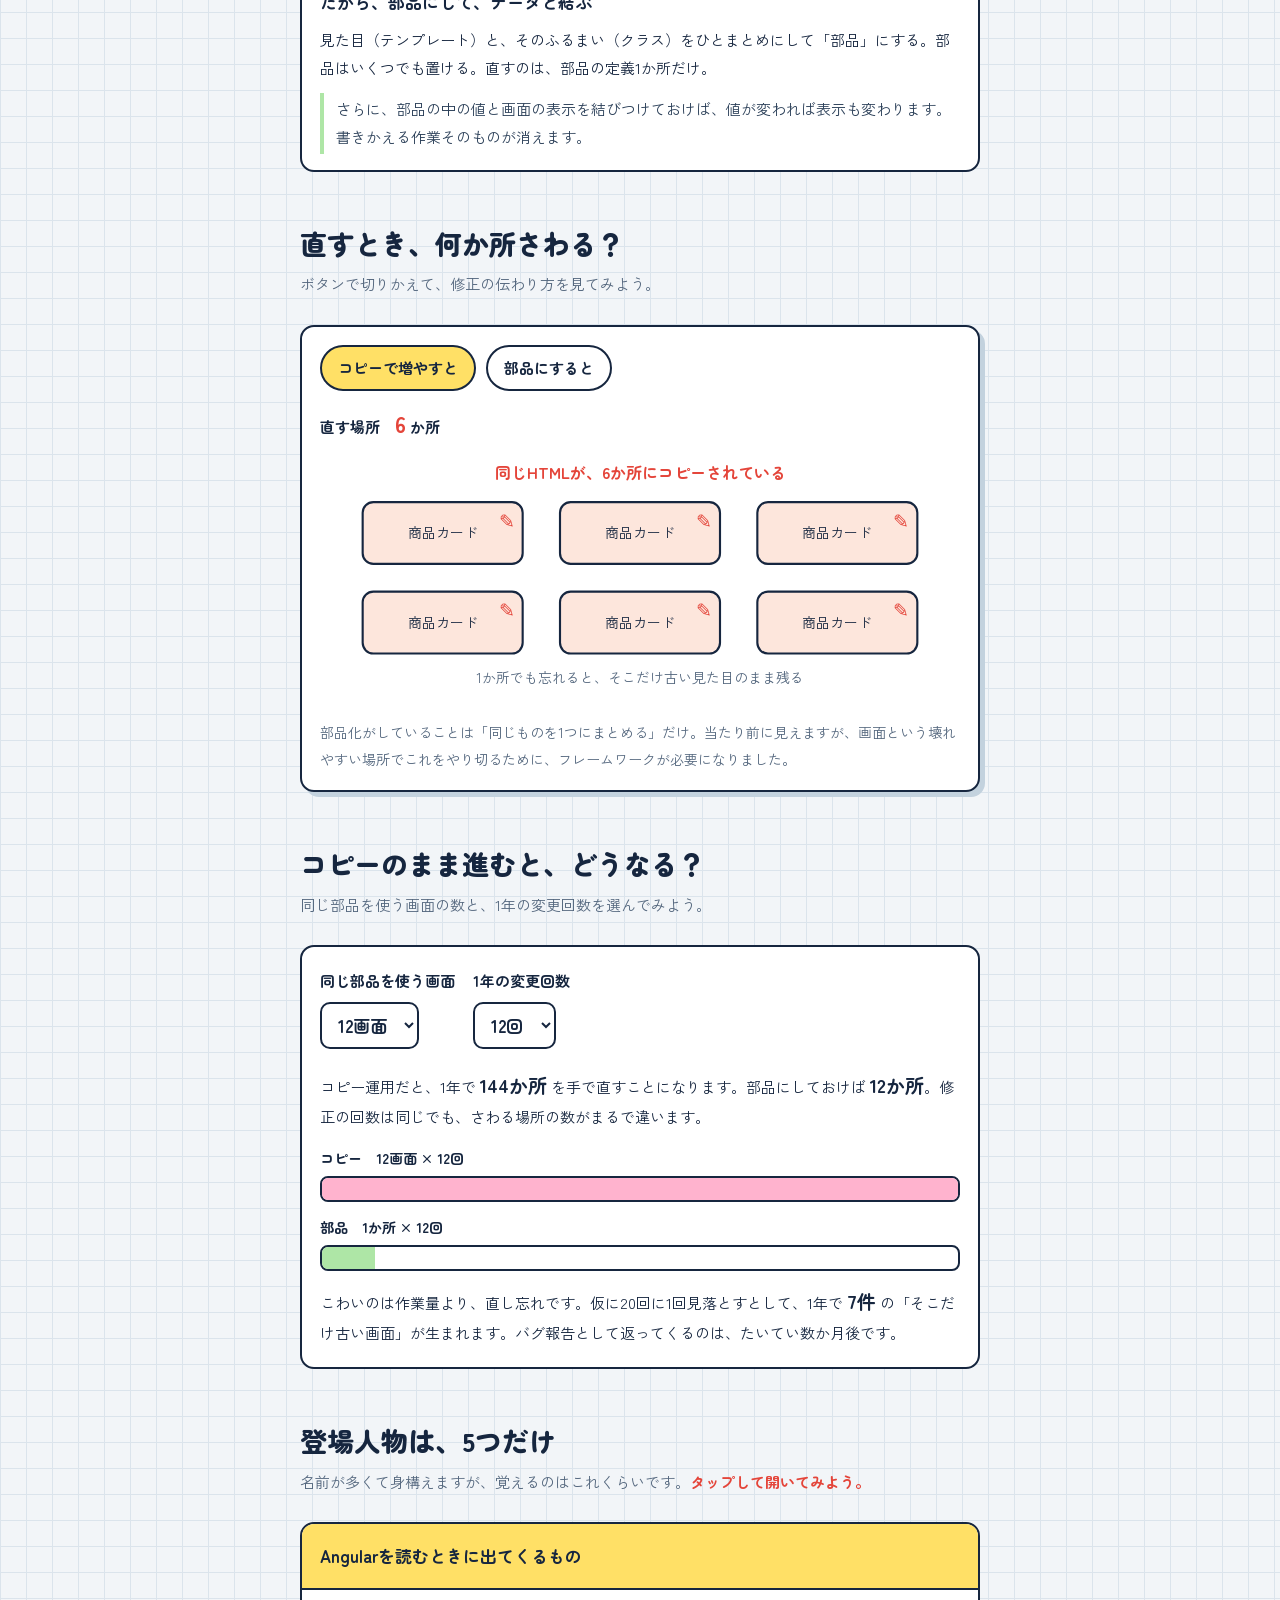
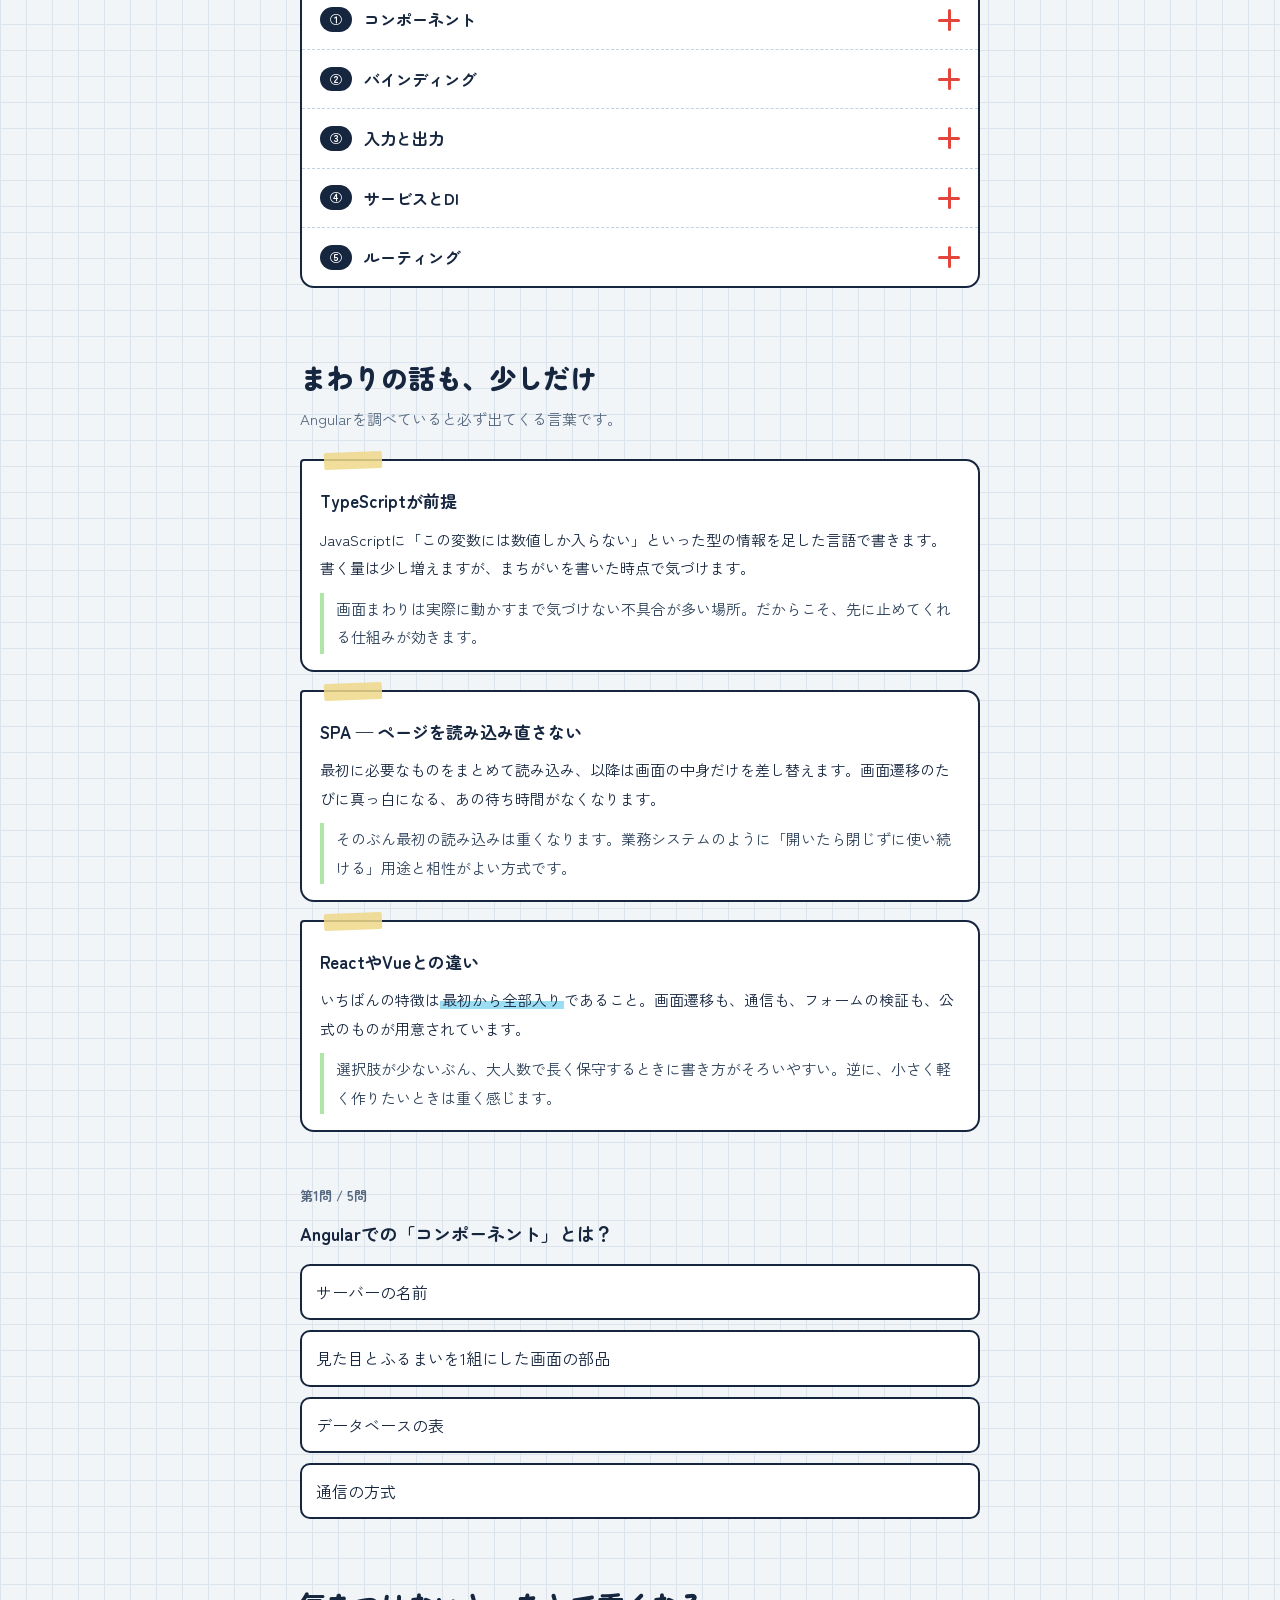
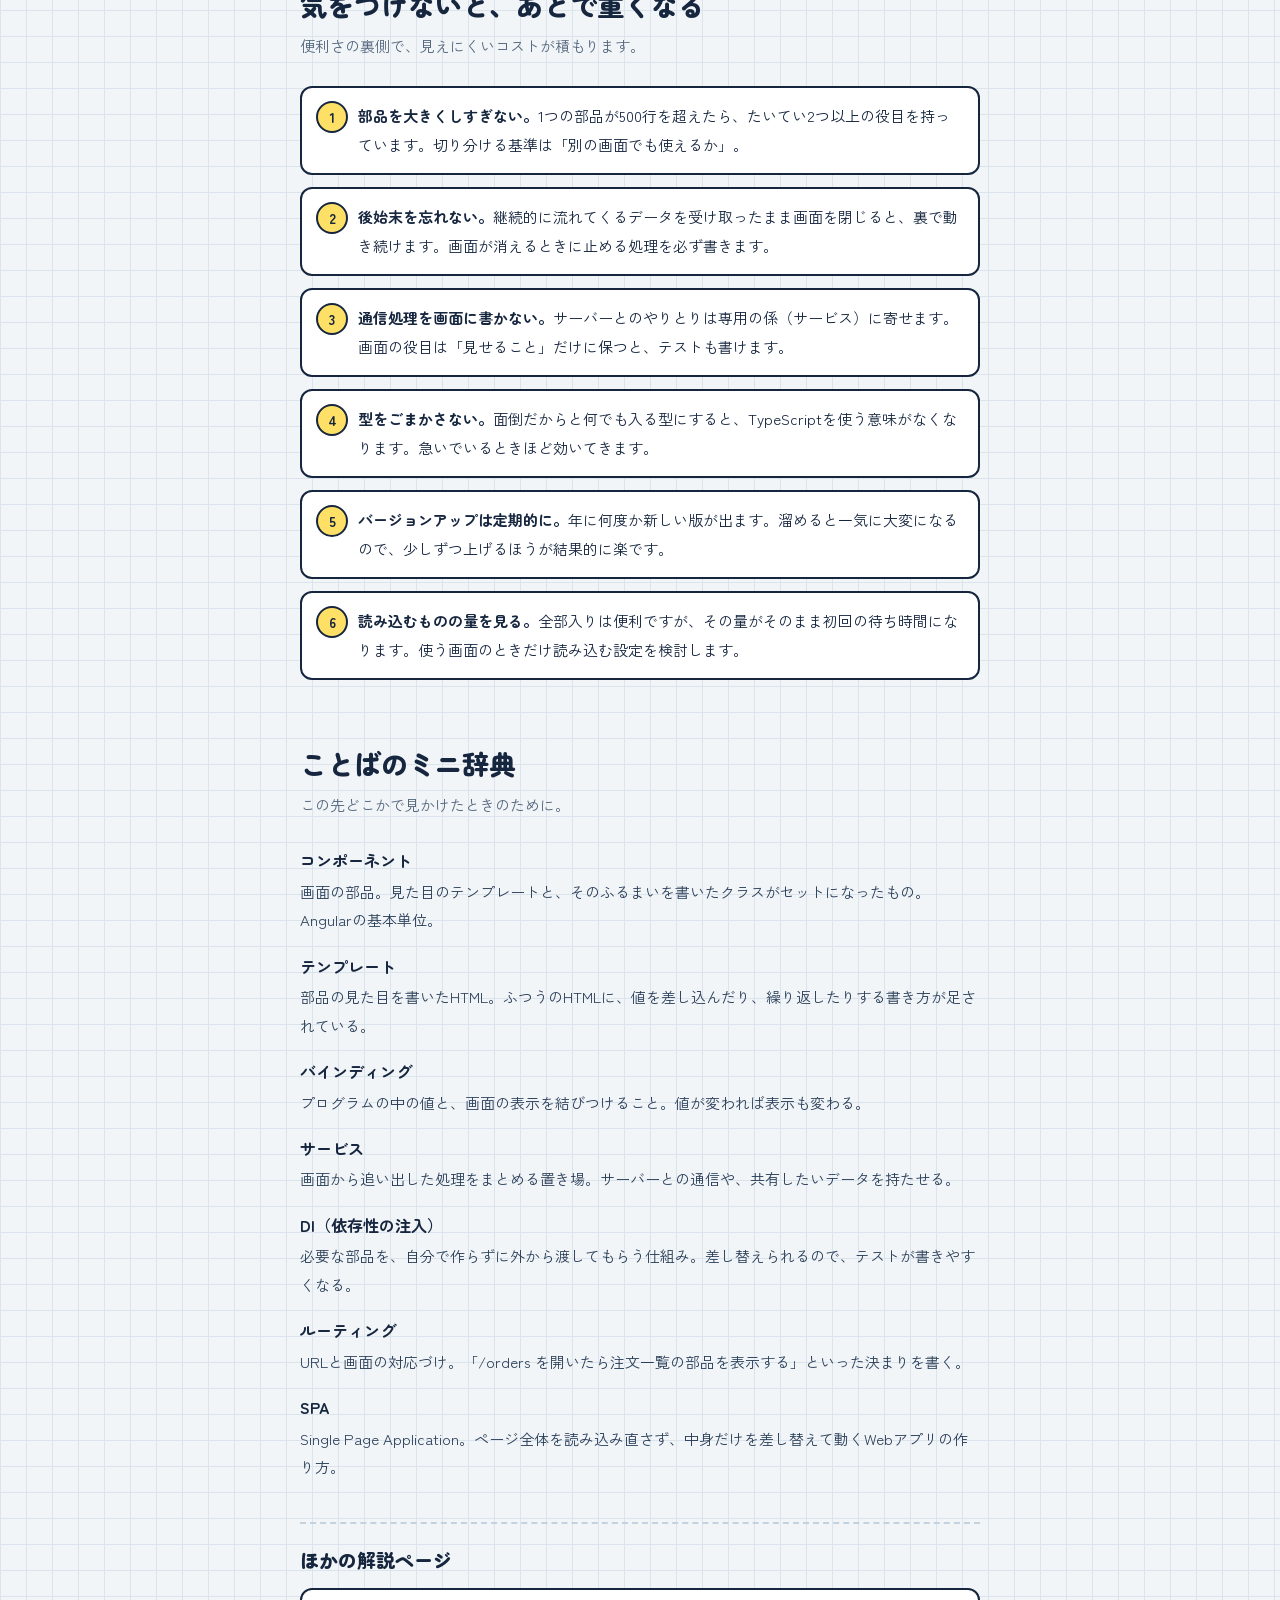
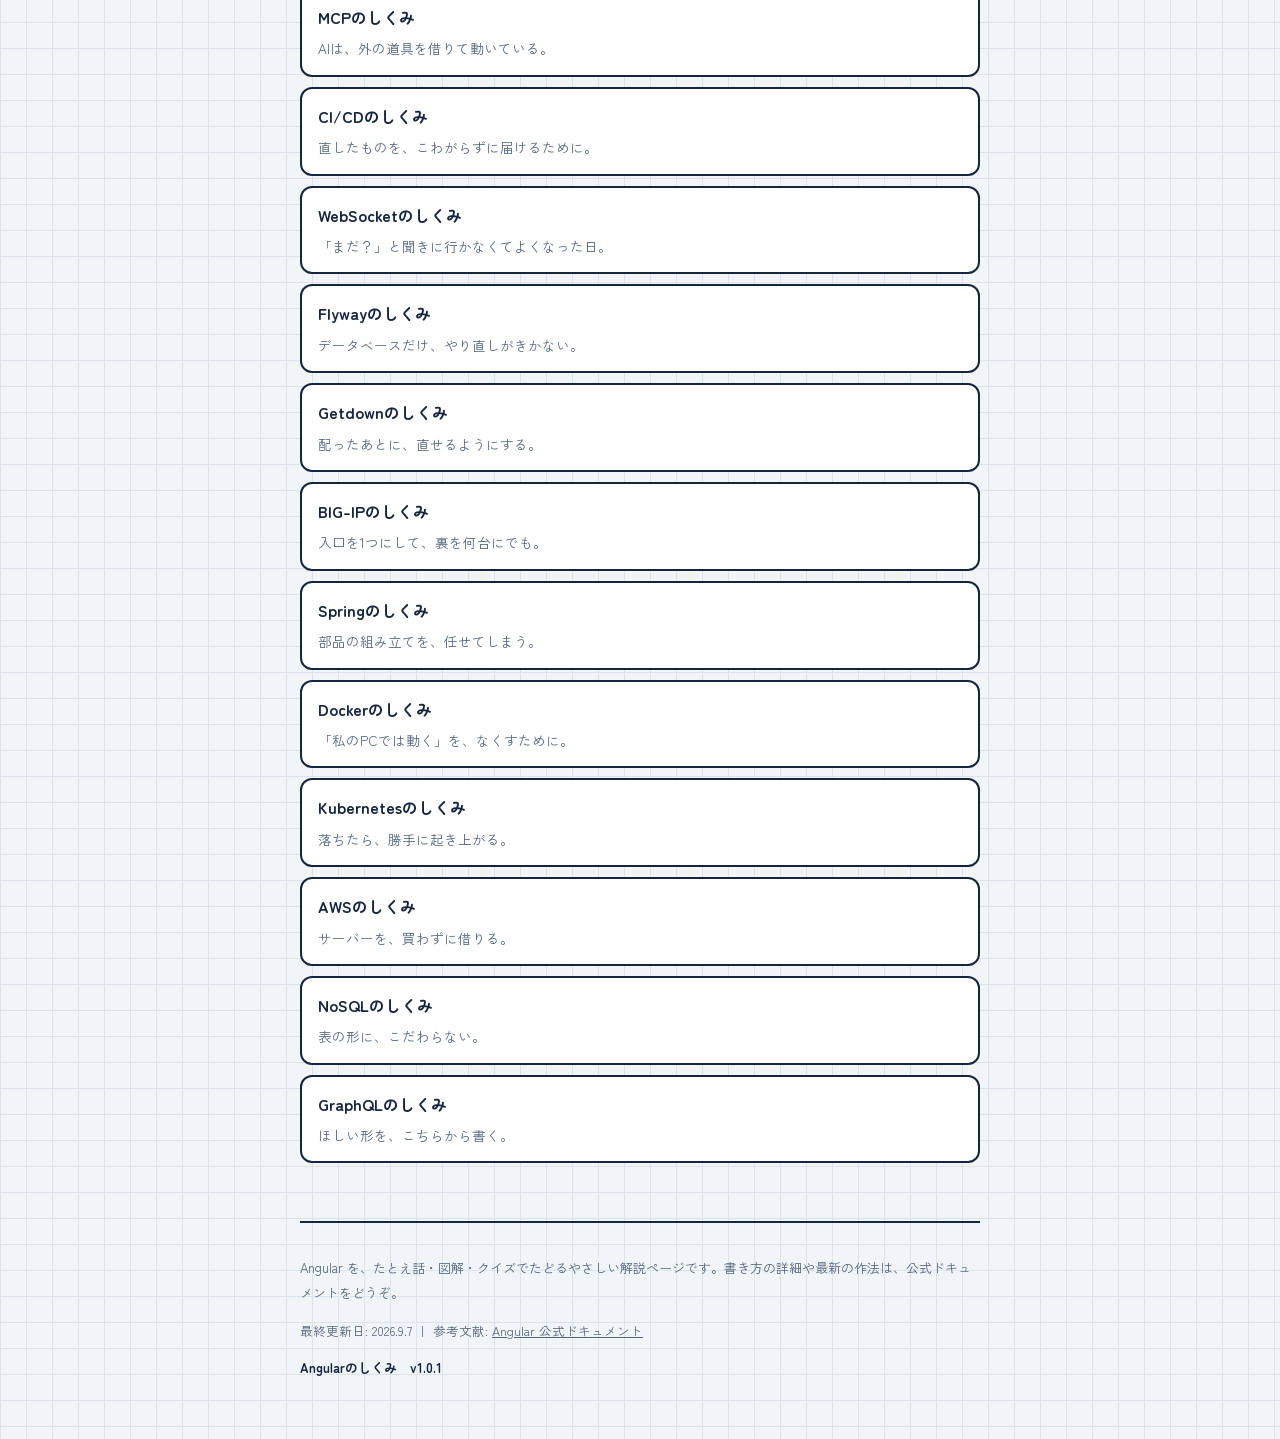
==== commit 95c76f1f: "GraphQL解説ページを追加（クエリ・スキーマ・リゾルバ・N+1） 公式ドキュメント（graphql.org/learn）と GraphQL 仕様を読んだうえで、 GraphQL の核心である「返る" ====
--- a/angular.html
+++ b/angular.html
@@ -256,7 +256,8 @@
     <li><a href="kubernetes.html"><b>Kubernetesのしくみ</b><span>落ちたら、勝手に起き上がる。</span></a></li>
     <li><a href="aws.html"><b>AWSのしくみ</b><span>サーバーを、買わずに借りる。</span></a></li>
     <li><a href="nosql.html"><b>NoSQLのしくみ</b><span>表の形に、こだわらない。</span></a></li>
-  </ul>
+      <li><a href="graphql.html"><b>GraphQLのしくみ</b><span>ほしい形を、こちらから書く。</span></a></li>
+</ul>
 </section>
 
 </main>
--- a/assets/site.css
+++ b/assets/site.css
@@ -310,22 +310,22 @@
 .term{background:#fff;border:2px solid var(--ink);border-radius:12px;padding:14px 16px}
 .term .head{display:flex;align-items:baseline;gap:10px;flex-wrap:wrap;margin-bottom:2px}
 .term dfn{font-family:var(--font-round);font-weight:700;font-size:17px;font-style:normal}
-.term .src{
+.src{
   font-size:11.5px;font-family:var(--font-round);font-weight:700;
   border:1.5px solid var(--ink);border-radius:999px;padding:1px 9px;
 }
-.term .src.mcp{background:var(--mk-purple)}
-.term .src.cicd{background:var(--mk-green)}
-.term .src.websocket{background:var(--mk-cyan)}
-.term .src.flyway{background:var(--mk-yellow)}
-.term .src.getdown{background:var(--mk-pink)}
-.term .src.angular{background:var(--mk-green)}
-.term .src.bigip{background:var(--mk-purple)}
-.term .src.spring{background:var(--mk-cyan)}
-.term .src.docker{background:var(--mk-cyan)}
-.term .src.k8s{background:var(--mk-yellow)}
-.term .src.aws{background:var(--mk-pink)}
-.term .src.nosql{background:var(--mk-purple)}
+.src.mcp{background:var(--mk-purple)}
+.src.cicd{background:var(--mk-green)}
+.src.websocket{background:var(--mk-cyan)}
+.src.flyway{background:var(--mk-yellow)}
+.src.getdown{background:var(--mk-pink)}
+.src.angular{background:var(--mk-green)}
+.src.bigip{background:var(--mk-purple)}
+.src.spring{background:var(--mk-cyan)}
+.src.docker{background:var(--mk-cyan)}
+.src.k8s{background:var(--mk-yellow)}
+.src.aws{background:var(--mk-pink)}
+.src.nosql{background:var(--mk-purple)}
 .term p{font-size:14.5px;margin:0 0 8px}
 .term a{font-family:var(--font-round);font-weight:700;font-size:13px;color:var(--red);text-decoration:none}
 .term a:hover{text-decoration:underline}
@@ -351,7 +351,62 @@
   border:1.5px solid var(--ink);border-radius:999px;padding:0 10px;background:var(--mk-yellow);flex:0 0 auto;
 }
 .newslist .tag.new{background:var(--mk-pink)}
-.newslist .tag.fix{background:var(--mk-cyan)}
+.newslist .tag.release{background:var(--mk-green)}
+.newslist .src{flex:0 0 auto}
+.newslist .newmark{
+  font-family:var(--font-round);font-weight:900;font-size:10.5px;letter-spacing:.06em;
+  background:var(--red);color:#fff;border-radius:999px;padding:1px 8px;flex:0 0 auto;
+}
 .newslist .body{flex:1 1 240px;font-size:14.5px;min-width:0}
 .newslist a{font-family:var(--font-round);font-weight:700;color:var(--red);text-decoration:none}
 .newslist a:hover{text-decoration:underline}
+.newslist .none{display:block;color:var(--ink-soft);font-size:15px;padding:14px 0}
+.newsfoot{margin-top:14px}
+.newsfoot:empty{margin-top:0}
+.newsmore{
+  font:inherit;font-family:var(--font-round);font-weight:700;font-size:14px;cursor:pointer;
+  background:#fff;border:2px solid var(--ink);border-radius:999px;padding:7px 20px;color:var(--ink);
+}
+.newsmore:hover{background:var(--mk-yellow)}
+.newsmore::after{content:"　↓";font-size:12px}
+.newsmore[aria-expanded="true"]::after{content:"　↑"}
+
+/* ---- 用語索引の帯（追加分） ---- */
+.src.graphql{background:var(--mk-green)}
+
+/* ---- コード表示（詳細章の外でも使う） ---- */
+main code{
+  font-family:ui-monospace,SFMono-Regular,Menlo,Consolas,monospace;font-size:13.5px;
+  background:#EEF3F8;border:1px solid var(--rule-strong);border-radius:5px;padding:1px 5px;
+}
+main pre code{background:none;border:0;color:inherit;padding:0;font-size:inherit}
+.codeblock{
+  background:#16263F;color:#E8F0F7;border-radius:10px;padding:14px 16px;overflow-x:auto;
+  font-family:ui-monospace,SFMono-Regular,Menlo,Consolas,monospace;
+  font-size:13px;line-height:1.8;margin:0 0 12px;
+}
+.codeblock .hl{color:var(--mk-yellow)}
+.codeblock .ky{color:var(--mk-cyan)}
+.codeblock .st{color:var(--mk-green)}
+.codeblock .cm{color:#8FA6BC}
+
+/* ---- 送るものと、返るものを並べて見る ---- */
+.panes{display:grid;grid-template-columns:1fr 1fr;gap:14px;margin:0}
+.pane{margin:0;min-width:0}
+.plabel{
+  font-family:var(--font-round);font-weight:700;font-size:13px;margin:0 0 6px;
+  display:flex;align-items:center;gap:8px;
+}
+.plabel .pill{
+  font-size:11px;font-weight:700;line-height:1.8;
+  border:1.5px solid var(--ink);border-radius:999px;padding:0 10px;background:var(--mk-yellow);
+}
+.plabel .pill.res{background:var(--mk-green)}
+.pane .codeblock{margin:0;min-height:238px}
+.mirrornote{
+  border-left:4px solid var(--red);padding:2px 0 2px 12px;margin:12px 0 0;font-size:14px;
+}
+@media (max-width:640px){
+  .panes{grid-template-columns:1fr}
+  .pane .codeblock{min-height:0}
+}
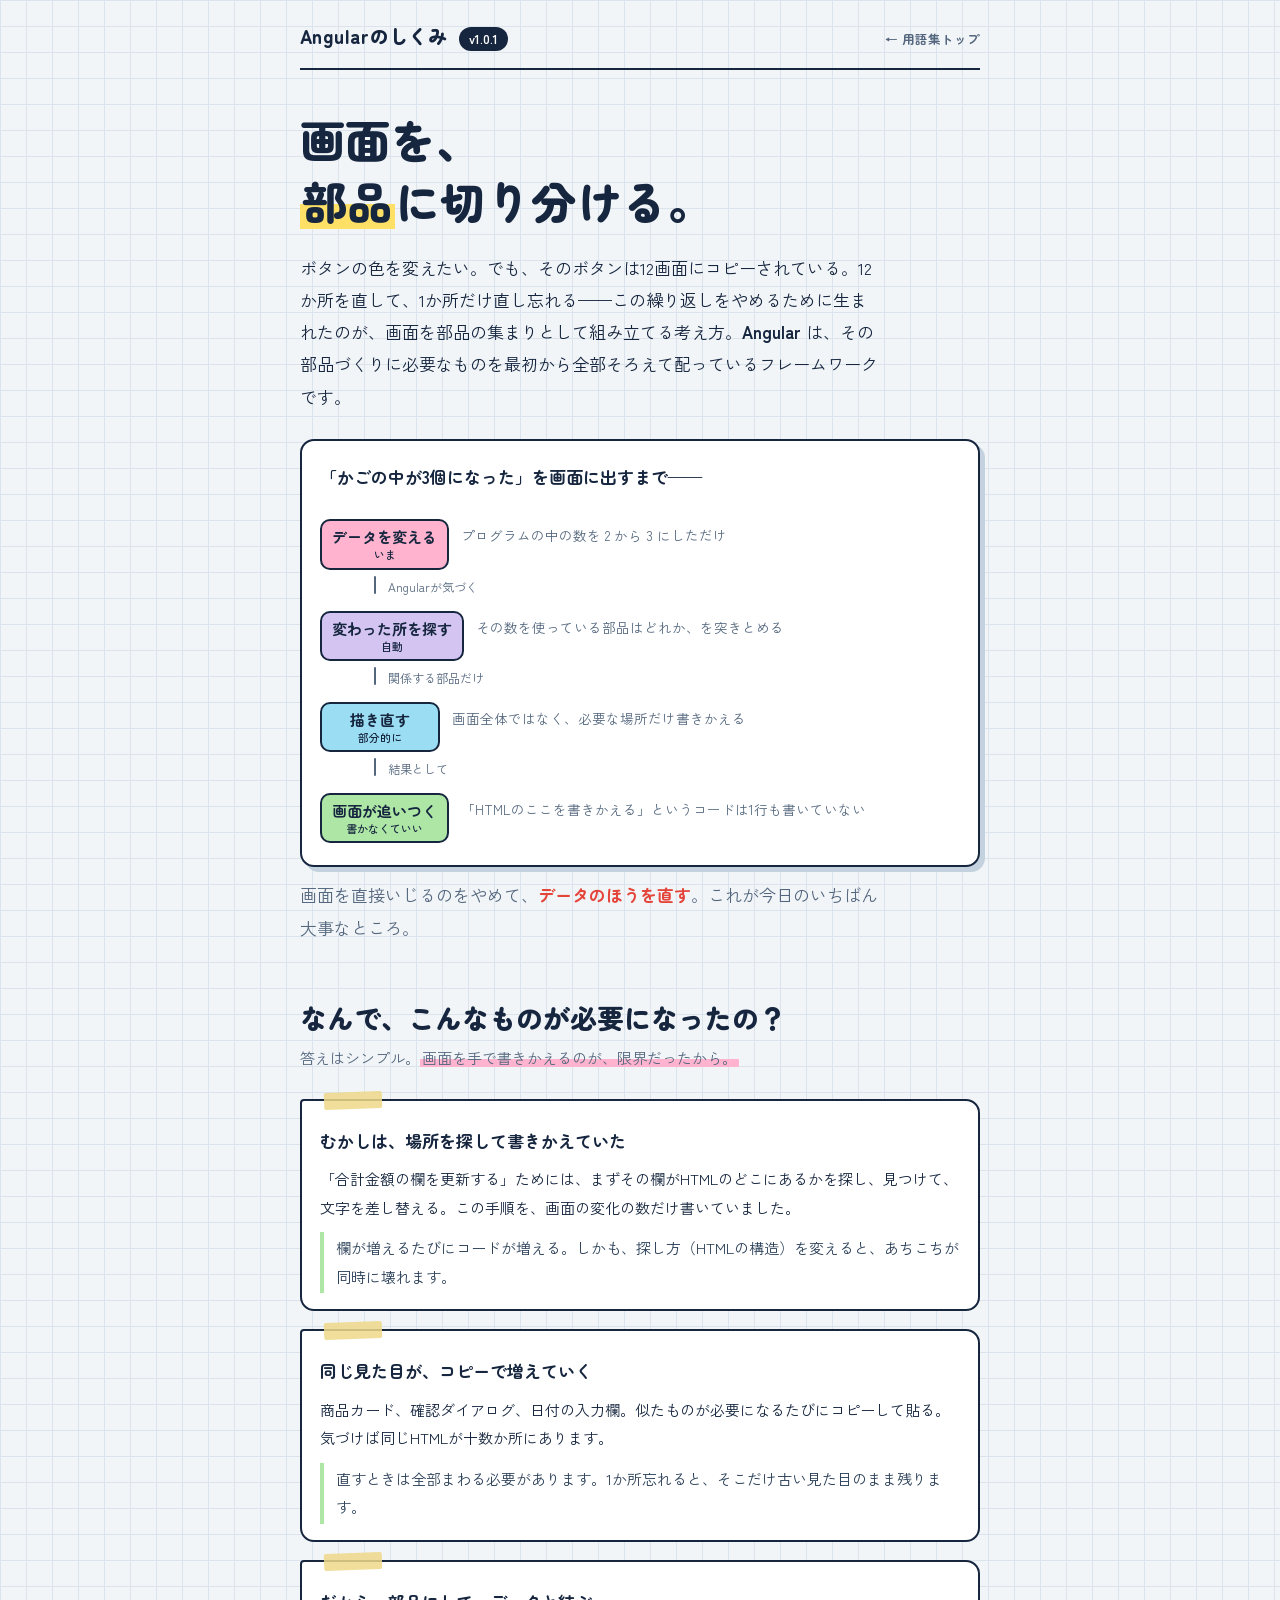
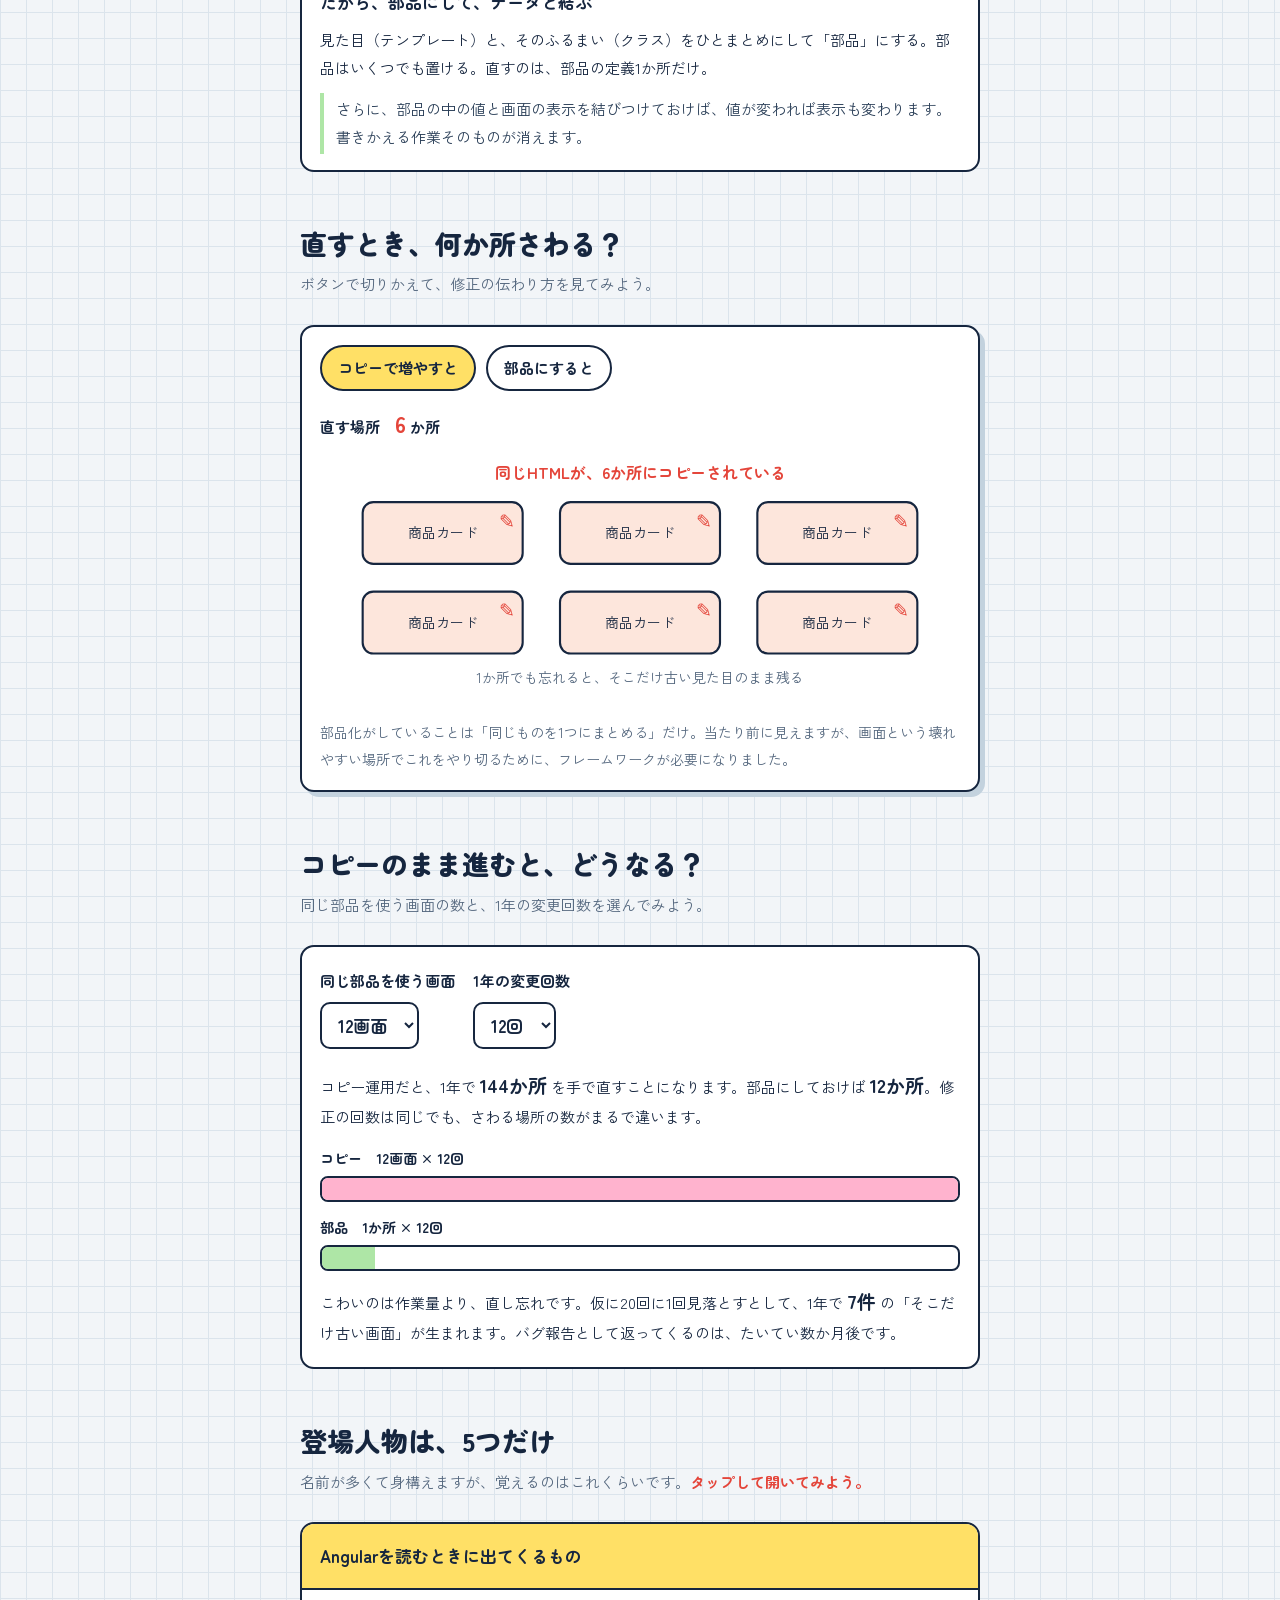
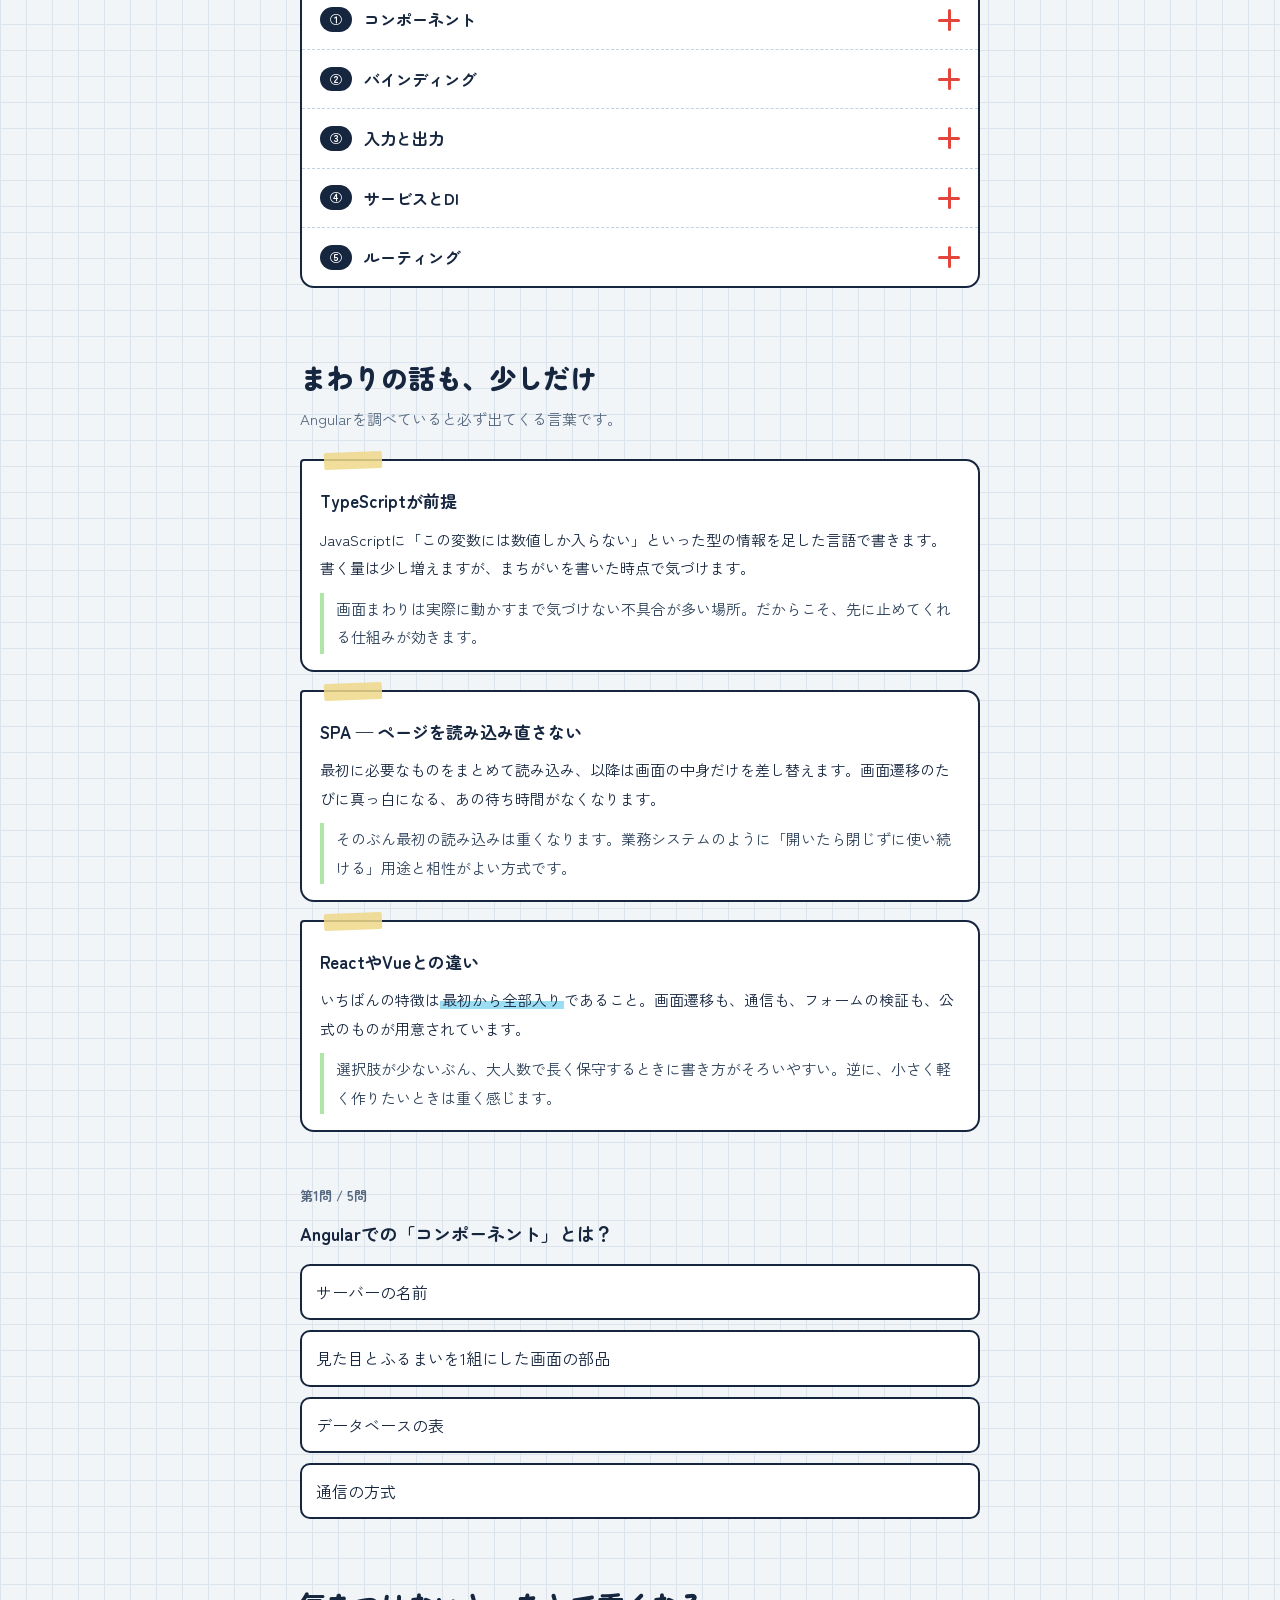
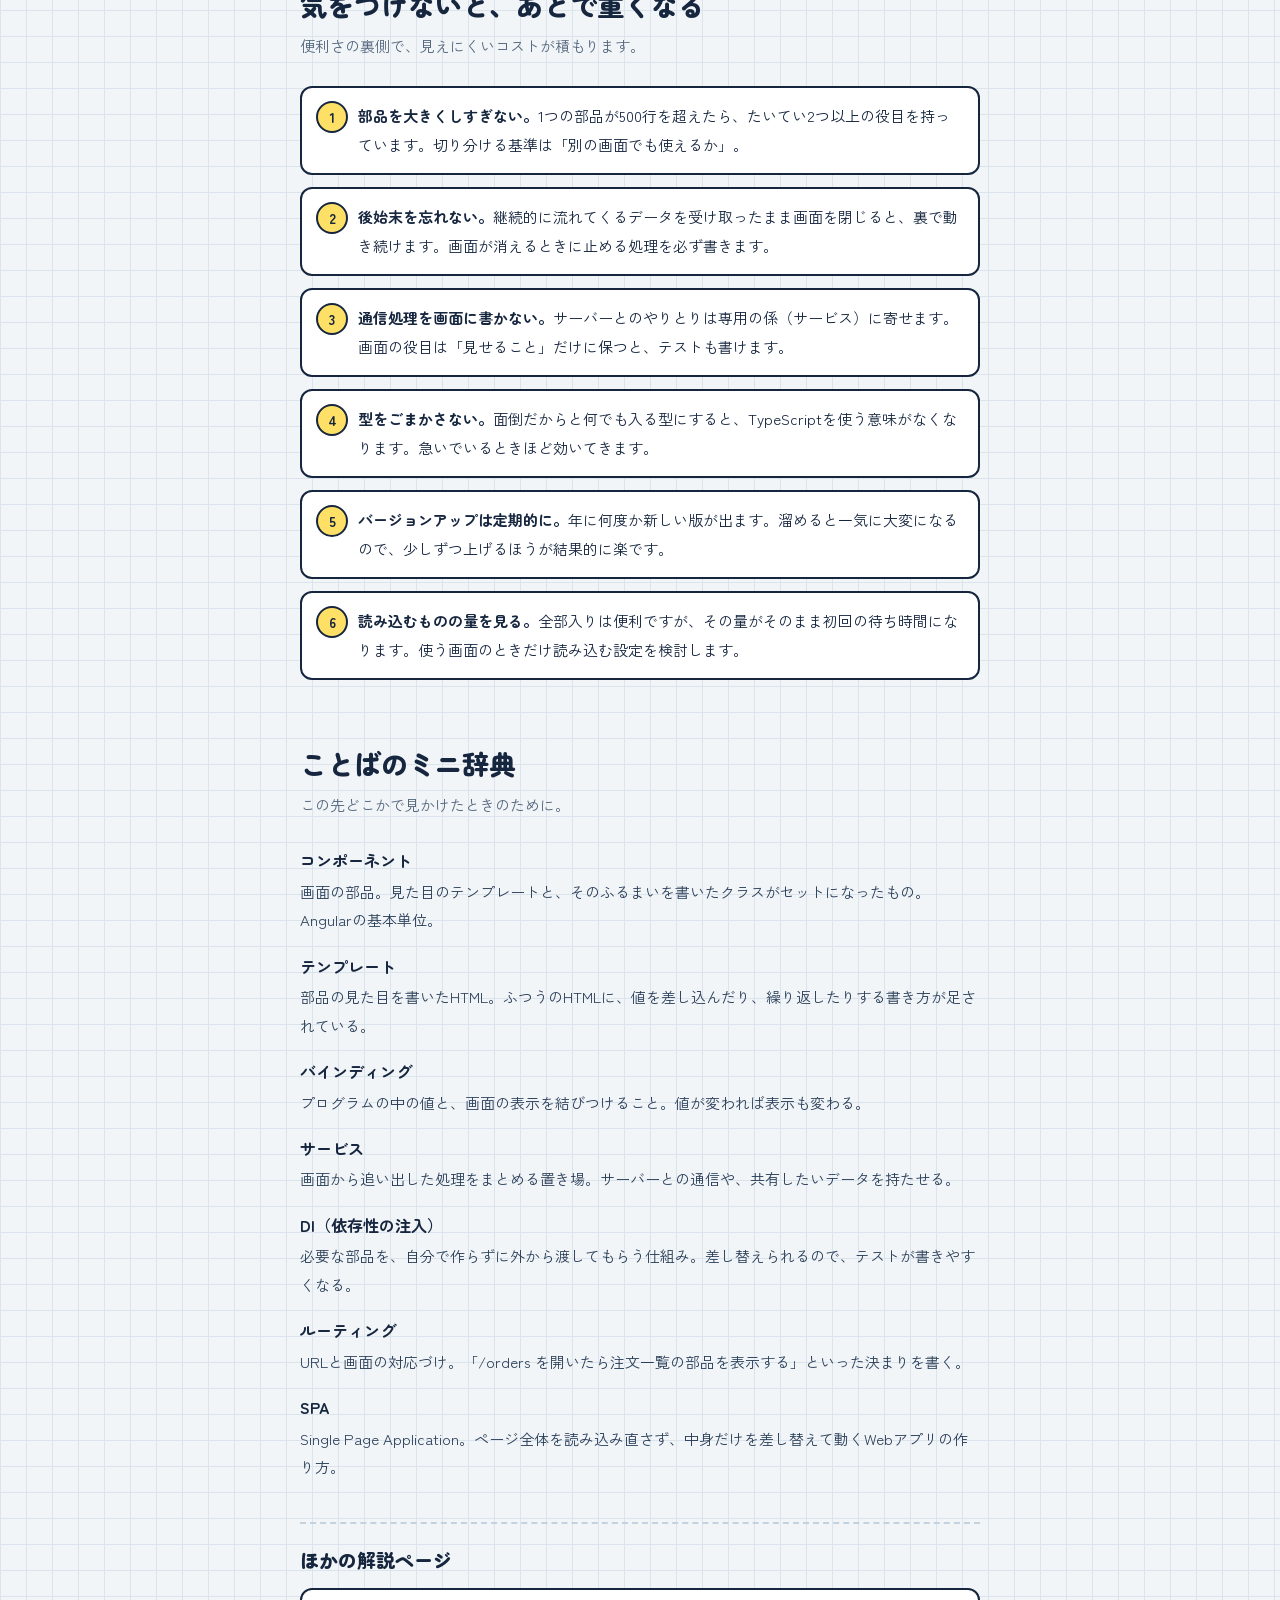
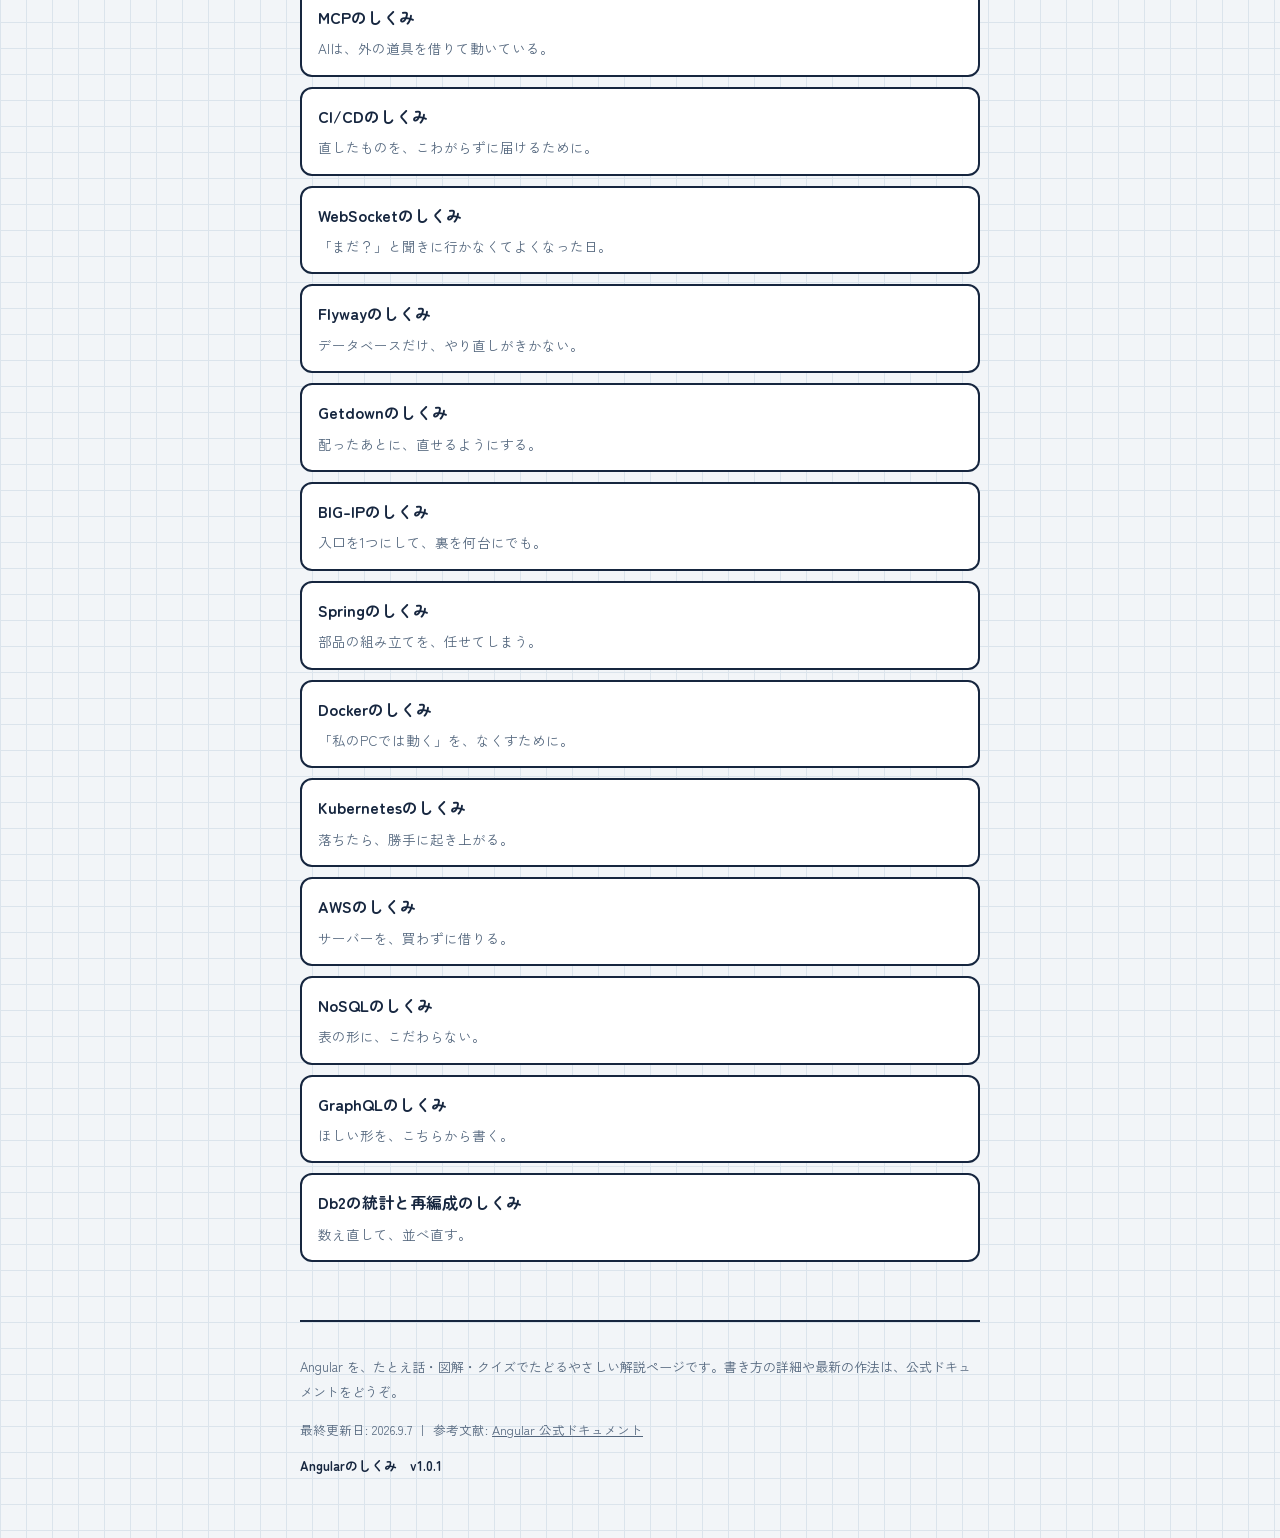
==== commit 43aa873e: "Db2の統計と再編成の解説ページを追加（RUNSTATS・REORG） IBM の公式ドキュメント（RUNSTATS／REORG TABLE／REORGCHK／auto_maint）を 確認したうえで" ====
--- a/angular.html
+++ b/angular.html
@@ -256,8 +256,9 @@
     <li><a href="kubernetes.html"><b>Kubernetesのしくみ</b><span>落ちたら、勝手に起き上がる。</span></a></li>
     <li><a href="aws.html"><b>AWSのしくみ</b><span>サーバーを、買わずに借りる。</span></a></li>
     <li><a href="nosql.html"><b>NoSQLのしくみ</b><span>表の形に、こだわらない。</span></a></li>
-      <li><a href="graphql.html"><b>GraphQLのしくみ</b><span>ほしい形を、こちらから書く。</span></a></li>
-</ul>
+    <li><a href="graphql.html"><b>GraphQLのしくみ</b><span>ほしい形を、こちらから書く。</span></a></li>
+    <li><a href="db2.html"><b>Db2の統計と再編成のしくみ</b><span>数え直して、並べ直す。</span></a></li>
+  </ul>
 </section>
 
 </main>
--- a/assets/site.css
+++ b/assets/site.css
@@ -373,6 +373,7 @@
 
 /* ---- 用語索引の帯（追加分） ---- */
 .src.graphql{background:var(--mk-green)}
+.src.db2{background:var(--mk-cyan)}
 
 /* ---- コード表示（詳細章の外でも使う） ---- */
 main code{
@@ -410,3 +411,8 @@
   .panes{grid-template-columns:1fr}
   .pane .codeblock{min-height:0}
 }
+
+/* ---- 詳細章の表（見出し列が長いとき） ---- */
+.deep .tablescroll{overflow-x:auto;margin:0 0 12px}
+.deep .tablescroll table{margin:0}
+.deep table.wrapth th{white-space:normal;word-break:keep-all}
